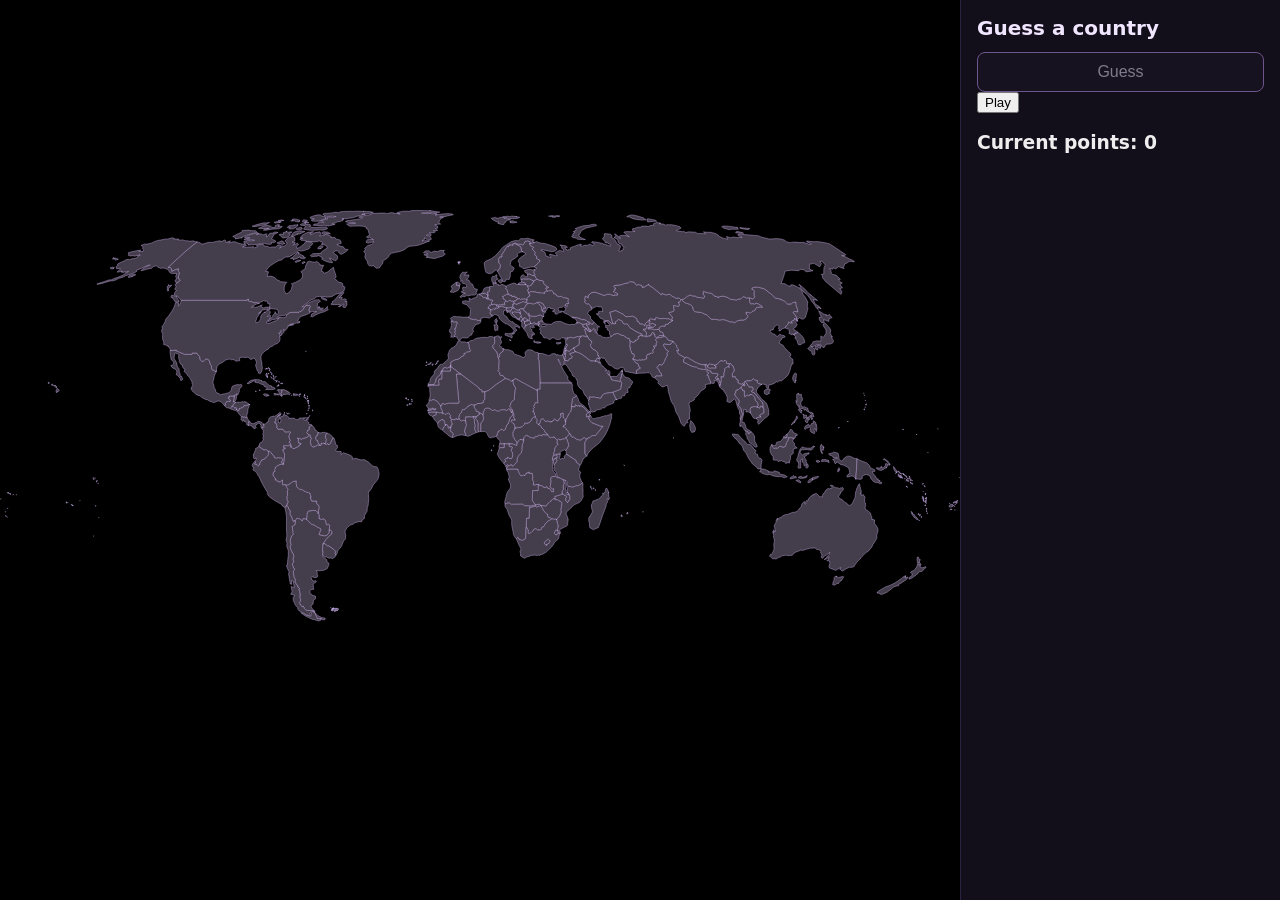
==== index.html @ 7cf4d7a7 "added points system" ====
<!DOCTYPE html>
<html lang="en">
<head>
  <meta charset="UTF-8" />
  <meta name="viewport" content="width=device-width,initial-scale=1.0" />
  <title>Anthem Guesser</title>
  <link rel="stylesheet" href="worldmap.css" />

  <meta name="viewport" content="width=device-width, initial-scale=1.0" />
  <title>anthemguesser</title>

  <!-- Favicon -->
  <link rel="icon" type="image/png" href="https://lmucil.github.io/anthemguesser/icon.png" />
  <link rel="apple-touch-icon" href="https://lmucil.github.io/anthemguesser/icon.png" />

  <!-- OGP -->
  <meta property="og:title" content="anthemguesser" />
  <meta property="og:description" content="This is a web-game to guess national anthems. Enhance your geography and musical knowledge by guessing many national anthems from the world. By memorizing and enjoying national anthems, you can know the country's history and tradition or music type." />
  <meta property="og:image" content="https://lmucil.github.io/anthemguesser/thumbnail.png" />
  <meta property="og:url" content="https://lmucil.github.io/anthemguesser/thumbnail.png" />
  <meta property="og:type" content="website" />

  <!-- Twitter Card -->
  <meta name="twitter:card" content="summary_large_image" />
  <meta name="twitter:title" content="anthemguesser" />
  <meta name="twitter:description" content="This is a web-game to guess national anthems. Enhance your geography and musical knowledge by guessing many national anthems from the world. By memorizing and enjoying national anthems, you can know the country's history and tradition or music type." />
  <meta name="twitter:image" content="https://lmucil.github.io/anthemguesser/thumbnail.png" />
</head>
<body>
  <div class="app">
    <div class="world-map">
      <!-- Your SVG goes here. Make sure it has a viewBox. -->
        
            
            <!--
            *************Map created by Simplemaps.com********************		
            *************Attribution is highly appreciated!***************
            *************http://simplemaps.com****************************

            The MIT License (MIT)

            Copyright (c) 2020 Pareto Softare, LLC DBA Simplemaps.com

            Permission is hereby granted, free of charge, to any person obtaining a copy
            of this software and associated documentation files (the "Software"), to deal
            in the Software without restriction, including without limitation the rights
            to use, copy, modify, merge, publish, distribute, sublicense, and/or sell
            copies of the Software, and to permit persons to whom the Software is
            furnished to do so, subject to the following conditions:

            The above copyright notice and this permission notice shall be included in
            all copies or substantial portions of the Software.

            THE SOFTWARE IS PROVIDED "AS IS", WITHOUT WARRANTY OF ANY KIND, EXPRESS OR
            IMPLIED, INCLUDING BUT NOT LIMITED TO THE WARRANTIES OF MERCHANTABILITY,
            FITNESS FOR A PARTICULAR PURPOSE AND NONINFRINGEMENT. IN NO EVENT SHALL THE
            AUTHORS OR COPYRIGHT HOLDERS BE LIABLE FOR ANY CLAIM, DAMAGES OR OTHER
            LIABILITY, WHETHER IN AN ACTION OF CONTRACT, TORT OR OTHERWISE, ARISING FROM,
            OUT OF OR IN CONNECTION WITH THE SOFTWARE OR THE USE OR OTHER DEALINGS IN
            THE SOFTWARE.

            -->


            <svg id = "world" viewBox = "0 0 2000 1000" baseprofile="tiny" fill="#ececec" height="857" stroke="black" stroke-linecap="round" stroke-linejoin="round" stroke-width=".2" version="1.2" viewbox="0 0 2000 857" width="2000" xmlns="http://www.w3.org/2000/svg">
                <path d="M1383 261.6l1.5 1.8-2.9 0.8-2.4 1.1-5.9 0.8-5.3 1.3-2.4 2.8 1.9 2.7 1.4 3.2-2 2.7 0.8 2.5-0.9 2.3-5.2-0.2 3.1 4.2-3.1 1.7-1.4 3.8 1.1 3.9-1.8 1.8-2.1-0.6-4 0.9-0.2 1.7-4.1 0-2.3 3.7 0.8 5.4-6.6 2.7-3.9-0.6-0.9 1.4-3.4-0.8-5.3 1-9.6-3.3 3.9-5.8-1.1-4.1-4.3-1.1-1.2-4.1-2.7-5.1 1.6-3.5-2.5-1 0.5-4.7 0.6-8 5.9 2.5 3.9-0.9 0.4-2.9 4-0.9 2.6-2-0.2-5.1 4.2-1.3 0.3-2.2 2.9 1.7 1.6 0.2 3 0 4.3 1.4 1.8 0.7 3.4-2 2.1 1.2 0.9-2.9 3.2 0.1 0.6-0.9-0.2-2.6 1.7-2.2 3.3 1.4-0.1 2 1.7 0.3 0.9 5.4 2.7 2.1 1.5-1.4 2.2-0.6 2.5-2.9 3.8 0.5 5.4 0z" id="AF" name="Afghanistan">
                </path>
                <path class="Angola" d="M 1121.2 572 1121.8 574 1121.1 577.1 1122 580.1 1121.1 582.5 1121.5 584.7 1109.8 584.6 1109 605.1 1112.6 610.3 1116.2 614.3 1105.8 616.9 1092.3 616 1088.5 613 1065.8 613.2 1065 613.7 1061.7 610.8 1058.1 610.6 1054.7 611.7 1052 612.9 1051.5 608.9 1052.4 603.2 1054.4 597.3 1054.7 594.6 1056.6 588.8 1058 586.2 1061.3 582 1063.2 579.1 1063.8 574.4 1063.5 570.7 1061.9 568.4 1060.4 564.5 1059.1 560.7 1059.4 559.3 1061.1 556.8 1059.5 550.6 1058.3 546.3 1055.5 542.2 1056.1 541 1058.4 540.1 1060.1 540.2 1062.1 539.5 1078.8 539.6 1080.1 544.3 1081.7 548.2 1083 550.3 1085.1 553.6 1088.9 553.1 1090.7 552.2 1093.8 553.1 1094.7 551.5 1096.2 547.8 1099.7 547.5 1100 546.4 1102.9 546.4 1102.4 548.7 1109.2 548.6 1109.3 552.7 1110.4 555.1 1109.5 559 1109.9 563 1111.7 565.4 1111.3 573 1112.7 572.4 1115.1 572.6 1118.6 571.6 1121.2 572 Z">
                </path>
                <path class="Angola" d="M 1055.3 539 1053.8 534.2 1056.1 531.4 1057.8 530.3 1059.9 532.5 1057.9 533.9 1056.9 535.5 1056.7 538.3 1055.3 539 Z">
                </path>
                <path d="M1088 228l0.4 1.2 1.4-0.6 1.2 1.7 1.3 0.7 0.6 2.3-0.5 2.2 1 2.7 2.3 1.5 0.1 1.7-1.7 0.9-0.1 2.1-2.2 3.1-0.9-0.4-0.2-1.4-3.1-2.2-0.7-3 0.1-4.4 0.5-1.9-0.9-1-0.5-2.1 1.9-3.1z" id="AL" name="Albania">
                </path>
                <path d="M1296.2 336.7l1.3 5.1-2.8 0 0 4.2 1.1 0.9-2.4 1.3 0.2 2.6-1.3 2.6 0 2.6-1 1.4-16.9-3.2-2.7-6.6-0.3-1.4 0.9-0.4 0.4 1.8 4.2-1 4.6 0.2 3.4 0.2 3.3-4.4 3.7-4.1 3-4 1.3 2.2z" id="AE" name="United Arab Emirates">
                </path>
                <path class="Argentina" d="M 669.1 851.7 666.1 851.5 661.1 851.5 655.1 837.9 658.2 840.7 662.5 845.3 670.3 849 677.6 850.5 676.8 853.5 672.4 853.8 669.1 851.7 Z">
                </path>
                <path class="Argentina" d="M 638.6 644.7 649.9 655.1 654.5 656.1 661.8 660.9 667.7 663.4 668.8 666.2 664.6 676 670.4 677.7 676.7 678.7 680.9 677.7 685.2 672.7 685.5 667.1 688.1 665.8 691.3 669.6 691.7 674.7 687.5 678.2 684.2 680.8 678.9 687.1 672.9 695.8 672.4 701 672 707.6 673.2 714 672.3 715.4 672.7 719.5 673 722.9 680.8 728.4 681 732.8 684.9 735.6 685.2 738.7 681.9 746.9 674.9 750.4 664.7 751.7 658.7 751 660.8 754.9 660.9 759.6 662.7 762.8 660.2 765.1 655.1 766 649.5 763.6 648 765.3 650.5 771.6 654.5 773.5 656.8 771.5 659.3 774.8 655.1 776.8 652.2 780.8 653.4 787.1 653.3 790.5 648.5 790.5 645.5 793.7 645.6 798.5 652.1 803.1 657.3 804.3 657.5 810 652.9 813.5 652.3 820.8 648.8 823.2 647.9 826.1 652.1 832.6 656.7 836.1 654.6 835.8 649.7 834.8 637.6 834 634.1 830.4 632.2 825.8 629.1 826.2 626.5 823.9 623.4 817.4 626.1 814.6 626.2 810.7 624.4 807.5 625.1 802.1 624 793.8 622.2 790.1 624 788.9 622.6 786.5 619.8 785.3 620.6 782.6 617.5 780.2 613.8 772.9 615.5 771.6 612.2 763.8 611.4 757.3 611.2 751.6 613.7 749.3 610.4 743 608.8 737.2 611.8 733 610.4 727.6 612 721.4 610.6 715.5 609 714.3 604.1 703.2 606.2 696.6 604.5 690.4 605.4 684.5 608 678.5 611.3 674.5 609.3 672 610.1 669.9 608.5 659.2 614.1 656.1 615.3 649.4 614.4 647.8 618.4 642 625.9 643.6 629.6 648.2 631.2 643 637.6 643.3 638.6 644.7 Z">
                </path>
                <path d="M1230.8 253l-1.8 0.2-2.8-3.7-0.2-1-2.3 0-1.9-1.7-1 0.1-2.4-1.8-4.2-1.6-0.1-3.1-1.3-2.2 7-1 1.4 1.6 2.2 1.1-0.7 1.6 3.2 2.2-1.1 2.1 2.6 1.7 2.5 1 0.9 4.5z" id="AM" name="Armenia">
                </path>
                <path class="Australia" d="M 1743 763.6 1746.7 765.8 1750 764.9 1754.9 763.7 1757.7 764.1 1753.2 771.7 1749.9 773.8 1745.9 779 1745.3 777.2 1738.7 781.6 1737.9 781.3 1734.9 781.1 1735.4 775.7 1737.4 771.5 1738 765.9 1740 763 1743 763.6 Z">
                </path>
                <path class="Australia" d="M 1793.5 590.2 1794.7 595.2 1798.7 592.8 1800.1 595.5 1802.4 598 1801.3 600.9 1801.5 606.4 1801.7 609.6 1803 610.4 1803.4 615.9 1802.2 619.2 1803 623.5 1808.4 626.9 1811.6 629.9 1814.8 632.7 1813.7 634.3 1816 638.3 1816.5 645.3 1819.1 643.9 1820.6 646.6 1822.2 645.7 1821.5 652.5 1824.4 656.4 1826.3 658.8 1829.1 664 1829.1 669.2 1828.1 672.9 1826.3 676.8 1827 682.3 1824.5 688 1822.4 691 1818.6 696.7 1817.1 700.4 1814 705 1809 710.8 1803.5 714 1799.1 718.9 1795.8 722.1 1791.4 727.6 1787.7 730.8 1783.8 735.6 1780.7 740 1779.9 742.1 1775.6 744.3 1769.5 744.5 1763.2 747.2 1759.4 749.6 1754.6 752.4 1751.9 749.5 1749.3 748.4 1751.9 745.1 1748.4 746.3 1741.2 750.9 1737.6 749.2 1735.2 748.2 1732.4 747.7 1728.3 745.9 1727 741.9 1728.5 737.1 1728.9 733.8 1727.5 731.2 1722.8 730.5 1726 727.3 1726.9 722.6 1722.2 727 1716.9 728.2 1721.4 724.7 1723.9 721 1727.4 717.8 1729 713.1 1722.2 718.5 1717.9 720.7 1713.6 725.8 1710.6 723.2 1712.3 719.8 1710.9 715.1 1709.1 712.7 1710.7 711.2 1705.4 707.3 1701.6 707.2 1697.6 704 1687.7 704.6 1679.8 706.9 1672.9 709.1 1667.9 708.7 1660.9 712 1655.6 713.4 1653.3 716.8 1650.3 719.4 1645.6 719.6 1642 720.1 1637.8 719 1633.6 719.7 1629.8 720 1625.3 723.4 1623.8 723.1 1620.4 724.9 1617 726.9 1613.2 726.7 1609.7 726.7 1605.6 722.6 1603.2 721.4 1604.7 717.7 1607.6 716.8 1609.1 715.4 1609.7 713.1 1612 708.6 1612.7 704.8 1612 698.3 1612.2 694.6 1613.6 691 1612.7 686.8 1613 684.9 1611.3 682.3 1612 677.3 1610.1 672.2 1610 669.5 1611.8 672.3 1611.3 666.3 1613.6 668.2 1614.7 670.7 1615.3 667.4 1613.7 662.3 1613.6 660.3 1612.8 658.4 1614.1 654.7 1615.6 653.1 1616.9 649.9 1617 646.1 1620.1 641.5 1619.7 646.4 1622.8 642 1627.7 639.8 1630.9 637.1 1635.6 634.7 1638.2 634.2 1639.6 635 1644.4 632.6 1647.9 631.9 1649 630.5 1650.5 629.9 1653.6 630.1 1659.8 628.2 1663.3 625.3 1665.3 621.9 1669.2 618.7 1669.9 616.1 1670.6 612.6 1675.5 607.1 1676.9 612.7 1679.5 611.4 1678 608.4 1680.3 605.3 1682.5 606.7 1684 601.8 1687.5 598.6 1689.3 596.1 1692.2 595 1692.6 593.2 1694.9 593.9 1695.3 592.3 1697.9 591.4 1700.7 590.5 1704.4 593.5 1707 597.3 1710.5 597.3 1714 597.9 1713.3 594.4 1716.8 589.3 1719.5 587.6 1718.9 586 1721.8 582.3 1725.5 580 1728.2 580.8 1733.1 579.6 1733.4 576.3 1729.5 574.2 1732.6 573.3 1736.2 574.9 1738.9 577.5 1743.4 579.1 1745.1 578.5 1748.4 580.5 1751.9 578.6 1753.9 579.2 1755.4 577.9 1757.6 581.1 1755.6 584.6 1753.1 587.2 1751.2 587.4 1751.5 589.9 1749.3 593.1 1746.8 596.3 1747 598.1 1750.8 601.7 1754.8 603.7 1757.3 605.9 1760.6 609.7 1762.2 609.7 1764.8 611.4 1765.3 613.4 1770.2 615.5 1774.3 613.3 1776.1 609.9 1777.8 607 1779.1 603.5 1781.7 598.4 1781.5 595.3 1782.2 593.4 1782.1 589.8 1783.5 584.9 1784.8 583.6 1784.2 581.5 1786 578.1 1787.5 574.6 1787.9 572.7 1790.2 570.3 1791.5 573.5 1791.4 577.5 1792.7 578.3 1792.6 581 1794.2 584.2 1794.1 587.9 1793.5 590.2 Z">
                </path>
                <path d="M1070.6 190.8l-0.3 0.8 0.7 2.1-0.2 2.6-2.8 0 1.1 1.4-1.3 4-0.9 1.1-4.4 0.1-2.4 1.5-4.2-0.5-7.3-1.7-1.3-2.1-4.9 1.1-0.5 1.2-3.1-0.9-2.6-0.2-2.3-1.2 0.7-1.5-0.2-1.1 1.4-0.3 2.7 1.7 0.6-1.7 4.4 0.3 3.5-1.1 2.4 0.2 1.7 1.3 0.4-1.1-1-4.1 1.7-0.8 1.6-2.9 3.8 2.1 2.6-2.6 1.7-0.5 4 1.9 2.3-0.3 2.4 1.2z" id="AT" name="Austria">
                </path>
                <path class="Azerbaijan" d="M 1229 253.2 1225.2 252.3 1222 249.4 1220.8 246.9 1221.8 246.8 1223.7 248.5 1226 248.5 1226.2 249.5 1229 253.2 Z">
                </path>
                <path class="Azerbaijan" d="M 1235.3 236.2 1237.8 233.6 1241.3 236.9 1244.9 241.5 1247.4 241.8 1249.3 243.5 1245.1 244 1245.2 249 1244.8 251.2 1243.1 252.7 1243.9 255.8 1242.6 256.2 1238.7 252.8 1239.9 249.7 1238 247.8 1236.1 248.3 1230.8 253 1229.9 248.5 1227.4 247.5 1224.8 245.8 1225.9 243.7 1222.7 241.5 1223.4 239.9 1221.2 238.8 1219.8 237.2 1220.9 236.1 1225.1 238 1228 238.3 1228.6 237.6 1225.3 234.1 1226.5 233.3 1228 233.5 1232.3 237.3 1234.7 237.8 1235.3 236.2 Z">
                </path>
                <path d="M1154.9 530.4l-0.6 0.1 0-0.3-2-6.1-0.01-0.06-0.09-1.04-1.4-2.9 3.5 0.5 1.7-3.7 3.1 0.4 0.3 2.5 1.2 1.5 0 2.1-1.4 1.3-2.3 3.4-2 2.3z" id="BI" name="Burundi">
                </path>
                <path d="M1016.5 177.1l-0.4 4.2-1.3 0.2-0.4 3.5-4.4-2.9-2.5 0.5-3.5-2.9-2.4-2.5-2.2-0.1-0.8-2.2 3.9-1.2 3.6 0.5 4.5-1.3 3.1 2.7 2.8 1.5z" id="BE" name="Belgium">
                </path>
                <path d="M1006.7 427l-0.2 2.1 1.3 3.8-1.1 2.6 0.6 1.7-2.8 4-1.7 2-1.1 4 0.2 4.1-0.3 10.3-4.7 0.8-1.4-4.4 0.3-14.8-1.2-1.3-0.2-3.2-2-2.2-1.7-1.9 0.7-3.4 2-0.7 1.1-2.8 2.8-0.6 1.2-1.9 1.9-1.9 2 0 4.3 3.7z" id="BJ" name="Benin">
                </path>
                <path d="M988.5 406l-0.5 3.1 0.8 2.9 3.1 4.2 0.2 3.1 6.5 1.5-0.1 4.4-1.2 1.9-2.8 0.6-1.1 2.8-2 0.7-4.9-0.1-2.6-0.5-1.8 1-2.5-0.5-9.8 0.3-0.2 3.7 0.8 4.8-3.9-1.6-2.6 0.2-2 1.6-2.5-1.3-1-2.2-2.5-1.4-0.4-3.7 1.6-2.7-0.2-2.2 4.5-5.3 0.9-4.4 1.5-1.6 2.7 0.9 2.4-1.3 0.8-1.7 4.3-2.8 1.1-2 5.3-2.7 3.1-0.9 1.4 1.2 3.6 0z" id="BF" name="Burkina Faso">
                </path>
                <path d="M1500.6 360.3l0.6 4.6-2.1-1 1.1 5.2-2.1-3.3-0.8-3.3-1.5-3.1-2.8-3.7-5.2-0.3 0.9 2.7-1.2 3.5-2.6-1.3-0.6 1.2-1.7-0.7-2.2-0.6-1.6-5.3-2.6-4.8 0.3-3.9-3.7-1.7 0.9-2.3 3-2.4-4.6-3.4 1.2-4.4 4.9 2.8 2.7 0.3 1.2 4.5 5.4 0.9 5.1-0.1 3.4 1.1-1.6 5.4-2.4 0.4-1.2 3.6 3.6 3.4 0.3-4.2 1.5 0 4.4 10.2z" id="BD" name="Bangladesh">
                </path>
                <path d="M1132.6 221.6l-2.3 2.6-1.3 4.5 2.1 3.6-4.6-0.8-5 2 0.3 3.2-4.6 0.6-3.9-2.3-4 1.8-3.8-0.2-0.8-4.2-2.8-2.1 0.7-0.8-0.6-0.8 0.6-2 1.8-2-2.8-2.7-0.7-2.4 1.1-1.4 1.8 2.6 1.9-0.4 4 0.9 7.6 0.4 2.3-1.6 5.9-1.5 4 2.3 3.1 0.7z" id="BG" name="Bulgaria">
                </path>
                <path d="M1083 214.3l1.9-0.1-1.1 2.8 2.7 2.5-0.5 2.9-1.1 0.3-0.9 0.6-1.6 1.5-0.4 3.5-4.8-2.4-2.1-2.7-2.1-1.4-2.5-2.4-1.3-1.9-2.7-3 0.8-2.6 2 1.5 1-1.4 2.3-0.1 4.5 1.1 3.5-0.1 2.4 1.4z" id="BA" name="Bosnia and Herzegovina">
                </path>
                <path d="M1141.6 162.7l-3.9-0.2-0.8 0.6 1.5 2 2 4-4.1 0.3-1.3 1.4 0.3 3.1-2.1-0.6-4.3 0.3-1.5-1.5-1.7 1.1-1.9-0.9-3.9-0.1-5.7-1.5-4.9-0.5-3.8 0.2-2.4 1.6-2.3 0.3-0.5-2.8-1.9-2.8 2.8-1.3-0.4-2.4-1.7-2.3-0.6-2.7 4.7 0 4.8-2.3 0.5-3.4 3.6-2-1-2.7 2.7-1 4.6-2.3 5.3 1.5 0.9 1.5 2.4-0.7 4.8 1.4 1.1 2.9-0.7 1.6 3.8 4 2.1 1.1 0 1.1 3.4 1.1 1.7 1.6-1.6 1.3z" id="BY" name="Belarus">
                </path>
                <path d="M487.8 399.8l-1.7 0 1.3-7.2 0.7-5.1 0.1-1 0.7-0.3 0.9 0.8 2.5-3.9 1.1-0.1-0.1 1 1 0-0.3 1.8-1.3 2.7 0.4 1-0.9 2.3 0.3 0.6-1 3.3-1.3 1.7-1.1 0.2-1.3 2.2z" id="BZ" name="Belize">
                </path>
                <path d="M662.5 631.4l-0.3-2-5.4-3.3-5.2-0.1-9.6 1.9-2.1 5.6 0.2 3.5-1.5 7.7-1-1.4-6.4-0.3-1.6 5.2-3.7-4.6-7.5-1.6-4 5.8-3.9 0.9-3.1-8.9-3.7-7.2 1.1-6.2-3.2-2.7-1.2-4.6-3.2-4.4 2.9-6.9-2.9-5.4 1.1-2.2-1.2-2.4 1.9-3.2-0.3-5.4 0-4.6 1.1-2.1-5.5-10.4 4.2 0.6 2.9-0.2 1.1-1.9 4.8-2.6 2.9-2.4 7.3-1.1-0.4 4.8 0.9 2.5-0.3 4.3 6.5 5.7 6.4 1.1 2.3 2.4 3.9 1.3 2.5 1.8 3.5 0 3.4 1.9 0.5 3.7 1.2 1.9 0.3 2.7-1.7 0.1 2.8 7.5 10.7 0.3-0.5 3.7 0.8 2.5 3.2 1.8 1.7 4-0.6 5.1-1.3 2.8 0.8 3.6-1.6 1.4z" id="BO" name="Bolivia">
                </path>
                <path d="M665.8 489.6l3.1 0.6 0.6-1.4-1-1.2 0.6-1.9 2.3 0.6 2.7-0.7 3.2 1.4 2.5 1.3 1.7-1.7 1.3 0.2 0.8 1.8 2.7-0.4 2.2-2.5 1.8-4.7 3.4-5.9 2-0.3 1.3 3.6 3 11.2 3.1 1.1 0.1 4.4-4.3 5.3 1.7 1.9 10.1 1 0.2 6.5 4.3-4.2 7.1 2.3 9.5 3.9 2.8 3.7-0.9 3.6 6.6-2 11 3.4 8.5-0.2 8.4 5.3 7.4 7.2 4.4 1.8 4.8 0.3 2.1 2 2 8.2 1.1 3.9-2.1 10.6-2.7 4.2-7.7 8.9-3.4 7.3-4 5.5-1.4 0.2-1.3 4.7 0.9 12-1.1 9.9-0.3 4.2-1.6 2.6-0.5 8.6-5.2 8.3-0.5 6.7-4.3 2.7-1.1 3.9-6 0-8.5 2.4-3.7 2.9-6 1.9-6.1 5.1-4.1 6.4-0.3 4.8 1.3 3.5-0.3 6.5-0.8 3.1-3.4 3.6-4.5 11.3-4 5-3.2 3.1-1.5 6.1-2.9 3.6-2.1-3.6 1.8-3.1-3.8-4.3-4.8-3.6-6.3-4.1-1.9 0.2-6.3-5-3.4 0.7 6-8.7 5.3-6.3 3.3-2.6 4.2-3.5-0.4-5.1-3.2-3.8-2.6 1.3 0.7-3.7 0.3-3.8-0.3-3.6-2.1-1.1-2 1-2.1-0.3-0.8-2.4-1.1-5.9-1.2-1.9-3.9-1.8-2.2 1.3-5.9-1.3-0.4-8.7-2-3.5 1.6-1.4-0.8-3.6 1.3-2.8 0.6-5.1-1.7-4-3.2-1.8-0.8-2.5 0.5-3.7-10.7-0.3-2.8-7.5 1.7-0.1-0.3-2.7-1.2-1.9-0.5-3.7-3.4-1.9-3.5 0-2.5-1.8-3.9-1.3-2.3-2.4-6.4-1.1-6.5-5.7 0.3-4.3-0.9-2.5 0.4-4.8-7.3 1.1-2.9 2.4-4.8 2.6-1.1 1.9-2.9 0.2-4.2-0.6-3.2 1.1-2.6-0.7-0.1-9.7-4.4 3.7-5-0.1-2.3-3.5-3.8-0.3 1-2.8-3.3-3.9-2.6-5.8 1.5-1.1-0.2-2.8 3.4-1.8-0.7-3.5 1.4-2.2 0.3-3 6.3-4.4 4.6-1.2 0.8-1 5.1 0.3 2.2-17.6 0.1-2.8-0.9-3.6-2.6-2.4 0.1-4.7 3.2-1 1.1 0.7 0.2-2.5-3.3-0.7 0-4 11 0.2 1.9-2.3 1.6 2.1 1 3.8 1.1-0.8 3.1 3.4 4.4-0.4 1.1-2 4.2-1.5 2.4-1.1 0.7-2.7 4.1-1.8-0.3-1.4-4.8-0.5-0.7-4.1 0.3-4.3-2.5-1.6 1.1-0.6 4.1 0.8 4.5 1.6 1.7-1.5 4.1-1 6.4-2.4 2.1-2.5-0.7-1.8 3-0.2 1.2 1.4-0.8 2.9 2 0.9 1.2 3-1.6 2.3-1 5.4 1.4 3.3 0.3 3 3.5 3 2.8 0.3 0.6-1.3 1.8-0.3 2.6-1.1 1.8-1.7 3.2 0.6 1.3-0.3z" id="BR" name="Brazil">
                </path>
                <path d="M1633.1 472.8l2.2-2.4 4.6-3.6-0.1 3.2-0.1 4.1-2.7-0.2-1.1 2.2-2.8-3.3z" id="BN" name="Brunei Darussalam">
                </path>
                <path d="M1488.8 323.5l2.6 2.1 0.5 3.9-4.5 0.2-4.7-0.4-3.2 1-5.5-2.5-0.4-1.2 2.6-4.8 2.6-1.6 4.3 1.4 2.9 0.2 2.8 1.7z" id="BT" name="Bhutan">
                </path>
                <path d="M1127.6 615.7l1.9 5.1 1.1 1.2 1.6 3.7 6.1 7 2.3 0.7-0.1 2.3 1.5 4.1 4.3 1 3.4 2.9-8.1 4.7-5.2 4.8-2 4.3-1.8 2.4-3 0.5-1.2 3.1-0.6 2-3.6 1.4-4.5-0.3-2.5-1.8-2.3-0.7-2.8 1.4-1.5 3.1-2.7 1.9-2.8 2.9-4 0.7-1.1-2.3 0.6-3.9-3-6.1-1.4-1 0.6-18.7 5.5-0.2 0.8-22.9 4.2-0.2 8.7-2.3 2 2.7 3.7-2.5 1.7 0 3.2-1.5 1 0.5z" id="BW" name="Botswana">
                </path>
                <path d="M1121.3 446.5l3.9 2.5 3.1 2.6 0.1 2.1 3.9 3.3 2.4 2.8 1.4 3.8 4.3 2.6 0.9 2-1.8 0.7-3.7-0.1-4.2-0.7-2.1 0.5-0.9 1.6-1.8 0.2-2.2-1.4-6.3 3.2-2.6-0.6-0.8 0.5-1.6 3.9-4.3-1.3-4.1-0.6-3.6-2.4-4.7-2.2-3 2.1-2.2 3.2-0.5 4.5-3.6-0.3-3.9-1.1-3.3 3.4-3 6-0.6-1.9-0.3-2.9-2.6-2.1-2.1-3.3-0.5-2.3-2.7-3.4 0.5-1.9-0.6-2.7 0.4-5 1.4-1.1 2.8-6.5 4.6-0.5 1-1.7 1 0.2 1.4 1.4 7.1-2.4 2.4-2.5 2.9-2.3-0.6-2.2 1.6-0.6 5.5 0.4 5.2-3 4-7 2.8-2.6 3.6-1.1 0.7 2.7 3.3 4 0 2.7-0.8 2.6 0.4 2 1.9 1.9 0.5 0.3z" id="CF" name="Central African Republic">
                </path>
                <path class="Canada" d="M 665.9 203.6 669.3 204.5 674 204.3 670.7 206.9 668.7 207.3 663.2 204.6 662.6 202.5 665.1 200.6 665.9 203.6 Z">
                </path>
                <path class="Canada" d="M 680.3 187.6 677.9 187.7 672.1 185.8 668.6 182.8 670.5 182.3 676.4 183.9 680.6 186.5 680.3 187.6 Z">
                </path>
                <path class="Canada" d="M 372.4 191.3 369.3 192.2 363 189.4 363 187.2 360.1 185 360.4 183.2 356.1 182.1 356.7 178.7 358.2 177.3 362.3 178.6 364.7 179.6 368.8 180.2 369 182.4 369.4 185.3 372.6 187.9 372.4 191.3 Z">
                </path>
                <path class="Canada" d="M 711.5 177.8 706.5 183.2 710.4 181.1 713.3 182.5 710.9 184.6 714.7 186.3 717.5 184.8 721.8 186.7 719 191.3 722.8 190.2 722.5 193.5 723 197.4 719.4 203 717 203.2 714.1 202 716.6 196.9 715.4 196.1 708.1 201.5 705.1 201.3 709.5 198.3 705.1 196.8 699.6 197.2 690 197 689.8 195.2 693.6 192.9 691.9 191.3 697.3 187.5 705.5 177.6 709.7 174.1 714.7 172 716.8 172.2 715.3 173.9 711.5 177.8 Z">
                </path>
                <path class="Canada" d="M 351.5 156.4 353 157.2 358 156.7 350.8 163.6 351.1 168.6 349.2 168.6 348.5 165.8 349 162.9 348.2 161 349.5 158.3 351.5 156.4 Z">
                </path>
                <path class="Canada" d="M 634.9 108.9 631.3 111.9 629.6 111.4 629.5 109.7 629.9 109.3 632.7 107.6 634.4 107.7 634.9 108.9 Z">
                </path>
                <path class="Canada" d="M 625.2 105.7 618 108.9 615 108.7 615 107.2 620 104.5 626 104.6 625.2 105.7 Z">
                </path>
                <path class="Canada" d="M 622.1 88.9 621.2 91.4 623.9 90.5 625.4 92 628.9 94 632.7 95.7 631.3 98.4 634.8 98 636.7 99.9 631.7 101.7 625.8 100.3 625 97.7 618.7 100.8 610.5 103.7 611.2 100.4 604.9 100.9 610.6 98.1 614.2 93.6 619.3 88.5 622.1 88.9 Z">
                </path>
                <path class="Canada" d="M 667 80.6 662.1 80.9 662.8 78.2 666.6 75.1 670.9 74.4 673.2 75.9 671.7 78.2 670.8 79 667 80.6 Z">
                </path>
                <path class="Canada" d="M 592.5 69.9 588.4 71.8 584.2 70.2 580.3 70.7 576.9 68.3 581.9 66.6 586.8 64.3 589.8 65.8 591.4 66.8 591.8 67.8 592.5 69.9 Z">
                </path>
                <path class="Canada" d="M 645.5 212.5 643.3 208.9 646.2 200.4 644.6 198.6 640.9 199.6 639.8 198 634.3 202.7 631.1 207.6 628.3 210.5 625.8 211.5 624.1 211.8 623 213.3 613.7 213.3 605.9 213.4 603.2 214.5 596.4 218.9 596.4 218.8 595.5 218.4 593.5 219.3 591.6 220.6 589.8 219.5 585.1 220.3 581.2 221.2 579.3 222 577 224.1 578.8 224.8 580.5 224.4 580.8 224.4 580.5 226.3 575.7 227 572.9 227.8 571.2 228.8 568.6 228.2 567 228.5 564.1 230.3 559.5 232.3 556.8 231.9 558.8 229.7 562.5 226.2 566.6 224.1 567.7 222.3 568.6 219.3 572.4 215.8 573.3 211.8 574.4 215.7 578.2 216.6 580.6 214.5 579.2 209.7 578.3 207.7 574.3 206.5 570.5 205.8 566.6 205.8 563.2 205 562.8 203.6 561.4 204.5 560.2 204.3 562.1 202.2 560.3 201.4 562.2 199 561 197.2 562.7 195.4 557.5 194.5 557.4 190.9 556.6 190.1 553.3 189.9 549.2 188.7 547.7 189.5 545.9 191 542.6 192 539.5 194.5 534.1 192.8 529.7 193.6 525.8 191.7 521.2 190.7 517.9 190.3 516.9 189.3 517.8 185.9 516.1 185.9 514.8 188.3 504.6 188.3 487.6 188.3 470.8 188.3 455.9 188.3 441.1 188.3 426.4 188.3 411.3 188.3 406.5 188.3 391.8 188.3 377.7 188.3 377 188.3 371.6 182.2 370 179.5 363 176.9 364.3 171.4 367.9 167.7 363.8 165 366.9 160.1 364.8 155.7 367.3 152.5 372.4 149.6 375.6 145.8 371 142 372.4 135.1 373.5 130.9 371.9 128.2 371.1 125.8 371.7 122.7 365.2 124.6 357.6 127.9 357.3 124.1 356.8 121.5 354 119.9 349.8 119.7 385.4 87 410 66.6 416 67.9 419.3 70.5 423 71 429.3 68.8 436.3 67.1 441.6 67.7 450.5 65.4 458.7 64.1 458.9 66.3 463.4 65 467.3 62.5 469.4 63.1 470.8 67.9 480.3 64.2 476.4 68.3 482.4 67.4 485.6 65.9 490.2 66.2 494.1 68.4 501.6 70.4 506.3 71.3 510.7 71 513.6 73.8 505.1 76.5 511.5 77.6 523.4 77 527.8 76 529.2 79.3 536.3 76.6 534.2 74.2 538.7 72.4 543.9 72.1 547.8 71.6 549.9 72.9 551.4 75.8 556.4 75.4 561.7 77.9 568.9 77 574.9 77.1 577.3 73.7 581.8 72.8 586.7 74.6 582.4 79.8 588.6 75.4 591.8 75.6 598.2 70.1 596.6 66.8 593.7 64.6 599.2 58.7 607.4 54.9 611.9 55.8 613.9 58.1 614.3 64.1 608.5 66.7 615.2 67.8 610.8 73.3 619.7 69.1 621.9 72.6 617.6 76.6 618.9 80.3 626.2 76.4 632.7 71.6 637.4 65.7 642.9 66.1 648.3 66.9 651.9 69.6 650.2 72.3 645.1 75.2 646 78.1 643.6 80.8 632.7 84.7 626.2 85.6 623 83.9 619.7 86.7 612.3 91.4 609.3 93.9 601.6 97.7 595.1 98.1 590 100.5 587.1 104.3 581.4 105 572.7 109.7 563.3 116.2 558.3 120.8 553.4 127.7 559.4 128.7 557.9 134.2 557.1 138.8 564.4 137.6 571.4 140.2 574.7 142.5 576.4 145.3 581.3 147 584.9 149.5 592.5 149.9 597.3 150.5 593.7 155.7 592 161.8 592.1 168.7 596.5 174.6 601.2 172.6 606.8 166.2 609.1 156.6 607.4 153.4 616.4 150.5 623.9 146.3 628.7 142.1 630.4 138.1 630 133 626.8 128.5 635.7 122.3 636.7 117 640.6 108 644.4 106.6 651.1 108.2 655.3 108.8 659.8 107.2 662.9 109.2 666.5 112.6 666.7 114.8 674.4 115.3 671.8 120.2 669.5 127.6 673.3 128.6 674.9 132.1 683.1 128.8 690.6 122.2 694.8 119.5 695.9 124.8 698.5 132.3 700.5 139.5 697.1 143.3 701.9 146.7 704.8 150.1 711.7 151.7 714.1 153.6 714.1 158.8 717.5 159.6 718.6 161.9 716.6 168.8 712.3 171.1 708.1 173.3 699.3 175.5 691.4 180.5 682.8 181.6 672.7 180.2 665.4 180.2 660.1 180.6 654.4 185.1 647 187.9 636.9 196.1 629 201.9 633.7 200.9 644.6 192.6 656.9 187.4 664.5 186.8 667.8 189.9 661.7 194.1 661.1 200.8 661.2 205.6 666.8 208.7 675.4 207.8 682.6 200.7 681.6 205.3 684.1 207.6 676.7 211.7 664.3 215.5 658.5 218 651.3 222.6 647.6 222.1 649.1 216.8 659.5 211.5 651.4 211.7 645.5 212.5 Z">
                </path>
                <path class="Canada" d="M 539 48.7 534.3 51.1 544.8 49.6 547.4 52.2 554.7 49.5 556.5 51.2 554.3 56.3 558.6 54.2 561.4 48.9 565.7 48.1 568.7 48.9 570.9 51 568.2 56.1 565.8 59.8 570 62.4 575 65 572.4 67.3 565.3 67.8 566.1 69.8 562.9 71.8 556.2 71 550.5 69.5 545.4 69.8 535.9 71.7 524.6 72.5 516.7 73 517 70.4 512.9 69 508.6 69.6 508 65.3 511.3 64.7 518.6 63.8 524.1 64.1 530.3 63.1 523.8 61.9 514.7 62.3 509 62.2 509 60.3 520.7 58.1 514.4 58.2 509 56.8 516.8 52.9 522 50.8 536.2 47.7 539 48.7 Z">
                </path>
                <path class="Canada" d="M 578.5 47.2 571.5 50.6 569.2 47 571.3 46.2 576.8 46 578.5 47.2 Z">
                </path>
                <path class="Canada" d="M 687.1 48.8 686.4 50.2 682.3 50.1 678.2 50 673.3 50.7 672.4 50.3 670.3 47.6 672 45.8 674.2 45.4 682.6 46 687.1 48.8 Z">
                </path>
                <path class="Canada" d="M 647.3 48.5 647.6 51.7 654.8 47.6 666.5 45.5 668.8 50.8 665.6 54.2 674.6 52.7 679.9 50.6 686.7 53.2 690.4 55.7 689.3 58 697.5 56.8 699.4 60.2 707.8 62.3 710 64.4 710.9 69.5 701.8 72 709.5 75.6 715.4 76.8 718.7 81.8 725.2 82.2 721.9 86.1 711 92.6 707 90.2 703.2 84.8 697.3 85.5 695 88.8 697.7 92 702.2 94.6 703.2 96.1 703.1 101.8 699.5 105.9 694.8 104.3 686.2 99.8 689.8 104.7 692.6 108.2 692.3 110.2 681.4 107.9 673.8 104.5 670 101.8 672.4 100.1 667.6 97.2 662.9 94.5 662 96.1 648.9 97 646.5 95.1 651.9 90.9 660 90.8 669.3 90.1 669.1 88.1 672.2 85.3 681 79.9 681.4 77.4 680.9 75.6 676.2 72.9 669.1 71.1 672.6 69.7 670.6 66.3 667.2 66 665.3 64.2 662 65.8 654.1 66.5 640.1 65.3 632.7 63.7 626.8 62.9 624.9 61 631.2 58.6 625.5 58.6 628.8 53.3 635.9 48.7 641.9 46.6 653.1 45.2 647.3 48.5 Z">
                </path>
                <path class="Canada" d="M 596.9 45 600.5 46.1 608.1 45.4 607.6 46.9 601.5 49.4 605.3 51.6 600.1 56.3 591.7 58.3 588.3 57.9 587.4 55.9 581.5 51.9 583.2 50.2 590.6 50.8 589.7 47.5 596.9 45 Z">
                </path>
                <path class="Canada" d="M 619.5 50.5 611.7 54.4 607.3 54.2 609.1 49.6 611.7 47.1 615.9 44.9 621.1 43.5 629 43.7 635.2 44.9 625.1 49.5 619.5 50.5 Z">
                </path>
                <path class="Canada" d="M 503.7 57.7 490.2 60.3 490.8 58 484.8 55.2 489.2 53 496.7 49.2 504.3 45.8 504.7 42.7 518.7 41.9 522.9 43 532.4 43.3 534.3 44.7 535.9 46.9 529.4 48.2 515.5 51.8 506.3 55.5 503.7 57.7 Z">
                </path>
                <path class="Canada" d="M 628.9 39.3 624.8 41.2 619.6 40.8 616.4 39.5 620.9 37.3 627.8 35.9 629.2 37.7 628.9 39.3 Z">
                </path>
                <path class="Canada" d="M 620.1 30.6 620.3 32.9 617.5 35.4 611.7 39.2 604.8 39.7 601.6 38.9 605 36 598.4 36.3 602.7 32.5 606.5 32.7 614.2 31 619.1 31.3 620.1 30.6 Z">
                </path>
                <path class="Canada" d="M 580.7 33.2 580 34.9 584.4 34.1 588 34.3 585.7 36.8 580.6 39.1 566.7 39.9 554.4 42.1 548.4 42.2 549.9 40.6 560.6 38.3 542.7 38.9 538.5 38 550.2 33.2 555.6 31.8 563.9 33.5 566.8 36.4 572.9 36.8 573.6 32.1 579.4 30.3 582.5 30.8 580.7 33.2 Z">
                </path>
                <path class="Canada" d="M 636.4 28.8 638.7 30.4 646.1 30.4 647.5 32 644.7 33.8 647.8 34.9 649 36.1 653.9 36.3 659 36.7 666.1 35.7 674.2 35.2 680 35.6 682.3 37.5 681.3 39.5 677.7 40.9 671 42 666.7 41.3 654.9 42.1 646.9 42.2 641.3 41.6 632.7 40 634.3 37.2 636.4 34.8 635 32.6 628 32 625.4 30.5 629.2 28.5 636.4 28.8 Z">
                </path>
                <path class="Canada" d="M 560.7 26.2 554.9 29.9 549.6 31.6 545.8 31.8 535.9 33.9 528.8 34.7 525.2 33.6 536.9 29.9 549.1 26.8 554.6 26.9 560.7 26.2 Z">
                </path>
                <path class="Canada" d="M 641.9 26.8 640.1 26.9 633.5 26.6 634.2 25.3 641.4 25.4 643 26.2 641.9 26.8 Z">
                </path>
                <path class="Canada" d="M 583.1 25.9 574.3 27.3 571 25.8 576.1 24.3 582.1 23.8 586.2 24.5 583.1 25.9 Z">
                </path>
                <path class="Canada" d="M 590.9 21.7 585.2 22.6 579.2 22.6 580.2 21.9 585.9 20.6 587.6 20.8 590.9 21.7 Z">
                </path>
                <path class="Canada" d="M 637.7 24.2 631.1 25.2 629.5 24.1 630.1 22.4 632.3 20.5 636.7 20.7 638.4 21 640.7 22.6 637.7 24.2 Z">
                </path>
                <path class="Canada" d="M 623.9 23 622.8 24.9 617.5 24.4 613.5 22.9 605.7 22.7 611 21.4 608.2 20.3 610.4 18.5 616.5 19.1 624 20.8 623.9 23 Z">
                </path>
                <path class="Canada" d="M 678 16.9 680.7 18.4 674.2 19.7 663.6 23.2 656.8 23.5 650 22.9 648.4 21 650.5 19.4 654.8 18.2 648.2 18.2 646.2 16.7 646.6 14.8 651.5 12.9 655.6 11.6 659.6 11.3 659.3 10.3 667.6 10.1 669.2 12.3 673.9 13.2 678.7 14.1 678 16.9 Z">
                </path>
                <path class="Canada" d="M 757.2 2.9 765.9 3.2 772.6 3.7 777.8 4.7 776.7 5.7 766.9 7.4 757.9 8.2 753.9 9.1 761.4 9.1 750.9 11.6 744.1 12.8 734.8 16.3 726.7 17 723.6 18 712.3 18.4 716.7 19 713.4 19.8 714.1 22.1 709.1 23.7 702.2 25 698.7 26.8 692.1 28.3 691.6 29.4 698.1 29.2 697 30.4 684.3 33.3 675.8 31.9 664.1 32.7 659.1 32.1 652.3 31.8 654.4 29.5 662.4 28.4 664.4 25 667 24.7 674.5 26.7 672.8 23.7 667.9 22.8 672.9 21 680.5 19.9 683.3 18.3 680.3 16.6 681.4 14.4 690.8 14.5 693 15 700.3 13.4 693 12.9 680.4 13.2 676 11.8 675.2 10.1 672.7 8.9 673.8 7.6 679.8 6.8 684 6.7 691.4 6.1 698.2 4.6 702.1 4.8 704.5 5.9 709.5 3.9 714.7 3.3 721.2 2.9 731.6 2.7 732.9 3.1 743.2 2.5 750.2 2.7 757.2 2.9 Z">
                </path>
                <path d="M1034.4 197.5l0.2 1.1-0.7 1.5 2.3 1.2 2.6 0.2-0.3 2.5-2.1 1.1-3.8-0.8-1 2.5-2.4 0.2-0.9-1-2.7 2.2-2.5 0.3-2.2-1.4-1.8-2.7-2.4 1 0-2.9 3.6-3.5-0.2-1.6 2.3 0.6 1.3-1.1 4.2 0 1-1.3 5.5 1.9z" id="CH" name="Switzerland">
                </path>
                <path class="China" d="M 1602.2 381.9 1597.9 385 1593 383 1592 377.5 1594.2 374.6 1600 372.8 1603.3 372.9 1604.9 375.4 1602.9 378.2 1602.2 381.9 Z">
                </path>
                <path class="China" d="M 1625.6 185.5 1634.6 190 1640.6 195.8 1648.2 195.8 1650.8 193.4 1657.7 191.5 1659 197.2 1658.7 199.5 1661.5 206.3 1662.1 212.5 1655.2 211.4 1652.3 213.6 1657 219 1660.9 226.5 1658.4 226.6 1660.3 229.9 1654.8 226.1 1654.8 229.7 1648.4 232.4 1651.2 235.8 1646.6 235.5 1643 233.5 1641.9 238.1 1638 241.5 1635.9 245.6 1629.6 247.4 1627.2 250.4 1622.4 252.2 1623.7 249.2 1621.4 246.7 1623.4 242.4 1618.9 239.1 1615.5 241.3 1611.9 245.8 1610.6 249.9 1605.6 250.2 1604.3 253.2 1609.1 257.5 1613.9 258.6 1615.3 261.4 1620.4 263.3 1624.2 258.7 1630.1 261.2 1633.6 261.4 1635.9 264.7 1629.2 266.5 1628.2 270 1624.4 273.2 1623.5 277.7 1630.6 281.2 1635.2 287.5 1640.7 293.4 1646.2 298.3 1647.8 303.1 1645 304.9 1647.4 308.3 1651.3 310.3 1652.1 315.5 1652.2 320.6 1649.4 321.2 1647.3 328.1 1645 336.6 1641.6 344.2 1635.2 350.1 1628.6 355.6 1622.5 356.3 1619.6 359.1 1617.3 357.1 1614.8 360.2 1607.6 363.5 1601.8 364.4 1601.1 371.2 1598 371.6 1595.8 366.9 1596.7 364.5 1588.9 362.4 1586.5 363.5 1580.6 361.8 1577.5 359.2 1577.8 355.5 1572.5 354.3 1569.4 351.9 1565.3 355.3 1560 356.1 1555.6 356 1552.9 357.6 1550.2 358.5 1552.2 365.9 1549.2 365.7 1548.4 364.2 1547.9 361.5 1544.1 363.4 1541.5 362.2 1537 359.8 1537.8 354.5 1534.1 353.2 1531.7 347.3 1526.1 348.4 1525.4 340.8 1529.6 335.4 1528.7 330.1 1527.4 325.2 1524.7 323.7 1522 319.9 1518.9 320.4 1512.8 319.4 1514 316.7 1510.4 312.7 1507.2 315.4 1502.3 313.9 1496.9 317.9 1493 322.7 1488.8 323.5 1486 321.8 1483.1 321.6 1478.8 320.2 1476.2 321.8 1473.6 326.6 1472.1 321.5 1469 322.9 1462.5 322.2 1456 320.8 1451 317.9 1446.5 316.7 1444 313.6 1440.7 312.7 1434.3 308.5 1429.5 306.5 1427.6 308 1419 303.5 1412.8 299.5 1409.6 292.4 1413.7 293.3 1413.1 290 1410.1 286.7 1409.3 281.5 1401.6 273.9 1392.1 271.4 1389.2 266.4 1384.5 263.4 1383 261.6 1381.2 258 1380.7 255.5 1377 254 1375.5 254.7 1372.4 248.7 1373.5 247.3 1372.3 245.8 1376.4 242.8 1379.6 241.5 1385.4 242.4 1386 238.3 1392.4 237.6 1393.4 235 1400.3 231.6 1400.5 230.2 1398.8 226.5 1401.7 224.9 1392.9 213.9 1402 211.4 1404 210 1403 198.7 1413.8 200.8 1415.4 197.9 1412.9 191.7 1416.7 191.1 1418.6 186.9 1420.3 186.4 1423.6 190.8 1429.3 194.1 1437.5 196.4 1443.3 201.5 1444.7 208.8 1447.7 211.6 1454.2 212.7 1461.4 213.5 1469.4 217.5 1472.8 218.2 1477.8 224 1482.5 227.8 1488.1 227.6 1499.4 229.1 1505.8 228.2 1511.4 229.1 1520.8 233 1527 233 1530.3 234.9 1534.7 231.5 1541.9 229.3 1549.5 229.1 1554.4 226.9 1556.4 223.5 1558.8 221.3 1556.9 219.2 1554 216.8 1554.5 212.7 1557.7 213.3 1563.6 214.6 1566.8 211.2 1573.2 208.8 1574.5 204.6 1577 202.8 1583.8 202 1588.2 202.7 1587.4 200.5 1580.2 196.1 1575 194.1 1572.5 196.4 1567 195.4 1564.7 196.2 1561.9 193.7 1561.6 187.4 1561 182.7 1568.4 185.1 1572.8 181.2 1570.9 178.4 1570.7 171.9 1572 169.9 1569.5 166.5 1565.8 165.1 1567.5 162 1572.6 160.9 1578.8 160.7 1587.4 162.6 1593.4 164.8 1601.1 171 1604.9 173.7 1609.4 177.5 1615.6 183.5 1625.6 185.5 Z">
                </path>
                <path d="M955.9 435.2l2.5 1.4 1 2.2 2.5 1.3 2-1.6 2.6-0.2 3.9 1.6 1.5 9.2-2.4 5.3-1.5 7.3 2.4 5.5-0.2 2.6-2.6 0-3.9-1.2-3.7 0-6.7 1.2-3.9 1.8-5.6 2.4-1.1-0.2 0.4-5.3 0.6-0.8-0.2-2.5-2.4-2.7-1.8-0.4-1.6-1.8 1.2-2.9-0.5-3.1 0.2-1.8 0.9 0 0.4-2.8-0.4-1.3 0.5-0.9 2.1-0.7-1.4-5.2-1.3-2.6 0.5-2.2 1.1-0.5 0.8-0.6 1.5 1 4.4 0 1-1.8 1 0.1 1.6-0.7 0.9 2.7 1.3-0.8 2.4-1z" id="CI" name="Côte d'Ivoire">
                </path>
                <path d="M1072.8 454.2l-2.8 6.5-1.4 1.1-0.4 5 0.6 2.7-0.5 1.9 2.7 3.4 0.5 2.3 2.1 3.3 2.6 2.1 0.3 2.9 0.6 1.9-0.4 3.4-4.5-1.5-4.6-1.7-7.1-0.2-0.7-0.4-3.4 0.8-3.4-0.8-2.7 0.4-9.3-0.1 0.9-5.1-2.3-4.3-2.6-1-1.1-2.9-1.5-0.9 0.1-1.8 1.4-4.6 2.7-6.2 1.6 0 3.4-3.8 2.1-0.1 3.2 2.7 3.9-2.2 0.5-2.7 1.3-2.6 0.8-3.2 3-2.6 1.1-4.5 1.2-1.5 0.8-3.3 1.4-4.1 4.7-5 0.3-2.1 0.6-1.2-2.3-2.5 0.2-2.1 1.5-0.3 2.3 4.1 0.5 4.2-0.2 4.3 3.2 5.8-3.2 0-1.6 0.4-2.6-0.6-1.2 3 3.4 3.8 2.5 1.1 0.8 2.6 1.8 4.4-0.8 1.8z" id="CM" name="Cameroon">
                </path>
                <path d="M1141.3 468.2l3.5 5.3 2.6 0.8 1.5-1.1 2.6 0.4 3.1-1.3 1.4 2.7 5.1 4.3-0.3 7.5 2.3 0.9-1.9 2.2-2.1 1.8-2.2 3.3-1.2 3-0.3 5.1-1.3 2.5-0.1 4.8-1.6 1.8-0.2 3.8-0.8 0.5-0.6 3.6 1.4 2.9 0.1 1-1.2 10.3 1.5 3.6-1 2.7 1.8 4.6 3.4 3.5 0.7 3.5 1.6 1.7-0.3 1.1-0.9-0.3-7.7 1.1-1.5 0.8-1.7 4.1 1.2 2.8-1.1 7.6-0.9 6.4 1.5 1.2 3.9 2.5 1.6-1.2 0.2 6.9-4.3 0-2.2-3.5-2-2.8-4.3-0.9-1.2-3.3-3.5 2-4.4-0.9-1.9-2.9-3.5-0.6-2.7 0.1-0.3-2-1.9-0.1-2.6-0.4-3.5 1-2.4-0.2-1.4 0.6 0.4-7.6-1.8-2.4-0.4-4 0.9-3.9-1.1-2.4-0.1-4.1-6.8 0.1 0.5-2.3-2.9 0-0.3 1.1-3.5 0.3-1.5 3.7-0.9 1.6-3.1-0.9-1.8 0.9-3.8 0.5-2.1-3.3-1.3-2.1-1.6-3.9-1.3-4.7-16.7-0.1-2 0.7-1.7-0.1-2.3 0.9-0.8-2 1.4-0.7 0.2-2.8 1-1.6 2-1.4 1.5 0.7 2-2.5 3.1 0.1 0.3 1.8 2.1 1.1 3.4-4 3.3-3.1 1.4-2.1-0.1-5.3 2.5-6.2 2.6-3.3 3.7-3.1 0.7-2 0.1-2.4 0.9-2.2-0.3-3.7 0.7-5.7 1.1-4 1.7-3.4 0.3-3.9 0.5-4.5 2.2-3.2 3-2.1 4.7 2.2 3.6 2.4 4.1 0.6 4.3 1.3 1.6-3.9 0.8-0.5 2.6 0.6 6.3-3.2 2.2 1.4 1.8-0.2 0.9-1.6 2.1-0.5 4.2 0.7 3.7 0.1 1.8-0.7z" id="CD" name="Democratic Republic of the Congo">
                </path>
                <path d="M1090.9 479.3l-0.3 3.9-1.7 3.4-1.1 4-0.7 5.7 0.3 3.7-0.9 2.2-0.1 2.4-0.7 2-3.7 3.1-2.6 3.3-2.5 6.2 0.1 5.3-1.4 2.1-3.3 3.1-3.4 4-2.1-1.1-0.3-1.8-3.1-0.1-2 2.5-1.5-0.7-2.1-2.2-1.7 1.1-2.3 2.8-4.6-6.8 4.3-3.6-2.1-4.2 2-1.6 3.8-0.8 0.4-2.9 3.1 3.1 5 0.3 1.7-3 0.7-4.3-0.6-5-2.7-3.8 2.5-7.5-1.4-1.2-4.2 0.5-1.6-3.3 0.4-2.8 7.1 0.2 4.6 1.7 4.5 1.5 0.4-3.4 3-6 3.3-3.4 3.9 1.1 3.6 0.3z" id="CG" name="Republic of Congo">
                </path>
                <path d="M584.4 426.2l-3.7 1.1-1.6 3.2-2.3 1.8-1.8 2.4-0.9 4.6-1.8 3.8 2.9 0.4 0.6 2.9 1.2 1.5 0.3 2.5-0.7 2.4 0.1 1.4 1.4 0.5 1.2 2.2 7.3-0.6 3.3 0.8 3.8 5.6 2.3-0.7 4.1 0.3 3.2-0.7 2 1.1-1.2 3.4-1.3 2.2-0.6 4.6 1.1 4.3 1.5 1.9 0.2 1.4-2.9 3.2 2 1.4 1.5 2.3 1.6 6.4-1.1 0.8-1-3.8-1.6-2.1-1.9 2.3-11-0.2 0 4 3.3 0.7-0.2 2.5-1.1-0.7-3.2 1-0.1 4.7 2.6 2.4 0.9 3.6-0.1 2.8-2.2 17.6-2.9-3.4-1.7-0.1 3.5-6.6-4.4-3-3.4 0.6-2.1-1.1-3.1 1.7-4.2-0.9-3.5-6.7-2.6-1.6-1.8-3.1-3.8-3-1.5 0.6-2.4-1.5-2.8-2.1-1.6 1-4.8-0.9-1.4-2.8-1.1 0.1-5.6-3.6-0.7-2 2.1-0.5-0.2-3.2 1.4-2.4 2.8-0.4 2.5-4 2.2-3.4-2-1.5 1.2-3.7-1.1-5.9 1.3-1.7-0.7-5.4-2.2-3.5 0.9-3.1 1.8 0.5 1.1-1.9-1.1-3.8 0.7-0.9 2.9 0.2 4.5-4.5 2.4-0.7 0.1-2.1 1.4-5.5 3.4-2.9 3.5-0.2 0.6-1.3 4.4 0.5 4.6-3.2 2.3-1.4 2.9-3.1 2 0.4 1.3 1.7-1.2 2.1z" id="CO" name="Colombia">
                </path>
                <path d="M514.6 431.6l1.2 3.5 2 2.6 2.5 2.7-2.2 0.6-0.1 2.6 1.1 0.9-0.9 0.8 0.2 1.1-0.6 1.3-0.3 1.3-3-1.4-1.1-1.4 0.7-1.1-0.1-1.4-1.5-1.5-2.2-1.3-1.8-0.8-0.3-1.9-1.4-1.1 0.2 1.8-1.2 1.6-1.2-1.8-1.7-0.7-0.7-1.2 0.1-2 0.9-2-1.5-0.9 1.4-1.3 0.9-0.8 3.6 1.7 1.3-0.8 1.8 0.5 0.8 1.3 1.7 0.5 1.4-1.4z" id="CR" name="Costa Rica">
                </path>
                <path d="M544.8 355.7l1.9 2.3 5.2-0.7 1.8 1.5 4.2 4 3.2 2.9 1.8-0.1 3.2 1.3-0.6 1.8 4 0.3 3.9 2.6-0.8 1.5-3.8 0.8-3.8 0.3-3.7-0.5-8.1 0.6 4.2-3.5-2.1-1.7-3.6-0.4-1.7-1.9-0.8-3.6-3.2 0.2-5-1.7-1.5-1.4-7.1-1-1.8-1.2 2.3-1.6-5.4-0.3-4.4 3.3-2.3 0.1-1 1.6-2.8 0.7-2.3-0.7 3.2-1.9 1.5-2.4 2.7-1.4 3-1.2 4.3-0.6 1.4-0.8 4.7 0.5 4.4 0.1 4.9 2.2z" id="CU" name="Cuba">
                </path>
                <path d="M1059.7 175.2l2.5 2 3.7 0.5-0.2 1.7 2.8 1.3 0.6-1.6 3.4 0.7 0.7 2 3.7 0.3 2.6 3.1-1.5 0-0.7 1.1-1.1 0.3-0.2 1.4-0.9 0.3-0.1 0.6-1.6 0.6-2.2-0.1-0.6 1.4-2.4-1.2-2.3 0.3-4-1.9-1.7 0.5-2.6 2.6-3.8-2.1-3-2.6-2.6-1.5-0.7-2.7-1-1.8 3.4-1.3 1.7-1.6 3.5-1.2 1.1-1.2 1.3 0.7 2.2-0.6z" id="CZ" name="Czech Republic">
                </path>
                <path d="M1053.9 158.9l1.4 3.1-1.2 1.7 1.9 2.1 1.5 3.3-0.2 2.2 2.4 3.9-2.2 0.6-1.3-0.7-1.1 1.2-3.5 1.2-1.7 1.6-3.4 1.3 1 1.8 0.7 2.7 2.6 1.5 3 2.6-1.6 2.9-1.7 0.8 1 4.1-0.4 1.1-1.7-1.3-2.4-0.2-3.5 1.1-4.4-0.3-0.6 1.7-2.7-1.7-1.4 0.3-5.5-1.9-1 1.3-4.2 0 0.4-4.5 2.4-4.2-7.2-1.2-2.4-1.6 0.2-2.7-1-1.4 0.4-4.2-1.1-6.5 2.9 0 1.2-2.3 0.9-5.6-0.9-2.1 0.8-1.3 4-0.3 1 1.3 3.1-3-1.3-2.3-0.4-3.4 3.7 0.8 2.9-0.9 0.3 2.3 4.9 1.4 0.1 2.2 4.7-1.2 2.6-1.6 5.6 2.4 2.4 1.9z" id="DE" name="Germany">
                </path>
                <path d="M1229.5 428.2l-1.9 3.5-1.3-1.2-1.3 0.5-3.2-0.1-0.2-2-0.5-1.8 1.8-3 1.9-2.8 2.4 0.6 1.7-1.6 1.4 2-0.1 2.6-3.1 1.6 2.4 1.7z" id="DJ" name="Djibouti">
                </path>
                <path class="Denmark" d="M 1046.1 147.7 1043.7 152.6 1038.5 149.1 1037.6 146.6 1044.4 144.6 1046.1 147.7 Z">
                </path>
                <path class="Denmark" d="M 1033.3 151.5 1030.4 152.4 1026.7 151.6 1024.6 148.2 1024.2 142.1 1024.8 140.4 1026.1 138.6 1030.1 138.3 1031.7 136.6 1035.3 134.9 1035.3 138 1034.1 140 1034.8 141.6 1037.4 142.5 1036.4 144.8 1035 144.2 1031.9 148.5 1033.3 151.5 Z">
                </path>
                <path d="M585.7 386l0.3-1.8-1.3-1.9 1.5-1.1 0.7-2.5-0.1-3.4 0.8-1.1 4.3 0 3.2 1.6 1.5-0.1 0.7 2.3 3.1-0.2-0.4 1.9 2.5 0.3 2.5 2.3-2.3 2.6-2.6-1.4-2.6 0.3-1.8-0.3-1.1 1.2-2.2 0.4-0.7-1.6-1.9 0.9-2.7 4.4-1.3-1-0.1-1.8z" id="DO" name="Dominican Republic">
                </path>
                <path d="M1031 264.6l-1 3.3 1 6.1-1.1 5.3-3.2 3.6 0.6 4.8 4.5 3.9 0.1 1.5 3.4 2.6 2.6 11.5 1.9 5.7 0.4 3-0.8 5.2 0.4 3-0.6 3.5 0.6 4-2.2 2.7 3.4 4.7 0.2 2.7 2.1 3.6 2.5-1.2 4.5 3 2.5 4-18.8 12.3-16 12.6-7.8 2.8-6.2 0.7-0.1-4.1-2.6-1.1-3.5-1.8-1.3-3-18.7-14-18.6-14-20.5-15.6 0.1-1.2 0.1-0.4 0.1-7.6 8.9-4.8 5.4-1 4.5-1.7 2.1-3.2 6.4-2.5 0.3-4.8 3.1-0.6 2.5-2.3 7.1-1.1 1-2.5-1.4-1.4-1.9-6.8-0.3-3.9-1.9-4.1 5.1-3.5 5.8-1.1 3.3-2.6 5.1-2 9-1.1 8.8-0.5 2.7 0.9 4.9-2.5 5.7-0.1 2.2 1.5 3.6-0.4z" id="DZ" name="Algeria">
                </path>
                <path d="M559 502.8l0.8 4.9-1.7 4.1-6.1 6.8-6.7 2.5-3.4 5.6-0.9 4.3-3.1 2.7-2.5-3.3-2.3-0.7-2.3 0.5-0.3-2.3 1.6-1.5-0.7-2.7 2.9-4.8-1.3-2.8-2.1 3-3.5-2.9 1.1-1.8-1-5.8 2-1 1-4 2.1-4.1-0.3-2.6 3.1-1.4 3.9-2.5 5.6 3.6 1.1-0.1 1.4 2.8 4.8 0.9 1.6-1 2.8 2.1 2.4 1.5z" id="EC" name="Ecuador">
                </path>
                <path d="M1172.1 301.4l3.9 9.4 0.7 1.6-1.3 2.6-0.7 4.8-1.2 3.4-1.2 1.1-2-2.1-2.7-2.8-4.7-9.2-0.5 0.6 2.8 6.7 3.9 6.5 4.9 10 2.3 3.5 2 3.6 5.4 7.1-1 1.1 0.4 4.2 6.8 5.8 1.1 1.3-22.1 0-21.5 0-22.3 0-1-23.7-1.3-22.8-2-5.2 1.1-3.9-1-2.8 1.7-3.1 7.2-0.1 5.4 1.7 5.5 1.9 2.6 1 4-2 2.1-1.8 4.7-0.6 3.9 0.8 1.8 3.2 1.1-2.1 4.4 1.5 4.3 0.4 2.5-1.6z" id="EG" name="Egypt">
                </path>
                <path d="M1228.9 420.3l-1.7 1.6-2.4-0.6-2-2.1-2.5-3.7-2.6-2.1-1.5-2.2-5-2.6-3.9-0.1-1.4-1.3-3.2 1.5-3.6-2.9-1.5 4.8-6.6-1.4-0.7-2.5 2-9.5 0.3-4.2 1.7-2 4-1.1 2.7-3.6 3.6 7.4 1.9 5.9 3.2 3.1 8 6.1 3.3 3.6 3.2 3.8 1.8 2.2 2.9 1.9z" id="ER" name="Eritrea">
                </path>
                <path d="M1113.7 124.6l0.9 1-2.6 3.4 2.4 5.6-1.6 1.9-3.8-0.1-4.4-2.2-2.1-0.7-3.8 1-0.1-3.5-1.5 0.8-3.3-2.1-1-3.4 5.5-1.7 5.6-0.8 5.1 0.9 4.7-0.1z" id="EE" name="Estonia">
                </path>
                <path d="M1207.3 408.5l3.9 0.1 5 2.6 1.5 2.2 2.6 2.1 2.5 3.7 2 2.1-1.9 2.8-1.8 3 0.5 1.8 0.2 2 3.2 0.1 1.3-0.5 1.3 1.2-1.2 2.2 2.2 3.6 2.2 3.1 2.2 2.3 18.7 7.6 4.8-0.1-15.6 19.3-7.3 0.3-5 4.5-3.6 0.1-1.5 2.1-3.9 0-2.3-2.2-5.2 2.7-1.6 2.7-3.8-0.6-1.3-0.7-1.3 0.2-1.8-0.1-7.2-5.4-4 0-1.9-2.1-0.1-3.6-2.9-1.1-3.5-7-2.6-1.5-1-2.6-3-3.1-3.5-0.5 1.9-3.6 3-0.2 0.8-1.9-0.2-5 0-0.8 1.5-6.7 2.6-1.8 0.5-2.6 2.3-5 3.3-3.1 2-6.4 0.7-5.5 6.6 1.4 1.5-4.8 3.6 2.9 3.2-1.5 1.4 1.3z" id="ET" name="Ethiopia">
                </path>
                <path d="M1104.1 70.1l0.4 3.8 7.3 3.7-2.9 4.2 6.5 6.3-1.7 4.8 4.9 4.2-0.9 3.8 7.4 3.9-0.9 2.9-3.4 3.4-8 7.4-8 0.5-7.6 2.1-7.1 1.3-3.2-3.2-4.7-1.9 0.1-5.8-3-5.2 1.6-3.4 3.3-3.5 8.8-6.2 2.6-1.2-0.9-2.4-6.5-2.6-1.8-2.2-1.8-8.5-7.2-3.7-6-2.7 2.2-1.4 5.1 2.8 5.3-0.2 4.7 1.3 3.4-2.4 1.1-4 5.9-1.8 5.8 2.1-0.8 3.8z" id="FI" name="Finland">
                </path>
                <path d="M1060.5 487.3l-0.4 2.8 1.6 3.3 4.2-0.5 1.4 1.2-2.5 7.5 2.7 3.8 0.6 5-0.7 4.3-1.7 3-5-0.3-3.1-3.1-0.4 2.9-3.8 0.8-2 1.6 2.1 4.2-4.3 3.6-5.8-6.5-3.7-5.3-3.5-6.6 0.2-2.2 1.3-2 1.3-4.7 1.2-4.8 1.9-0.3 8.2 0 0-7.7 2.7-0.4 3.4 0.8 3.4-0.8 0.7 0.4z" id="GA" name="Gabon">
                </path>
                <path class="United Kingdom" d="M 956.7 158.2 953.2 157 950.2 157.1 951.4 153.8 950.5 150.6 954.5 150.3 959.4 154.1 956.7 158.2 Z">
                </path>
                <path class="United Kingdom" d="M 972.6 129.5 967.5 136 972.2 135.2 977.3 135.2 976 140.1 971.7 145.5 976.6 145.8 976.9 146.5 981.1 153.6 984.3 154.6 987.2 161.6 988.6 164 994.5 165.1 993.9 169.1 991.5 170.9 993.4 174.1 989 177.3 982.5 177.2 974.1 179 971.9 177.7 968.6 180.6 964.1 179.9 960.5 182.3 958 181.1 965.3 174.6 969.7 173.2 962.1 172.2 960.8 169.7 965.9 167.8 963.4 164.5 964.4 160.5 971.5 161.1 972.3 157.5 969.2 153.8 969.1 153.7 963.4 152.6 962.3 151 964.1 148.3 962.6 146.6 960 149.5 959.9 143.6 957.7 140.6 959.6 134.4 963.4 129.6 967 130 972.6 129.5 Z">
                </path>
                <path d="M1215.7 227.9l5.1 1.3 2.1 2.6 3.6 1.5-1.2 0.8 3.3 3.5-0.6 0.7-2.9-0.3-4.2-1.9-1.1 1.1-7 1-5.6-3.2-5.5 0.3 0.3-2.7-2.1-4.3-3.4-2.4-3-0.7-2.2-1.9 0.4-0.8 4.6 1.1 7.7 1 7.6 3.1 1.2 1.2 2.9-1z" id="GE" name="Georgia">
                </path>
                <path d="M986.5 431.1l-0.4 2 2.3 3.3 0 4.7 0.6 5 1.4 2.4-1.3 5.7 0.5 3.2 1.5 4.1 1.3 2.3-8.9 3.7-3.2 2.2-5.1 1.9-5-1.8 0.2-2.6-2.4-5.5 1.5-7.3 2.4-5.3-1.5-9.2-0.8-4.8 0.2-3.7 9.8-0.3 2.5 0.5 1.8-1 2.6 0.5z" id="GH" name="Ghana">
                </path>
                <path d="M921.5 421.9l0.3 2.4 0.9 0 1.5-0.9 0.9 0.2 1.6 1.7 2.4 0.5 1.5-1.4 1.9-0.9 1.3-0.9 1.1 0.2 1.3 1.4 0.6 1.8 2.3 2.7-1.1 1.6-0.3 2.1 1.2-0.6 0.7 0.7-0.3 1.9 1.7 1.9-1.1 0.5-0.5 2.2 1.3 2.6 1.4 5.2-2.1 0.7-0.5 0.9 0.4 1.3-0.4 2.8-0.9 0-1.6-0.2-1.1 2.6-1.6 0-1.1-1.4 0.4-2.6-2.4-3.9-1.4 0.7-1.3 0.2-1.5 0.3 0.1-2.3-0.9-1.7 0.2-1.9-1.2-2.7-1.6-2.3-4.5 0-1.3 1.2-1.6 0.2-1 1.4-0.6 1.7-3.1 2.9-2.4-3.8-2.2-2.5-1.4-0.9-1.4-1.3-0.6-2.8-0.8-1.4-1.7-1.1 2.6-3.1 1.7 0.1 1.5-1 1.2-0.1 0.9-0.8-0.4-2.1 0.6-0.7 0.1-2.2 2.7 0.1 4.1 1.5 1.2-0.1 0.4-0.7 3.1 0.5 0.8-0.4z" id="GN" name="Guinea">
                </path>
                <path d="M891.6 417.4l0.8-2.9 6.1-0.1 1.3-1.6 1.8-0.1 2.2 1.6 1.7 0 1.9-1 1.1 1.8-2.5 1.5-2.4-0.2-2.4-1.3-2.1 1.5-1 0-1.4 0.9-5.1-0.1z" id="GM" name="The Gambia">
                </path>
                <path d="M909.2 421l-0.1 2.2-0.6 0.7 0.4 2.1-0.9 0.8-1.2 0.1-1.5 1-1.7-0.1-2.6 3.1-2.9-2.6-2.4-0.5-1.3-1.8 0.1-1-1.7-1.3-0.4-1.4 3-1 1.9 0.2 1.5-0.8 10.4 0.3z" id="GW" name="Guinea-Bissau">
                </path>
                <path d="M1050.3 487.3l0 7.7-8.2 0-1.9 0.3-1.1-0.9 1.9-7.2 9.3 0.1z" id="GQ" name="Equatorial Guinea">
                </path>
                <path class="Greece" d="M 1112.7 272.6 1115.8 274.8 1119.9 274.4 1123.9 274.8 1123.9 276 1126.7 275.2 1126.2 277.1 1118.6 277.6 1118.5 276.6 1111.9 275.3 1112.7 272.6 Z">
                </path>
                <path class="Greece" d="M 1121.9 239.9 1118.7 239.7 1116 239.1 1109.8 240.7 1113.8 244.3 1111.3 245.4 1108.4 245.4 1105.3 242.1 1104.4 243.5 1106 247.3 1108.9 250.3 1107 251.7 1110.2 254.6 1113 256.5 1113.4 260.1 1108.4 258.4 1110.2 261.7 1106.9 262.3 1109.4 268 1105.9 268.1 1101.3 265.3 1098.9 260.2 1097.6 255.9 1095.3 253 1092.3 249.3 1091.8 247.5 1094 244.4 1094.1 242.3 1095.8 241.4 1095.7 239.7 1099.1 239.2 1100.9 237.8 1103.7 237.9 1104.5 236.8 1105.5 236.6 1109.3 236.8 1113.3 235 1117.2 237.3 1121.8 236.7 1121.5 233.5 1124.2 235.2 1123.1 239.2 1121.9 239.9 Z">
                </path>
                <path d="M896.3 1.4l19.9 3-6.7 1.4-13 0.2-18.5 0.4 1.4 0.7 12.3-0.5 9.7 1.4 7-1.2 2.4 1.4-4.5 2.4 9.2-1.6 17.1-1.5 10 0.8 1.7 1.7-14.8 2.9-2.2 1-11.4 0.8 8.1 0.2-4.9 3.2-3.6 2.9-1.2 5.2 3.7 3.2-5.9 0.1-6.5 1.6 6.3 2.6-0.1 4.2-4.2 0.5 4.1 4.3-8.7 0.4 4 2-1.6 1.8-5.7 0.8-5.5 0.1 4.2 3.4-0.5 2.4-7.3-2.2-2.4 1.4 5 1.3 4.6 3.2 0.6 4.3-7.4 1-2.7-2.1-4.2-3 0.5 3.6-5.4 2.8 10.7 0.2 5.5 0.3-11.9 4.7-12.2 4.3-12.7 1.8-4.6 0.1-4.9 2.1-7.5 5.8-10.2 3.9-3 0.3-6.1 1.3-6.6 1.4-4.8 3.4-1.4 4-3.4 3.8-8.6 4.6 0.3 4.5-3.6 4.8-4.1 5.7-6.5 0.4-5-4.8-9-0.1-3.2-3.2-0.8-5.6-4.8-7.2-0.7-3.7 1.5-5.1-3.7-5.1 3.3-4.1-1.9-2 7-6.4 7.2-2.1 2.6-2.2 2.8-4.2-5.5 1.9-2.6 0.8-4.1 0.7-4.2-1.7 1.5-3.7 3-2.8 3.8-0.1 7.6 1.5-5.3-3.4-2.7-1.8-4.4 0.7-2.6-1.3 7-4.8-1.3-2-1.1-3.5-1.4-5.4-3.6-1.9 1.4-2.1-8.1-2.9-7.7-0.4-10.1 0.2-9.5 0.4-3.1-1.6-3.8-3.1 11-1.5 7.6-0.2-14.6-1.3-6.5-1.9 2.2-1.8 15.7-2.2 15-2.2 2.8-1.6-8.1-1.6 4.6-1.7 14.7-2.9 5.4-0.4 0.2-1.8 9-1.1 11-0.6 10.4 0 2.8 1.2 10.6-2.2 7.1 1.5 4.6 0.3 6.2 1.3-6.7-2.1 1.6-1.7 12.7-2.2 11.6 0.2 5.1-1.4 11.9-0.3 26.3 0.4z" id="GL" name="Greenland">
                </path>
                <path d="M488.1 387.5l-0.7 5.1-1.3 7.2 1.7 0 1.7 1.2 0.6-1 1.5 0.8-2.8 2.5-2.9 1.8-0.5 1.2 0.3 1.3-1.3 1.6-1.4 0.4 0.3 0.8-1.2 0.7-2 1.6-0.3 0.9-2.8-1.1-3.5-0.1-2.4-1.3-2.8-2.6 0.4-1.9 0.8-1.5-0.7-1.2 3.3-5.2 7.2 0 0.4-2.2-0.8-0.4-0.5-1.4-1.9-1.5-1.8-2.1 2.5-0.1 0.5-3.6 5.2 0 5.2 0.1z" id="GT" name="Guatemala">
                </path>
                <path d="M662.9 463.5l-1 5.8-3.5 1.6 0.3 1.5-1.1 3.4 2.4 4.6 1.8 0 0.7 3.6 3.3 5.6-1.3 0.3-3.2-0.6-1.8 1.7-2.6 1.1-1.8 0.3-0.6 1.3-2.8-0.3-3.5-3-0.3-3-1.4-3.3 1-5.4 1.6-2.3-1.2-3-2-0.9 0.8-2.9-1.2-1.4-3 0.2-3.7-4.8 1.6-1.8 0-3 3.5-1 1.4-1.2-1.8-2.4 0.5-2.3 4.7-3.8 3.6 2.4 3.3 4.1 0.1 3.4 2.1 0.1 3 3.1 2.1 2.3z" id="GY" name="Guyana">
                </path>
                <path d="M519.6 405.5l-1.9-0.1-0.9 0.9-2 0.8-1.4 0-1.3 0.8-1.1-0.2-0.9-1-0.6 0.2-0.9 1.5-0.5-0.1-0.2 1.4-2.1 1.7-1.2 0.8-0.6 0.8-1.5-1.3-1.4 1.7-1.2 0-1.3 0.1-0.2 3.2-0.8 0-0.8 1.5-1.8 0.3-0.8-2-1.7-0.6 0.7-2.6-0.7-0.7-1.2-0.4-2.5 0.7-0.1-0.8-1.6-1.1-1.1-1.2-1.6-0.6 1.3-1.6-0.3-1.3 0.5-1.2 2.9-1.8 2.8-2.5 0.6 0.3 1.3-1.1 1.6-0.1 0.5 0.5 0.9-0.3 2.6 0.6 2.6-0.2 1.8-0.7 0.8-0.7 1.7 0.3 1.3 0.4 1.5-0.1 1.2-0.6 2.5 0.9 0.8 0.2 1.6 1.2 1.5 1.4 1.9 1 1.3 1.7z" id="HN" name="Honduras">
                </path>
                <path d="M1081.5 207.6l1.5 2.5 1.7 1.8-1.7 2.4-2.4-1.4-3.5 0.1-4.5-1.1-2.3 0.1-1 1.4-2-1.5-0.8 2.6 2.7 3 1.3 1.9 2.5 2.4 2.1 1.4 2.1 2.7 4.8 2.4-0.5 1-5-2.3-3.2-2.3-4.8-1.9-4.7-4.6 1-0.5-2.5-2.7-0.3-2.1-3.3-1-1.4 2.7-1.6-2.1 0-2.2 0.1-0.1 3.6 0.2 0.8-1 1.8 1 2 0.1-0.1-1.7 1.7-0.7 0.3-2.5 3.9-1.7 1.6 0.8 4 2.7 4.3 1.2 1.8-1z" id="HR" name="Croatia">
                </path>
                <path d="M586.8 375.3l0.1 3.4-0.7 2.5-1.5 1.1 1.3 1.9-0.3 1.8-3.6-1.1-2.7 0.4-3.4-0.4-2.7 1.2-2.8-2 0.7-2.1 5.1 0.9 4.1 0.5 2.2-1.4-2.3-2.8 0.4-2.5-3.5-1 1.5-1.7 3.4 0.2 4.7 1.1z" id="HT" name="Haiti">
                </path>
                <path d="M1096.2 191.9l3 1.7 0.5 1.7-2.9 1.3-1.9 4.2-2.6 4.3-3.9 1.2-3.2-0.3-3.7 1.6-1.8 1-4.3-1.2-4-2.7-1.6-0.8-1.2-2.1-0.8-0.1 1.3-4-1.1-1.4 2.8 0 0.2-2.6 2.7 1.7 1.9 0.6 4.1-0.7 0.3-1.3 1.9-0.2 2.3-0.9 0.6 0.4 2.3-0.8 1-1.5 1.6-0.4 5.5 1.9 1-0.6z" id="HU" name="Hungary">
                </path>
                <path class="Indonesia" d="M 1667.5 567.6 1665.1 567.7 1658 563.2 1663.4 561.9 1666.2 563.9 1668 565.8 1667.5 567.6 Z">
                </path>
                <path class="Indonesia" d="M 1692.3 558.9 1692.8 560.2 1692.7 562.1 1688.6 566.9 1683.6 568.3 1683 567.6 1683.7 565.4 1686.5 561.5 1692.3 558.9 Z">
                </path>
                <path class="Indonesia" d="M 1652.7 553.8 1654.6 555.5 1658.2 555 1659.4 557.7 1652.7 559 1648.8 559.9 1645.7 559.8 1647.9 556.1 1651.1 556.1 1652.7 553.8 Z">
                </path>
                <path class="Indonesia" d="M 1681 553.8 1679.9 557.4 1671.3 559.2 1663.8 558.4 1664 556 1668.6 554.7 1672 556.6 1675.8 556.1 1681 553.8 Z">
                </path>
                <path class="Indonesia" d="M 1600.8 545.3 1611.6 546 1613 543.3 1623.3 546.4 1625.1 550.6 1633.5 551.8 1640.2 555.6 1633.6 558 1627.5 555.4 1622.4 555.6 1616.6 555.1 1611.4 554 1605 551.5 1600.9 550.9 1598.5 551.7 1588.3 549 1587.5 546.3 1582.4 545.8 1586.6 539.7 1593.4 540.1 1597.8 542.6 1600.2 543.1 1600.8 545.3 Z">
                </path>
                <path class="Indonesia" d="M 1748.7 541.7 1745.5 546.1 1745.3 541.3 1746.4 539 1747.7 536.8 1748.9 538.7 1748.7 541.7 Z">
                </path>
                <path class="Indonesia" d="M 1707.3 524 1705.1 526.2 1701.3 525 1700.3 522.2 1706 521.9 1707.3 524 Z">
                </path>
                <path class="Indonesia" d="M 1725.7 521.7 1727.5 526.6 1722.9 523.9 1718.2 523.4 1714.9 523.8 1711 523.6 1712.5 520.1 1719.5 519.8 1725.7 521.7 Z">
                </path>
                <path class="Indonesia" d="M 1785.5 518.5 1784.5 539.4 1782.9 560.4 1778.3 555.1 1772.7 553.8 1771.2 555.6 1764 555.8 1766.8 550.6 1770.5 548.8 1769.5 541.8 1767.2 536.5 1756.5 531 1751.9 530.5 1743.6 524.5 1741.8 527.7 1739.6 528.2 1738.5 525.9 1738.6 523.1 1734.4 519.9 1740.6 517.6 1744.6 517.7 1744.2 516 1735.9 516 1733.7 512.2 1728.7 511 1726.4 507.8 1734 506.3 1736.9 504.2 1746 506.8 1746.9 509.2 1748.2 519.6 1753.9 523.4 1758.9 516.6 1765.5 512.8 1770.5 512.8 1775.3 515 1779.4 517.3 1785.5 518.5 Z">
                </path>
                <path class="Indonesia" d="M 1696.4 492.7 1691.9 499.1 1687.6 500.3 1682.2 499.1 1672.7 499.4 1667.8 500.3 1667 505.2 1672 510.9 1675.1 508 1685.7 505.8 1685.2 508.7 1682.7 507.8 1680.2 511.6 1675.1 514.1 1680.2 522.3 1679.1 524.5 1683.9 531.9 1683.6 536.1 1680.5 538 1678.4 535.7 1681.4 530.5 1675.7 533 1674.4 531.2 1675.2 528.7 1671.3 524.9 1672 518.7 1668.1 520.6 1668.3 528.1 1668.1 537.3 1664.4 538.2 1662.1 536.4 1664 530.5 1663.4 524.3 1661 524.2 1659.4 519.8 1661.9 515.6 1662.8 510.5 1665.8 500.8 1666.9 498.2 1671.7 493.4 1676.2 495.3 1683.3 496.2 1689.8 495.9 1695.4 491.3 1696.4 492.7 Z">
                </path>
                <path class="Indonesia" d="M 1716 494.6 1715.7 500.2 1712.8 499.5 1711.9 503.4 1714.2 506.8 1712.6 507.6 1710.4 503.5 1708.7 495.3 1709.7 490.2 1711.5 487.9 1712 491.4 1715.4 491.9 1716 494.6 Z">
                </path>
                <path class="Indonesia" d="M 1608 488.9 1609 493.2 1612.9 496.9 1616.6 495.6 1620.2 496 1623.5 492.8 1626.2 492.2 1631.6 494 1636.2 492.6 1638.8 483.7 1640.9 481.5 1642.6 474.2 1649.1 474.2 1654.1 475.3 1651.1 481.1 1655.5 487.1 1654.6 490.1 1661 496 1654.3 496.8 1652.5 501.2 1652.7 507 1647.2 511.4 1646.8 517.8 1644.3 527.6 1643.6 525.3 1637 528.2 1634.9 524.3 1630.9 523.9 1628.1 521.8 1621.3 524.2 1619.4 521 1615.6 521.4 1611 520.7 1610.4 512.1 1607.6 510.3 1604.9 504.8 1604.1 499.2 1604.7 493.2 1608 488.9 Z">
                </path>
                <path class="Indonesia" d="M 1585.2 539.4 1579 539.5 1574.5 534.2 1567.4 528.9 1565.1 525 1561 519.8 1558.3 515 1554.1 506 1549.2 500.6 1547.5 495.1 1545.3 490.1 1540.1 486.1 1537 480.6 1532.6 477 1526.4 469.9 1525.8 466.6 1529.4 466.9 1538.3 468.1 1543.5 474.4 1548.1 478.8 1551.3 481.4 1556.8 488.3 1562.6 488.4 1567.4 492.8 1570.8 498.2 1575.1 501.2 1572.8 506.4 1576.1 508.6 1578.1 508.8 1579 513.3 1580.9 516.8 1585 517.4 1587.6 521.5 1585.9 529.5 1585.2 539.4 Z">
                </path>
                <path d="M1427.6 308l-2.8 3-0.9 6 5.8 2.4 5.8 3.1 7.8 3.6 7.7 0.9 3.8 3.2 4.3 0.6 6.9 1.5 4.6-0.1 0.1-2.5-1.5-4.1-0.2-2.7 3.1-1.4 1.5 5.1 0.4 1.2 5.5 2.5 3.2-1 4.7 0.4 4.5-0.2-0.5-3.9-2.6-2.1 4.2-0.8 3.9-4.8 5.4-4 4.9 1.5 3.2-2.7 3.6 4-1.2 2.7 6.1 1 1 2.4-1.7 1.2 1.4 3.9-4.2-1.1-6.2 4.4 0.9 3.7-2 5.4 0.3 3.1-1.6 5.3-4.6-1.5 0.9 6.7-1 2.2 1 2.7-2.5 1.5-4.4-10.2-1.5 0-0.3 4.2-3.6-3.4 1.2-3.6 2.4-0.4 1.6-5.4-3.4-1.1-5.1 0.1-5.4-0.9-1.2-4.5-2.7-0.3-4.9-2.8-1.2 4.4 4.6 3.4-3 2.4-0.9 2.3 3.7 1.7-0.3 3.9 2.6 4.8 1.6 5.3-0.5 2.4-3.8-0.1-6.6 1.3 0.9 4.8-2.4 3.8-7.5 4.4-5.3 7.5-3.8 4.1-5 4.2 0.3 2.9-2.6 1.6-4.8 2.3-2.6 0.3-1.2 4.9 1.9 8.4 0.7 5.3-1.9 6.1 0.7 10.9-2.9 0.3-2.3 4.9 1.9 2.2-5.1 1.8-1.7 4.3-2.2 1.9-5.6-6-3.1-9-2.5-6.5-2.2-3-3.4-6.2-2-8-1.4-4-5.9-8.8-3.5-12.5-2.6-8.2-0.8-7.8-1.7-6-7.7 3.9-4-0.8-8.1-7.8 2.4-2.3-1.9-2.5-7.1-5.5 3.2-4.3 12.1 0-1.8-5.5-3.5-3.2-1.4-5-4-2.8 4.9-6.8 6.5 0.5 4.5-6.7 2.2-6.5 3.9-6.5-1-4.6 3.8-3.7-5.1-3.1-2.9-4.4-3.3-5.6 2-2.8 8.5 1.6 5.7-1 3.8-5.4 7.7 7.6 0.8 5.2 3 3.3 0.6 3.3-4.1-0.9 3.2 7.1 6.2 4 8.6 4.5z" id="IN" name="India">
                </path>
                <path d="M956.7 158.2l0.7 4.4-3.9 5.5-8.8 3.6-6.8-0.9 4.3-6.4-2.1-6.2 6.7-4.8 3.7-2.8 0.9 3.2-1.2 3.3 3-0.1 3.5 1.2z" id="IE" name="Ireland">
                </path>
                <path d="M1229 253.2l1.8-0.2 5.3-4.7 1.9-0.5 1.9 1.9-1.2 3.1 3.9 3.4 1.3-0.4 2.5 4.8 5.3 1.3 4.3 3.2 7.7 1.1 8-1.7 0.2-1.5 4.4-1.2 3-3.7 3.6 0.2 2-1.2 3.9 0.6 6.6 3.3 4.3 0.7 7.3 5.6 4 0.3 1.7 5.3-0.6 8-0.5 4.7 2.5 1-1.6 3.5 2.7 5.1 1.2 4.1 4.3 1.1 1.1 4.1-3.9 5.8 3.2 3.4 2.8 3.9 5.7 2.8 1 5.6 2.7 1.1 0.9 2.9-7.5 3.4-1.1 7.4-10.6-1.9-6.2-1.5-6.3-0.8-3.3-7.9-2.8-1.1-4.1 1.1-5.1 3.1-7-2.1-6.1-5-5.5-1.8-4.4-6.1-5.2-8.5-2.8 1-3.7-2.1-1.7 2.5-3.5-3.4-0.5-3.4-1.7 0 0.2-4.7-3.5-4.8-7.1-3.6-4.6-6.1 0.5-5 2.3-2.2-0.9-3.7-3.8-2-4.7-7.6-3.8-5.1 0.7-2-2.9-7.3 3.3-1.9 1.2 2.5 3.2 2.9 3.8 0.9z" id="IR" name="Iran">
                </path>
                <path d="M1223.5 263.2l4.7 7.6 3.8 2 0.9 3.7-2.3 2.2-0.5 5 4.6 6.1 7.1 3.6 3.5 4.8-0.2 4.7 1.7 0 0.5 3.4 3.5 3.4-3.3-0.3-3.7-0.6-3.3 6.2-10.2-0.5-16.8-12.9-8.6-4.5-6.8-1.8-3.1-7.8 11-6.7 1-7.7-1.2-4.7 2.7-1.6 2.1-4 2.1-1 6.3 0.9 2.1 1.6 2.4-1.1z" id="IQ" name="Iraq">
                </path>
                <path d="M924.8 84.5l-1.4 3.6 4.4 3.8-6.1 4.3-13.1 3.9-3.9 1.1-5.6-0.9-11.9-1.8 4.8-2.5-9-2.7 7.9-1.1 0.1-1.7-8.8-1.3 3.6-3.7 6.6-0.8 6 3.8 7-3 5.1 1.5 7.3-2.9 7 0.4z" id="IS" name="Iceland">
                </path>
                <path d="M1179.1 288.2l0.4 2.6-0.6 1 0.1 0-0.7 2-2.1-0.8-0.7 4.2 1.5 0.7-1.3 0.9-0.1 1.7 2.5-0.8 0.4 2.5-1.8 10.2-0.7-1.6-3.9-9.4 1.4-2.1-0.4-0.4 1.1-3 0.6-4.8 0.6-1.7 0.1 0 1.8 0 0.4-1.1 1.4-0.1z" id="IL" name="Israel">
                </path>
                <path class="Italy" d="M 1068.2 256.4 1066.5 261.5 1067.4 263.4 1066.5 266.7 1062.3 264.3 1059.6 263.6 1052.1 260.4 1052.6 257.1 1058.8 257.7 1064.2 257 1068.2 256.4 Z">
                </path>
                <path class="Italy" d="M 1034.2 237.4 1037.5 241.9 1037.1 250.4 1034.7 250 1032.6 252.1 1030.6 250.4 1030.1 242.7 1028.8 239.1 1031.7 239.4 1034.2 237.4 Z">
                </path>
                <path class="Italy" d="M 1055.9 203.9 1055.5 207 1056.9 209.7 1052.8 208.7 1048.9 211 1049.3 214.1 1048.8 215.9 1050.7 219.1 1055.7 222.3 1058.6 227.6 1064.7 232.7 1068.7 232.6 1070.1 234 1068.7 235.3 1073.5 237.6 1077.5 239.5 1082.2 242.9 1082.8 244 1082 246.3 1078.9 243.3 1074.3 242.3 1072.4 246.4 1076.3 248.8 1075.9 252.1 1073.8 252.5 1071.3 258 1069.1 258.5 1069 256.5 1069.9 253.1 1071 251.7 1068.7 248 1066.9 244.8 1064.7 244 1062.9 241.3 1059.5 240.1 1057.1 237.5 1053.3 237.1 1049 234.3 1044.1 230.1 1040.4 226.5 1038.5 220.2 1035.9 219.5 1031.7 217.4 1029.4 218.2 1026.5 221.2 1024.4 221.6 1024.9 218.9 1022.1 218.1 1020.6 213.2 1022.3 211.3 1020.8 208.9 1020.9 207.1 1023.1 208.5 1025.6 208.2 1028.3 206 1029.2 207 1031.6 206.8 1032.6 204.3 1036.4 205.1 1038.5 204 1038.8 201.5 1041.9 202.4 1042.4 201.2 1047.3 200.1 1048.6 202.2 1055.9 203.9 Z">
                </path>
                <path d="M556.5 387.1l-1.8 1.1-3-1.1-2.9-2.3 0.8-1.5 2.4-0.4 1.3 0.2 3.7 0.6 2.7 1.5 0.8 1.8-4 0.1z" id="JM" name="Jamaica">
                </path>
                <path d="M1198.1 295.3l-0.9 1-10.4 3.2 6 6.5-1.6 1-0.7 2.2-4.1 0.9-1.1 2.3-2.1 2-6.2-1.1-0.3-0.9 1.8-10.2-0.4-2.5 0.6-1.9-0.4-4 0.7-2 6.3 2.6 9.7-6.9 3.1 7.8z" id="JO" name="Jordan">
                </path>
                <path class="Japan" d="M 1708.5 282.6 1710.1 284.8 1708.8 288.7 1705.7 286.6 1703.6 288.1 1703.7 291.8 1699.4 290 1698.2 287 1699.5 283.1 1702.9 283.9 1703.9 281.2 1708.5 282.6 Z">
                </path>
                <path class="Japan" d="M 1733.1 263.4 1733.7 268.5 1736.2 271.7 1735.6 276.2 1730.2 279.2 1721 279.6 1716.6 287 1711.9 284.5 1709.5 279.7 1700.9 281.1 1695.8 284.1 1689.6 284.3 1697 289 1697.8 299.9 1695.3 302.6 1691.7 300.1 1690.8 294.3 1686.7 292.5 1682.7 288.1 1687 286.1 1688.1 282 1692 278.7 1694 274.3 1703.7 272.4 1710 273.7 1710 262.3 1715.1 265.4 1719.6 259 1721.3 256.5 1720.3 248.7 1715.2 241.5 1715 237.5 1719.8 236.3 1728 245.2 1730.8 250.3 1729.5 256.8 1733.1 263.4 Z">
                </path>
                <path class="Japan" d="M 1721.2 218.6 1725.7 219.9 1727.5 217.3 1733.5 224.4 1727.1 226.1 1726.7 232.4 1715.8 228.1 1717.4 235 1711.7 235.1 1707 228.8 1706.4 223.9 1711.6 223.6 1707.2 214.8 1705.4 209.9 1715.9 216.5 1721.2 218.6 Z">
                </path>
                <path d="M1338.3 160.5l4.4-0.3 9.2-5.8-0.8 2 8.4 4.7 18.3 15.6 1.1-3.2 8.4 3.5 6.2-1.6 3.3 1.1 4.1 3.6 4 1.2 3.3 2.7 6-0.9 4.4 3.8-1.9 4.2-3.8 0.6 2.5 6.2-1.6 2.9-10.8-2.1 1 11.3-2 1.4-9.1 2.5 8.8 11-2.9 1.6 1.7 3.7-3.5-1-3.4-2.3-7.9-0.6-8.6-0.2-1.6 0.7-8.2-2.7-2.5 1.4 0.5 3.7-9.2-2.2-3.1 0.9-0.3 2.8-2.6 1.2-5.4 4.4-0.9 4.6-2 0-2.3-3-6.7-0.2-2.5-5.2-2.6-0.1-1.5-6.4-7.6-4.6-8.6 0.5-5.7 0.9-6.6-5.7-4.8-2.4-9.2-4.5-1.1-0.5-12 3.7 6.2 23.4-2.6 0.3-4.8-5-3.9-1.8-5.6 1.3-1.8 2.2-0.6-1.6 0.6-2.6-1.5-2.2-6.5-2.2-3.7-5.7-3.2-1.6-0.6-2.1 5.1 0.6-1-4.6 4.1-1 4.7 0.9-0.7-6.1-1.9-3.9-5 0.3-4.7-1.5-5.1 2.7-4.4 1.4-2.8-1.1-0.2-3.2-4.3-4.2-3.6 0.2-5.3-4.2 1.7-4.8-1.8-1.2 2.2-6.9 6 3.6-0.6-4.5 8.1-6.7 7.6-0.2 12 4.3 6.6 2.5 4.4-2.6 7.7-0.1 7.3 3.2 0.8-1.9 7 0.3 0.2-2.9-9.4-4.3 3.5-3-1.5-1.6 4-1.6-5.1-4.2 1.4-2.1 17-2.1 1.7-1.5 10.9-2.3 3.1-2.5 9.1 1.3 4.4 6.3 4.3-1.5 7.1 2.1 1.1 3.3z" id="KZ" name="Kazakhstan">
                </path>
                <path d="M1223.5 476.7l-4.9 7.2 0.2 23.4 3.3 5.3-4 2.6-1.4 2.7-2.2 0.4-0.8 4.6-1.9 2.6-1.1 4.2-2.3 2.1-8.1-6.4-0.3-3.7-20.5-13.1 0.4-4.7-1.4-2.5 0-0.3 1.6-2.6 2.8-4.2 2.1-4.7-2.6-7.4-0.7-3.2-2.7-4.5 3.4-3.8 3.8-4.2 2.9 1.1 0.1 3.6 1.9 2.1 4 0 7.2 5.4 1.8 0.1 1.3-0.2 1.3 0.7 3.8 0.6 1.6-2.7 5.2-2.7 2.3 2.2 3.9 0z" id="KE" name="Kenya">
                </path>
                <path d="M1400.5 230.2l-0.2 1.4-6.9 3.4-1 2.6-6.4 0.7-0.6 4.1-5.8-0.9-3.2 1.3-4.1 3 1.2 1.5-1.1 1.4-9.6 1-7.1-2.1-5.5 0.5-0.6-3.6 6 1 1.4-1.9 4.1 0.6 5.3-4.6-7.2-3.4-3.2 1.6-4.6-2.4 3-4.1-1.7-0.6 0.3-2.8 3.1-0.9 9.2 2.2-0.5-3.7 2.5-1.4 8.2 2.7 1.6-0.7 8.6 0.2 7.9 0.6 3.4 2.3 3.5 1z" id="KG" name="Kyrgyzstan">
                </path>
                <path d="M1589.8 410.6l1.8 4.3 0.1 7.7-9 5 2.8 3.8-5.9 0.5-4.6 2.6-4.8-0.9-2.6-3.4-3.5-6.6-2.1-7.8 3.1-5.3 7.1-1.2 5.3 0.9 5 2.5 2-4.4 5.3 2.3z" id="KH" name="Cambodia">
                </path>
                <path d="M1652.9 259.5l0-0.6 2.5 0.2 0.6-2.8 3.6-0.4 2-0.4 0-1.5 8.3 7.5 3.3 4.2 3.4 7.4-0.5 3.5-4.3 1.2-3.1 2.7-4.6 0.5-2.1-3.5-1.1-4.8-5.3-6.6 3.4-1.1-6.1-5.5z" id="KR" name="South Korea">
                </path>
                <path d="M1247.5 309.4l1.5 2.8-0.3 1.5 2.4 4.8-3.9 0.2-1.7-3.1-5-0.6 3.3-6.2 3.7 0.6z" id="KW" name="Kuwait">
                </path>
                <path d="M1589.8 410.6l-5.3-2.3-2 4.4-5-2.5 1.5-2.9-0.4-5.4-5.3-5.6-1.3-6.4-5-5.2-4.3-0.4-0.8 2.2-3.2 0.2-1.9-1.1-5.3 3.8-1-5.8 0.4-6.7-3.8-0.3-0.9-3.9-2.7-2 0.8-2.3 4.1-4.2 0.8 1.5 3 0.2-2-7.4 2.7-0.9 4 5.1 3.5 5.8 6.8 0 3 5.6-3.3 1.7-1.2 2.3 7.3 3.9 5.7 7.6 4.4 5.6 4.9 4.5 2 4.5-0.2 6.4z" id="LA" name="Lao PDR">
                </path>
                <path d="M1179.1 288.2l-1.4 0.1-0.4 1.1-1.8 0 1.3-5.3 2.2-4.5 0-0.2 2.5 0.3 1.2 2.5-2.7 2.5-0.9 3.5z" id="LB" name="Lebanon">
                </path>
                <path d="M938.6 452.5l-0.2 1.8 0.5 3.1-1.2 2.9 1.6 1.8 1.8 0.4 2.4 2.7 0.2 2.5-0.6 0.8-0.4 5.3-1.5 0.1-5.8-3.1-5.2-4.9-4.8-3.5-3.8-4.1 1.4-2.1 0.3-1.9 2.6-3.4 2.6-3 1.3-0.2 1.4-0.7 2.4 3.9-0.4 2.6 1.1 1.4 1.6 0 1.1-2.6 1.6 0.2z" id="LR" name="Liberia">
                </path>
                <path d="M1122.6 299.1l-1.7 3.1 1 2.8-1.1 3.9 2 5.2 1.3 22.8 1 23.7 0.5 12.8-6.4 0 0 2.7-22.6-12.3-22.5-12.3-5.5 3.5-3.8 2.4-3.2-3.5-8.8-2.8-2.5-4-4.5-3-2.5 1.2-2.1-3.6-0.2-2.7-3.4-4.7 2.2-2.7-0.6-4 0.6-3.5-0.4-3 0.8-5.2-0.4-3-1.9-5.7 2.6-1.4 0.4-2.8-0.6-2.6 3.6-2.5 1.6-2.1 2.6-1.8 0.1-4.9 6.4 2.2 2.3-0.6 4.5 1.1 7.3 2.9 2.8 5.7 4.9 1.2 7.8 2.7 6 3.2 2.5-1.7 2.5-2.9-1.6-4.9 1.5-3.2 3.7-3 3.7-0.8 7.4 1.3 2 2.8 2 0.1 1.8 1.1 5.4 0.7 1.5 2.1z" id="LY" name="Libya">
                </path>
                <path d="M1445.9 462l-4.8 1.5-2.9-5.1-1.4-9.2 2-10.4 4.1 3.5 2.8 4.5 3.1 6.7-0.6 6.7-2.3 1.8z" id="LK" name="Sri Lanka">
                </path>
                <path d="M1139.1 697.9l-2 0.7-3.7-5 3.2-4 3.1-2.5 2.7-1.4 2.2 2 1.7 2-1.9 3.1-1.1 2.1-3.1 1-1.1 2z" id="LS" name="Lesotho">
                </path>
                <path d="M1111.1 147.6l1 2.7-3.6 2-0.5 3.4-4.8 2.3-4.7 0-1.4-1.9-2.5-0.7-0.6-1.5 0.2-1.7-2.2-0.9-5.1-1.1-1.7-5.1 5.1-1.8 7.9 0.4 4.5-0.6 0.9 1.2 2.5 0.4 5 2.9z" id="LT" name="Lithuania">
                </path>
                <path d="M1016.9 185.4l-1.4 0.1-1.1-0.5 0.4-3.5 1.3-0.2 1 1.4-0.2 2.7z" id="LU" name="Luxembourg">
                </path>
                <path d="M1112.8 136.5l2.5 1.3 1 2.9 2.1 3.6-4.6 2.3-2.7 1-5-2.9-2.5-0.4-0.9-1.2-4.5 0.6-7.9-0.4-5.1 1.8-0.5-4.5 1.7-3.8 4.1-2 4.4 4.5 3.7-0.2 0.1-4.6 3.8-1 2.1 0.7 4.4 2.2 3.8 0.1z" id="LV" name="Latvia">
                </path>
                <path d="M974.8 276l1.9 4.1 0.3 3.9 1.9 6.8 1.4 1.4-1 2.5-7.1 1.1-2.5 2.3-3.1 0.6-0.3 4.8-6.4 2.5-2.1 3.2-4.5 1.7-5.4 1-8.9 4.8-0.1 7.6-0.9 0 0.1 3.4-3.4 0.2-1.8 1.5-2.5 0-2-0.9-4.6 0.7-1.9 5-1.8 0.5-2.7 8.1-7.9 6.9-2 8.9-2.4 2.9-0.7 2.3-12.5 0.5-0.1 0 0.3-3 2.2-1.7 1.9-3.4-0.3-2.2 2-4.5 3.2-4.1 1.9-1 1.6-3.7 0.2-3.5 2.1-3.9 3.8-2.4 3.6-6.5 0.1-0.1 2.9-2.5 5.1-0.7 4.4-4.4 2.8-1.7 4.7-5.4-1.2-7.9 2.2-5.6 0.9-3.4 3.6-4.3 5.4-2.9 4.1-2.7 3.7-6.6 1.8-4 3.9 0.1 3.1 2.7 5.1-0.4 5.5 1.4 2.4 0z" id="MA" name="Morocco">
                </path>
                <path d="M1129.4 210.3l-1.3-2.9 0.2-2.7-0.6-2.7-3.4-3.8-2-2.6-1.8-1.8-1.6-0.7 1.1-0.9 3.2-0.6 4 1.9 2 0.3 2.6 1.7-0.1 2.1 2 1 1.1 2.6 2 1.6-0.2 1 1 0.6-1.3 0.5-3-0.2-0.6-0.9-1 0.5 0.6 1.1-1.1 2.1-0.6 2.1-1.2 0.7z" id="MD" name="Moldova">
                </path>
                <path d="M1267.9 588.9l0.4 7.7 1.3 3-0.7 3.1-1.2 1.8-1.6-3.7-1.2 1.9 0.8 4.7-0.7 2.8-1.7 1.4-0.7 5.5-2.7 7.5-3.4 8.8-4.3 12.2-2.9 8.9-3.1 7.5-4.6 1.5-5.1 2.7-3-1.6-4.2-2.3-1.2-3.4 0-5.7-1.5-5.1-0.2-4.7 1.3-4.6 2.6-1.1 0.2-2.1 2.9-4.9 0.8-4.1-1.1-3-0.8-4.1-0.1-5.9 2.2-3.6 1-4.1 2.8-0.2 3.2-1.3 2.2-1.2 2.4-0.1 3.4-3.6 4.9-4 1.8-3.2-0.6-2.8 2.4 0.8 3.3-4.4 0.3-3.9 2-2.9 1.8 2.8 1.4 2.7 1.2 4.3z" id="MG" name="Madagascar">
                </path>
                <path d="M449.3 335.9l2.2-0.2-3.2 5.7-1.8 4.6-1.8 8.6-1.1 3.1 0.4 3.5 1.3 3.2 0.4 4.9 3 4.8 0.8 3.7 1.7 3.1 5.7 1.7 1.9 2.7 5.2-1.8 4.3-0.6 4.4-1.2 3.6-1.1 3.9-2.6 1.8-3.7 1.2-5.4 1.2-1.9 4-1.7 6.1-1.5 4.9 0.3 3.4-0.6 1.2 1.4-0.6 3.1-3.5 3.8-1.8 3.9 0.9 1.1-1.2 2.8-2.1 5-1.2-1.7-1.1 0.1-1.1 0.1-2.5 3.9-0.9-0.8-0.7 0.3-0.1 1-5.2-0.1-5.2 0-0.5 3.6-2.5 0.1 1.8 2.1 1.9 1.5 0.5 1.4 0.8 0.4-0.4 2.2-7.2 0-3.3 5.2 0.7 1.2-0.8 1.5-0.4 1.9-5.6-6.9-2.6-2.1-4.4-1.7-3.2 0.5-4.8 2.4-2.9 0.6-3.7-1.7-4.1-1.2-4.8-2.9-4.1-0.9-5.9-3-4.3-3.1-1.1-1.7-3.1-0.4-5.4-2-1.9-2.9-5.4-3.7-2.2-4-0.8-3.2 1.9-0.6-0.3-1.8 1.6-1.7 0.4-2.2-1.5-2.9 0-2.5-1.3-3.3-3.8-6.4-4.6-5-1.9-4-4.1-2.6-0.7-1.6 1.7-3.9-2.4-1.5-2.5-3.2-0.2-4.4-2.8-0.6-2.3-3.3-1.7-3.2 0.3-2-1.5-4.8-0.3-4.9 0.8-2.5-3.1-2.6-1.9 0.3-2.4-1.7-1.8 2.6-0.1 3-1 4.9 1 2.6 2.8 4.4 0.4 1.6 0.7 0.4 0.1 2.2 1-0.1 0 4.2 1.3 1.6 0.5 2.3 2.7 3.2 0.4 6 1 2.8 0.9 3-0.3 3.4 2.6 0.2 1.6 2.9 1.5 2.9-0.3 1.2-2.8 2.3-1 0-0.7-3.9-2.9-3.7-3.4-3.1-2.5-1.6 1.2-4.7-0.1-3.5-2.1-2-3.1-2.8-0.9 0.8-1-1.7-3-1.5-2.2-3.8 0.5-0.4 2.1 0.3 2.7-2.4 1-2.9-2.9-4.6-2.6-1.7-0.8-4-0.6-4.3-0.8-5.1-0.2-5.8 6.3-0.5 7.1-0.7-0.9 1.3 7 3.1 10.9 4.5 10.8 0 4.3 0 0.8-2.7 9.4 0 1.3 2.3 2.1 2.1 2.4 2.8 0.8 3.3 0.4 3.6 2.3 1.9 4 1.9 4.8-5 4.5-0.2 3.2 2.6 1.6 4.4 0.9 3.8 2.4 3.6 0.2 4.5 0.9 3 3.9 2 3.6 1.4z" id="MX" name="Mexico">
                </path>
                <path d="M1105.5 236.6l-1 0.2-0.8 1.1-2.8-0.1-1.8 1.4-3.4 0.5-2.3-1.5-1-2.7 0.5-2.2 0.7 0.1 0.1-1.3 2.9-1 1.2-0.3 1.7-0.3 2.4-0.2 2.8 2.1 0.8 4.2z" id="MK" name="Macedonia">
                </path>
                <path d="M1010.2 378.8l0.1 14.8-3.1 4.3-0.4 4-5 1-7.7 0.5-2 2.3-3.6 0.3-3.6 0-1.4-1.2-3.1 0.9-5.3 2.7-1.1 2-4.3 2.8-0.8 1.7-2.4 1.3-2.7-0.9-1.5 1.6-0.9 4.4-4.5 5.3 0.2 2.2-1.6 2.7 0.4 3.7-2.4 1-1.3 0.8-0.9-2.7-1.6 0.7-1-0.1-1 1.8-4.4 0-1.5-1-0.8 0.6-1.7-1.9 0.3-1.9-0.7-0.7-1.2 0.6 0.3-2.1 1.1-1.6-2.3-2.7-0.6-1.8-1.3-1.4-1.1-0.2-1.3 0.9-1.9 0.9-1.5 1.4-2.4-0.5-1.6-1.7-0.9-0.2-1.5 0.9-0.9 0-0.3-2.4 0.3-2-0.5-2.4-2-1.8-1.1-3.7-0.2-4 1.9-1.2 1-3.8 1.8-0.1 3.9 1.8 3.2-1.3 2.1 0.4 0.9-1.4 22.5-0.1 1.3-4.5-1-0.8-2.5-27.7-2.4-27.7 8.5-0.1 18.6 14 18.7 14 1.3 3 3.5 1.8 2.6 1.1 0.1 4.1 6.2-0.7z" id="ML" name="Mali">
                </path>
                <path d="M1548.4 364.2l-4.1 4.2-0.8 2.3-3 1.5-2.8 2.8-3.9 0.3-1.5 6.9-2.2 1.2 3.5 5.6 4.1 4.7 2.9 4.3-1.4 5.5-1.8 1.2 1.8 3.2 4.3 5.1 1 3.6 0.2 3 2.7 5.9-2.6 6-2.2 6.6-0.9-4.8 1.3-4.9-2.2-3.8-0.2-7-2.6-3.4-2.7-7.6-2-8.1-3.1-5.4-3.2 3.3-5.8 4.5-3.3-0.5-3.6-1.5 0.9-8-2-6-5.3-7.4 0.3-2.3-3.4-0.9-4.6-5.2-1.1-5.2 2.1 1-0.6-4.6 2.5-1.5-1-2.7 1-2.2-0.9-6.7 4.6 1.5 1.6-5.3-0.3-3.1 2-5.4-0.9-3.7 6.2-4.4 4.2 1.1-1.4-3.9 1.7-1.2-1-2.4 3.1-0.5 2.7 3.8 2.7 1.5 1.3 4.9 0.9 5.3-4.2 5.4 0.7 7.6 5.6-1.1 2.4 5.9 3.7 1.3-0.8 5.3 4.5 2.4 2.6 1.2 3.8-1.9 0.5 2.7z" id="MM" name="Myanmar">
                </path>
                <path d="M1090.6 227.2l-0.8 1.4-1.4 0.6-0.4-1.2-1.9 3.1 0.5 2.1-1.1-0.5-1.7-2.1-2.3-1.3 0.5-1 0.4-3.5 1.6-1.5 0.9-0.6 1.4 1.1 0.9 0.9 1.7 0.7 2.1 1.3-0.4 0.5z" id="ME" name="Montenegro">
                </path>
                <path d="M1496.2 181.5l4-1.2 5.7-0.8 5.4 0.9 6.6 2.9 4.9 3.2 4.6 0 6.8 1 3.6-1.6 5.9-1 4.4-4.4 3.4 0.7 3.9 2.1 5.6-0.6 0.6 4.7 0.3 6.3 2.8 2.5 2.3-0.8 5.5 1 2.5-2.3 5.2 2 7.2 4.4 0.8 2.2-4.4-0.7-6.8 0.8-2.5 1.8-1.3 4.2-6.4 2.4-3.2 3.4-5.9-1.3-3.2-0.6-0.5 4.1 2.9 2.4 1.9 2.1-2.4 2.2-2 3.4-4.9 2.2-7.6 0.2-7.2 2.2-4.4 3.4-3.3-1.9-6.2 0-9.4-3.9-5.6-0.9-6.4 0.9-11.3-1.5-5.6 0.2-4.7-3.8-5-5.8-3.4-0.7-8-4-7.2-0.8-6.5-1.1-3-2.8-1.4-7.3-5.8-5.1-8.2-2.3-5.7-3.3-3.3-4.4 4.7-1.1 6.7-5.3 5.9-2.9 5.3 1.9 5.2 0.1 4.8 2.9 5 0.2 8 1.6 2.4-4.4-4-3.6 1.3-6.4 7 2.5 4.8 0.8 6.7 1.6 3.6 4.6 8.5 2.6z" id="MN" name="Mongolia">
                </path>
                <path d="M1166.7 673.5l-4.1 0-0.3-2.9-0.6-2.9-0.4-2.3 1.4-7.1-1.1-4.6-2.2-9 6.2-7.3 1.7-4.6 0.8-0.6 0.9-3.8-0.8-1.9 0.4-4.8 1.3-4.4 0.4-8.2-2.8-2-2.7-0.5-1.1-1.6-2.6-1.3-4.7 0.1-0.2-2.4-0.4-4.6 17.2-5.3 3.2 3.1 1.5-0.6 2.2 1.6 0.2 2.6-1.3 3 0.2 4.5 3.5 4 1.9-4.5 2.5-1.3-0.1-8.3-2.2-4.6-1.9-2.1-0.4 0-0.6-7.3 1.5-6.1 2.2-0.2 6.7 1.8 1.5-0.8 3.9-0.2 2.1-1.9 3.4 0.1 6.2-2.5 4.6-3.7 0.9 2.8-0.5 6.4 0.5 5.7-0.2 10 0.8 3.1-1.9 4.6-2.4 4.5-3.7 4-5.3 2.4-6.5 3.1-6.6 6.9-2.2 1.2-4.2 4.6-2.3 1.4-0.8 4.6 2.4 4.9 0.9 3.7 0 2 1-0.4-0.5 6.3-1.1 3 1.2 1.1-1 2.7-2.4 2.3-4.7 2.1-6.9 3.5-2.5 2.4 0.3 2.7 1.3 0.4-0.7 3.4z" id="MZ" name="Mozambique">
                </path>
                <path d="M959.2 341.5l-8.5 0.1 2.4 27.7 2.5 27.7 1 0.8-1.3 4.5-22.5 0.1-0.9 1.4-2.1-0.4-3.2 1.3-3.9-1.8-1.8 0.1-1 3.8-1.9 1.2-3.6-4.4-3.4-4.8-3.6-1.7-2.7-1.8-3.1 0-2.8 1.4-2.7-0.5-2 2-0.4-3.4 1.6-3.2 0.8-6-0.4-6.4-0.6-3.2 0.6-3.2-1.4-3-2.8-2.8 1.3-2.1 21.7 0-0.9-9.3 1.5-3.3 5.2-0.5 0.2-16.5 18 0.4 0.2-9.8 20.5 15.6z" id="MR" name="Mauritania">
                </path>
                <path d="M1182.3 588.9l0.4 0 1.9 2.1 2.2 4.6 0.1 8.3-2.5 1.3-1.9 4.5-3.5-4-0.2-4.5 1.3-3-0.2-2.6-2.2-1.6-1.5 0.6-3.2-3.1-2.9-1.6 2-6 1.8-2.2-0.9-5.4 1.3-5.2 1-1.7-1.3-5.4-2.6-2.9 5.5 1.2 1 1.7-0.1 0.8 1.8 4.1 0.2 7.7-1.8 3.6 1.6 4.7-0.2 2.8 1.2 1.9-0.1 2.4 0.9 1.4 1-1.6 1.9 2.5 0.2-0.8-1-3.4-1.1-0.3-0.1-0.9z" id="MW" name="Malawi">
                </path>
                <path class="Malaysia" d="M 1564.3 461.9 1565.7 462.5 1569.2 466.4 1571.7 470.7 1572.3 475 1571.8 477.9 1572.4 480.1 1572.9 483.9 1575 485.7 1577.3 491.4 1577.3 493.5 1573.3 494 1567.8 489.2 1561 484.1 1560.2 480.8 1556.8 476.5 1555.8 471.2 1553.6 467.7 1554 463 1552.6 460.3 1553.5 459.2 1558.3 462 1558.9 465.3 1562.6 464.5 1564.3 461.9 Z">
                </path>
                <path class="Malaysia" d="M 1654.1 475.3 1649.1 474.2 1642.6 474.2 1640.9 481.5 1638.8 483.7 1636.2 492.6 1631.6 494 1626.2 492.2 1623.5 492.8 1620.2 496 1616.6 495.6 1612.9 496.9 1609 493.2 1608 488.9 1612.2 491.1 1616.5 489.9 1617.5 484.5 1619.9 483.3 1626.7 481.9 1630.5 476.8 1633.1 472.8 1635.9 476.1 1637 473.9 1639.7 474.1 1639.8 470 1639.9 466.8 1644 462.4 1646.6 457.4 1648.9 457.3 1652 460.6 1652.4 463.4 1656.2 465.2 1661 467.1 1660.8 469.6 1657 469.9 1658.1 473.1 1654.1 475.3 Z">
                </path>
                <path d="M1116.2 614.3l4.6-1.4 3.6 0.3 2.2 1.5 0 0.5-3.2 1.5-1.7 0-3.7 2.5-2-2.7-8.7 2.3-4.2 0.2-0.8 22.9-5.5 0.2-0.6 18.7-1.1 23.7-5 3.3-2.9 0.5-3.4-1.2-2.5-0.5-0.8-2.7-2-1.8-2.8 3.2-3.9-4.9-2-4.6-1-6.3-1.2-4.6-1.6-9.9 0.1-7.7-0.6-3.5-2.1-2.7-2.8-5.3-2.8-7.7-1.1-4-4.4-6.3-0.3-4.9 2.7-1.2 3.4-1.1 3.6 0.2 3.3 2.9 0.8-0.5 22.7-0.2 3.8 3 13.5 0.9 10.4-2.6z" id="NA" name="Namibia">
                </path>
                <path d="M1068.6 355l1.6 10 2.2 1.7 0.1 2 2.4 2.2-1.2 2.8-1.8 13-0.2 8.4-7 6-2.3 8.5 2.4 2.4 0 4.1 3.7 0.1-0.6 3.1-1.5 0.3-0.2 2.1-1 0.1-3.9-7-1.4-0.3-4.3 3.6-4.4-1.9-3-0.3-1.6 0.9-3.3-0.2-3.3 2.7-2.9 0.2-6.8-3.3-2.7 1.5-2.9-0.1-2.1-2.4-5.6-2.4-6.1 0.8-1.4 1.3-0.8 3.7-1.6 2.6-0.4 5.8-4.3-3.7-2 0-1.9 1.9 0.1-4.4-6.5-1.5-0.2-3.1-3.1-4.2-0.8-2.9 0.5-3.1 3.6-0.3 2-2.3 7.7-0.5 5-1 0.4-4 3.1-4.3-0.1-14.8 7.8-2.8 16-12.6 18.8-12.3 8.8 2.8 3.2 3.5 3.8-2.4z" id="NE" name="Niger">
                </path>
                <path d="M1066.2 421.7l2.3 2.5-0.6 1.2-0.3 2.1-4.7 5-1.4 4.1-0.8 3.3-1.2 1.5-1.1 4.5-3 2.6-0.8 3.2-1.3 2.6-0.5 2.7-3.9 2.2-3.2-2.7-2.1 0.1-3.4 3.8-1.6 0-2.7 6.2-1.4 4.6-5.9 2.3-2.1-0.3-2.2 1.4-4.5-0.1-3.1-4.1-1.9-4.6-4-4.2-4.2 0-5 0 0.3-10.3-0.2-4.1 1.1-4 1.7-2 2.8-4-0.6-1.7 1.1-2.6-1.3-3.8 0.2-2.1 0.4-5.8 1.6-2.6 0.8-3.7 1.4-1.3 6.1-0.8 5.6 2.4 2.1 2.4 2.9 0.1 2.7-1.5 6.8 3.3 2.9-0.2 3.3-2.7 3.3 0.2 1.6-0.9 3 0.3 4.4 1.9 4.3-3.6 1.4 0.3 3.9 7 1-0.1z" id="NG" name="Nigeria">
                </path>
                <path d="M519.6 405.5l-0.5 0.7-0.5 1.4 0.4 2.3-1.5 2.2-0.8 2.6-0.5 2.8 0.2 1.7-0.1 2.9-0.9 0.6-0.7 2.8 0.2 1.7-1.2 1.6 0.1 1.7 0.8 1.1-1.4 1.4-1.7-0.5-0.8-1.3-1.8-0.5-1.3 0.8-3.6-1.7-0.9 0.8-1.8-2-2.5-2.6-1.1-2.1-2.2-2.1-2.5-2.9 0.7-1 0.8 1 0.5-0.4 1.8-0.3 0.8-1.5 0.8 0 0.2-3.2 1.3-0.1 1.2 0 1.4-1.7 1.5 1.3 0.6-0.8 1.2-0.8 2.1-1.7 0.2-1.4 0.5 0.1 0.9-1.5 0.6-0.2 0.9 1 1.1 0.2 1.3-0.8 1.4 0 2-0.8 0.9-0.9 1.9 0.1z" id="NI" name="Nicaragua">
                </path>
                <path class="Norway" d="M 1113.7 67.5 1107.3 69.6 1104.1 70.1 1104.9 66.3 1099.1 64.2 1093.2 66 1092.1 70 1088.7 72.4 1084 71.1 1078.7 71.3 1073.6 68.5 1071.4 69.9 1068.8 70.1 1068.9 73.7 1060.9 72.8 1060.3 75.9 1056.3 75.9 1054 79.8 1050.6 85.9 1044.9 93.8 1046.7 95.8 1045.4 98 1041.1 97.9 1038.7 103.3 1039.7 111 1042.8 113.9 1042 120.8 1038.6 124.8 1036.8 128.2 1033.5 124.6 1024.9 131.4 1018.8 132.8 1012.3 129.8 1010.5 123.5 1008.5 110 1012.5 106.3 1023.8 101.4 1031.9 95.5 1039.1 87.7 1048 77 1054.4 72.9 1064.7 66.1 1073.2 63.7 1079.9 64 1085.1 59.6 1092.5 59.8 1099.5 58.8 1113.2 62.7 1108.3 64.1 1113.7 67.5 Z">
                </path>
                <path class="Norway" d="M 1076.6 25.2 1069 27.1 1062.2 26 1064.4 24.8 1061.8 23.3 1069.1 22.4 1071 24.1 1076.6 25.2 Z">
                </path>
                <path class="Norway" d="M 1051 16.7 1063.6 20.1 1055 21.9 1053.8 25.3 1050.8 26.2 1049.9 30.2 1045.5 30.4 1037 27.5 1040 25.8 1034.3 24.4 1026.6 20.5 1023.4 17 1032.7 15.4 1035 16.9 1040 16.9 1041 15.4 1046.2 15.2 1051 16.7 Z">
                </path>
                <path class="Norway" d="M 1075.4 13.7 1082.8 15.2 1078.4 17.6 1068.3 18.1 1057.6 17.3 1056.6 16.1 1051.5 16.1 1047.2 14.1 1057.7 12.9 1063.1 13.9 1066.2 12.6 1075.4 13.7 Z">
                </path>
                <path d="M1469 322.9l0.2 2.7 1.5 4.1-0.1 2.5-4.6 0.1-6.9-1.5-4.3-0.6-3.8-3.2-7.7-0.9-7.8-3.6-5.8-3.1-5.8-2.4 0.9-6 2.8-3 1.9-1.5 4.8 2 6.4 4.2 3.3 0.9 2.5 3.1 4.5 1.2 5 2.9 6.5 1.4 6.5 0.7z" id="NP" name="Nepal">
                </path>
                <path class="Oman" d="M 1283.8 394.9 1281.6 390.4 1276.4 379.8 1292.7 373.4 1295.3 360.6 1292.3 356 1292.3 353.4 1293.6 350.8 1293.4 348.2 1295.8 346.9 1294.7 346 1294.7 341.8 1297.5 341.8 1300.5 346.2 1303.8 348.5 1307.9 349.4 1311.3 350.5 1314.2 354.2 1315.9 356.3 1317.9 357.2 1318.1 358.6 1316.4 362.4 1315.7 364.2 1313.5 366.3 1311.8 370.7 1309.3 370.3 1308.3 371.9 1307.6 375.1 1308.7 379.4 1308.2 380.2 1305.7 380.2 1302.4 382.6 1302.1 385.7 1300.9 387.1 1297.4 387 1295.4 388.6 1295.6 391.2 1293 393 1289.9 392.4 1286.3 394.6 1283.8 394.9 Z">
                </path>
                <path class="Oman" d="M 1296.2 336.7 1294.9 334.5 1296.3 332.4 1297 332.9 1296.8 335.6 1296.2 336.7 Z">
                </path>
                <path d="M1401.6 273.9l-3.8 5.4-5.7 1-8.5-1.6-2 2.8 3.3 5.6 2.9 4.4 5.1 3.1-3.8 3.7 1 4.6-3.9 6.5-2.2 6.5-4.5 6.7-6.5-0.5-4.9 6.8 4 2.8 1.4 5 3.5 3.2 1.8 5.5-12.1 0-3.2 4.3-4.2-1.6-2.2-4.6-4.9-4.9-10 1.2-9 0.1-7.6 0.9 1.1-7.4 7.5-3.4-0.9-2.9-2.7-1.1-1-5.6-5.7-2.8-2.8-3.9-3.2-3.4 9.6 3.3 5.3-1 3.4 0.8 0.9-1.4 3.9 0.6 6.6-2.7-0.8-5.4 2.3-3.7 4.1 0 0.2-1.7 4-0.9 2.1 0.6 1.8-1.8-1.1-3.9 1.4-3.8 3.1-1.7-3.1-4.2 5.2 0.2 0.9-2.3-0.8-2.5 2-2.7-1.4-3.2-1.9-2.7 2.4-2.8 5.3-1.3 5.9-0.8 2.4-1.1 2.9-0.8 4.7 3 2.9 5 9.5 2.5z" id="PK" name="Pakistan">
                </path>
                <path d="M549.3 446.2l-0.7 0.9 1.1 3.8-1.1 1.9-1.8-0.5-0.9 3.1-1.8-1.8-1-3.5 1.4-1.7-1.4-0.4-0.9-2.1-2.8-1.8-2.4 0.4-1.3 2.2-2.4 1.6-1.2 0.2-0.6 1.4 2.5 3.5-1.6 0.8-0.8 0.9-2.7 0.4-0.8-3.9-0.8 1.1-1.8-0.4-1-2.5-2.3-0.5-1.5-0.7-2.4 0-0.2 1.4-0.6-1 0.3-1.3 0.6-1.3-0.2-1.1 0.9-0.8-1.1-0.9 0.1-2.6 2.2-0.6 1.9 2.3-0.2 1.4 2.2 0.3 0.6-0.6 1.5 1.6 2.8-0.5 2.5-1.6 3.5-1.3 2-1.9 3.1 0.4-0.2 0.6 3.1 0.2 2.4 1.2 1.8 1.9 2 1.8z" id="PA" name="Panama">
                </path>
                <path d="M590.5 529.4l-5.1-0.3-0.8 1-4.6 1.2-6.3 4.4-0.3 3-1.4 2.2 0.7 3.5-3.4 1.8 0.2 2.8-1.5 1.1 2.6 5.8 3.3 3.9-1 2.8 3.8 0.3 2.3 3.5 5 0.1 4.4-3.7 0.1 9.7 2.6 0.7 3.2-1.1 5.5 10.4-1.1 2.1 0 4.6 0.3 5.4-1.9 3.2 1.2 2.4-1.1 2.2 2.9 5.4-2.9 6.9-1.1 3.3-2.8 1.6-5.9-3.7-0.8-2.6-11.7-6.4-10.7-7.1-4.7-3.9-2.8-5.3 0.8-1.9-5.4-8.4-6.4-11.8-6-12.8-2.4-3-2-4.7-4.6-4.2-4.1-2.6 1.7-2.8-3-6.2 1.7-4.5 4.4-4 0.7 2.7-1.6 1.5 0.3 2.3 2.3-0.5 2.3 0.7 2.5 3.3 3.1-2.7 0.9-4.3 3.4-5.6 6.7-2.5 6.1-6.8 1.7-4.1-0.8-4.9 1.5-0.6 3.8 3 1.8 3.1 2.6 1.6 3.5 6.7 4.2 0.9 3.1-1.7 2.1 1.1 3.4-0.6 4.4 3-3.5 6.6 1.7 0.1 2.9 3.4z" id="PE" name="Peru">
                </path>
                <path class="Philippines" d="M 1700.5 447.8 1701.4 452.1 1702 455.7 1700.4 461.5 1697.9 455 1695.5 458.3 1697.6 463 1696.2 466 1689.3 462.3 1687.4 457.6 1688.9 454.6 1685.1 451.5 1683.5 454.2 1680.9 453.9 1676.9 457.5 1675.9 455.6 1677.7 450.2 1681.1 448.4 1684 446 1686.2 448.9 1690.4 447.2 1691.1 444.3 1695.1 444.1 1694.3 439.2 1699.2 442.2 1699.9 445.4 1700.5 447.8 Z">
                </path>
                <path class="Philippines" d="M 1685.9 435.8 1684.1 437.9 1682.7 442 1681.1 443.9 1677.2 439.5 1678.2 437.7 1679.5 435.9 1679.7 432 1682.8 431.6 1682.3 435.9 1685.9 429.7 1685.9 435.8 Z">
                </path>
                <path class="Philippines" d="M 1655.6 442 1648.5 448.1 1650.9 443.6 1654.7 439.6 1657.7 435.2 1660 428.8 1661.6 434.1 1658.1 437.6 1655.6 442 Z">
                </path>
                <path class="Philippines" d="M 1673.1 425.5 1676.7 427.5 1680.2 427.5 1680.4 430.1 1678.1 432.9 1674.7 434.8 1674.2 431.8 1674.3 428.5 1673.1 425.5 Z">
                </path>
                <path class="Philippines" d="M 1693.2 423.7 1695.6 430.9 1691.1 429.2 1691.4 431.4 1693.2 435.3 1690.6 436.8 1690 432.2 1688.2 431.9 1687 428 1690.3 428.5 1690 426.1 1686 421.2 1691.4 421.3 1693.2 423.7 Z">
                </path>
                <path class="Philippines" d="M 1670.2 417.9 1669.3 423.5 1666.6 420.3 1663.1 415.4 1667.9 415.6 1670.2 417.9 Z">
                </path>
                <path class="Philippines" d="M 1663.7 383 1667.5 384.9 1668.9 383.2 1669.7 384.8 1669.3 387.5 1671.9 392.1 1671.3 397.4 1668.4 399.5 1668.3 404.7 1670.3 409.8 1673.3 410.5 1675.7 409.8 1683.2 413.3 1683.1 416.8 1685.2 418.4 1684.9 421.3 1680.2 418.2 1677.7 414.8 1676.5 417.2 1672.5 413.3 1667.5 414.3 1664.5 412.9 1664.4 410.2 1666 408.6 1664.1 407.1 1663.7 409.4 1660.4 405.7 1659.1 402.9 1658 396.8 1660.6 398.9 1659.5 388.8 1660.3 383 1663.7 383 Z">
                </path>
                <path class="Papua New Guinea" d="M 1868.1 545.6 1866.5 546.3 1864.2 543.8 1862 539.7 1861.2 534.8 1862 534.2 1862.5 536.1 1864.1 537.6 1866.5 541.6 1869 543.8 1868.1 545.6 Z">
                </path>
                <path class="Papua New Guinea" d="M 1846.7 537 1843.7 537.5 1842.7 539.3 1839.5 540.9 1836.5 542.4 1833.4 542.4 1828.9 540.5 1825.8 538.7 1826.4 536.7 1831.4 537.7 1834.6 537.2 1835.6 534.1 1836.5 533.9 1836.8 537.3 1840 536.9 1841.8 534.7 1845.1 532.4 1844.7 528.6 1848.1 528.5 1849.2 529.5 1848.8 533.1 1846.7 537 Z">
                </path>
                <path class="Papua New Guinea" d="M 1782.9 560.4 1784.5 539.4 1785.5 518.5 1795.1 522.9 1805.4 526.6 1809.1 529.9 1812.1 533.1 1812.7 536.9 1821.9 540.9 1823 544.3 1817.8 545 1818.7 549.3 1823.4 553.5 1826.4 560.3 1829.7 560.1 1829.1 562.9 1833.4 564 1831.6 565.2 1837.3 567.9 1836.4 569.8 1832.6 570.2 1831.4 568.6 1826.7 567.8 1821.1 566.9 1817.1 562.8 1814.3 559.2 1811.8 553.6 1804.7 550.8 1799.8 552.6 1796.1 554.8 1796.4 559.5 1791.8 561.7 1788.7 560.6 1782.9 560.4 Z">
                </path>
                <path class="Papua New Guinea" d="M 1853.6 530.7 1851.8 532.4 1850.9 528.6 1849.8 526.2 1847.3 524.1 1844.2 521.3 1840.2 519.4 1841.8 517.9 1844.8 519.7 1846.7 521.1 1849 522.6 1851.1 525.3 1853.2 527.4 1853.6 530.7 Z">
                </path>
                <path d="M1079.9 154.8l5.9 0.7 8.8-0.1 2.5 0.7 1.4 1.9 0.6 2.7 1.7 2.3 0.4 2.4-2.8 1.3 1.9 2.8 0.5 2.8 3.2 5.4-0.3 1.7-2.3 0.7-3.8 5.2 1.6 2.8-1.1-0.4-5-2.4-3.5 0.9-2.4-0.6-2.8 1.3-2.7-2.2-1.9 0.9-0.3-0.4-2.6-3.1-3.7-0.3-0.7-2-3.4-0.7-0.6 1.6-2.8-1.3 0.2-1.7-3.7-0.5-2.5-2-2.4-3.9 0.2-2.2-1.5-3.3-1.9-2.1 1.2-1.7-1.4-3.1 3.1-1.8 7.1-2.8 5.8-2 4.8 1 0.6 1.5 4.6 0z" id="PL" name="Poland">
                </path>
                <path d="M1660.3 229.9l1.4 1.1-2.2-0.4-1 2.2-0.3 2.1 2.8 4.6-1.9 1.4-0.3 1.1-0.9 1.9-2.9 1.1-1.4 1.7 1.3 2.7-0.3 0.7 2.6 1.1 4.4 2.8 0 1.5-2 0.4-3.6 0.4-0.6 2.8-2.5-0.2 0 0.6-3.2-1.2-0.1 1.2-1.3 0.5-0.7-1.2-1.7-0.6-1.9-1 0.1-2.8 0.9-0.8-1-1.1-0.4-3.5-0.9-1-3.4-0.7-3.4-1.7 2.1-4.1 3.9-3.4 1.1-4.6 3.6 2 4.6 0.3-2.8-3.4 6.4-2.7 0-3.6 5.5 3.8z" id="KP" name="North Korea">
                </path>
                <path d="M662.5 631.4l2 3.5 0.4 8.7 5.9 1.3 2.2-1.3 3.9 1.8 1.2 1.9 1.1 5.9 0.8 2.4 2.1 0.3 2-1 2.1 1.1 0.3 3.6-0.3 3.8-0.7 3.7-0.3 5.6-4.3 5-4.2 1-6.3-1-5.8-1.7 4.2-9.8-1.1-2.8-5.9-2.5-7.3-4.8-4.6-1-11.3-10.4 1.5-7.7-0.2-3.5 2.1-5.6 9.6-1.9 5.2 0.1 5.4 3.3 0.3 2z" id="PY" name="Paraguay">
                </path>
                <path d="M1178.3 293.8l0.4 4-0.6 1.9-2.5 0.8 0.1-1.7 1.3-0.9-1.5-0.7 0.7-4.2 2.1 0.8z" id="PS" name="Palestine">
                </path>
                <path d="M1270.1 343.7l-1.5 0.5-1.8-1.3-0.8-4.7 1.1-3.3 1.5-0.7 1.8 2 0.5 3.7-0.8 3.8z" id="QA" name="Qatar">
                </path>
                <path d="M1118.9 193.1l1.6 0.7 1.8 1.8 2 2.6 3.4 3.8 0.6 2.7-0.2 2.7 1.3 2.9 2.4 1.2 2.3-1.1 2.4 1.1 0.4 1.7-2.3 1.3-1.6-0.6-0.4 7.7-3.1-0.7-4-2.3-5.9 1.5-2.3 1.6-7.6-0.4-4-0.9-1.9 0.4-1.8-2.6-1-1.1 1-1.1-1.3-0.7-1.5 1.4-3.1-1.9-0.7-2.6-3.2-1.4-0.8-2.1-3-2.4 3.9-1.2 2.6-4.3 1.9-4.2 2.9-1.3 2-1.4 3.2 0.7 3.2 0 2.5 1.6 1.6-1 3.6-0.6 1-1.5 2.1 0z" id="RO" name="Romania">
                </path>
                <path d="M1158.8 509.1l2.2 3.6-0.3 3.8-1.6 0.8-3.1-0.4-1.7 3.7-3.5-0.5 0.6-3.6 0.8-0.5 0.2-3.8 1.6-1.8 1.4 0.7 3.4-2z" id="RW" name="Rwanda">
                </path>
                <path d="M938.9 324.3l-0.1 0.4-0.1 1.2-0.2 9.8-18-0.4-0.2 16.5-5.2 0.5-1.5 3.3 0.9 9.3-21.7 0-1.3 2.1 0.3-2.7 0.1 0 12.5-0.5 0.7-2.3 2.4-2.9 2-8.9 7.9-6.9 2.7-8.1 1.8-0.5 1.9-5 4.6-0.7 2 0.9 2.5 0 1.8-1.5 3.4-0.2-0.1-3.4 0.9 0z" id="EH" name="Western Sahara">
                </path>
                <path d="M1240.5 315l5 0.6 1.7 3.1 3.9-0.2 2.7 5.6 2.9 1.4 1.2 2.3 4 2.7 0.7 2.6-0.4 2.2 0.9 2.1 1.8 1.8 0.9 2.1 1 1.6 1.8 1.3 1.5-0.5 1.3 2.5 0.3 1.4 2.7 6.6 16.9 3.2 1-1.4 3 4.6-2.6 12.8-16.3 6.4-15.9 2.5-5 2.9-3.5 6.7-2.6 1.1-1.5-2.1-2.1 0.3-5.5-0.7-1.1-0.6-6.4 0.1-1.5 0.6-2.4-1.6-1.3 3.1 0.8 2.7-2.4 2.1-0.9-2.8-1.8-1.9-0.5-2.6-3.1-2.3-3.3-5.4-1.9-5.2-4.1-4.4-2.5-1.1-4.1-6.1-0.9-4.4 0-3.8-3.6-7.2-2.8-2.5-3-1.3-2.1-3.7 0.2-1.4-1.8-3.4-1.7-1.4-2.5-4.8-3.8-5.1-3.1-4.4-2.7 0 0.5-3.5 0.1-2.3 0.4-2.6 6.2 1.1 2.1-2 1.1-2.3 4.1-0.9 0.7-2.2 1.6-1-6-6.5 10.4-3.2 0.9-1 6.8 1.8 8.6 4.5 16.8 12.9 10.2 0.5z" id="SA" name="Saudi Arabia">
                </path>
                <path d="M1191 409.2l-0.7 5.5-2 6.4-3.3 3.1-2.3 5-0.5 2.6-2.6 1.8-1.5 6.7 0 0.8-0.8-0.2 0.1-3.2-0.8-2.2-2.9-2.5-0.9-4.6 0.6-4.8-2.6-0.4-0.4 1.4-3.4 0.4 1.5 1.8 0.5 3.9-3 3.5-2.7 4.6-2.9 0.7-4.8-3.7-2.1 1.3-0.5 1.8-2.9 1.3-0.2 1.3-5.6 0-0.8-1.3-4.1-0.3-2 1.1-1.6-0.5-2.9-3.8-1-1.7-4.1 0.9-1.5 2.9-1.3 5.8-2 1.2-1.7 0.7-0.5-0.3-1.9-1.9-0.4-2 0.8-2.6 0-2.7-3.3-4-0.7-2.7 0-1.6-2.1-1.9-0.1-3.7-1.3-2.5-1.9 0.4 0.5-2.4 1.4-2.6-0.7-2.7 1.8-2-1.2-1.5 1.3-3.9 2.5-4.8 4.8 0.5-1.1-25.5 0-2.7 6.4 0-0.5-12.8 22.3 0 21.5 0 22.1 0 2.1 6.3-1.2 1.1 1.2 6.7 2.5 7.6 2.2 1.6 3.2 2.4-2.7 3.6-4 1.1-1.7 2-0.3 4.2-2 9.5 0.7 2.5z" id="SD" name="Sudan">
                </path>
                <path d="M1178.1 441.1l0.2 5-0.8 1.9-3 0.2-1.9 3.6 3.5 0.5 3 3.1 1 2.6 2.6 1.5 3.5 7-3.8 4.2-3.4 3.8-3.5 3-4 0-4.5 1.5-3.6-1.5-2.3 1.8-5.1-4.3-1.4-2.7-3.1 1.3-2.6-0.4-1.5 1.1-2.6-0.8-3.5-5.3-0.9-2-4.3-2.6-1.4-3.8-2.4-2.8-3.9-3.3-0.1-2.1-3.1-2.6-3.9-2.5 1.7-0.7 2-1.2 1.3-5.8 1.5-2.9 4.1-0.9 1 1.7 2.9 3.8 1.6 0.5 2-1.1 4.1 0.3 0.8 1.3 5.6 0 0.2-1.3 2.9-1.3 0.5-1.8 2.1-1.3 4.8 3.7 2.9-0.7 2.7-4.6 3-3.5-0.5-3.9-1.5-1.8 3.4-0.4 0.4-1.4 2.6 0.4-0.6 4.8 0.9 4.6 2.9 2.5 0.8 2.2-0.1 3.2 0.8 0.2z" id="SS" name="South Sudan">
                </path>
                <path d="M918 408l0.2 4 1.1 3.7 2 1.8 0.5 2.4-0.3 2-0.8 0.4-3.1-0.5-0.4 0.7-1.2 0.1-4.1-1.5-2.7-0.1-10.4-0.3-1.5 0.8-1.9-0.2-3 1-0.8-4.9 5.1 0.1 1.4-0.9 1 0 2.1-1.5 2.4 1.3 2.4 0.2 2.5-1.5-1.1-1.8-1.9 1-1.7 0-2.2-1.6-1.8 0.1-1.3 1.6-6.1 0.1-2.3-5-2.7-2.2 2.5-1.3 2.8-4.5 1.4-3.3 2-2 2.7 0.5 2.8-1.4 3.1 0 2.7 1.8 3.6 1.7 3.4 4.8 3.6 4.4z" id="SN" name="Senegal">
                </path>
                <path d="M928.5 447.9l-2.6 3-2.6 3.4-0.3 1.9-1.4 2.1-1.5-0.5-4-2.6-3-3.4-0.9-2.4-0.7-4.7 3.1-2.9 0.6-1.7 1-1.4 1.6-0.2 1.3-1.2 4.5 0 1.6 2.3 1.2 2.7-0.2 1.9 0.9 1.7-0.1 2.3 1.5-0.3z" id="SL" name="Sierra Leone">
                </path>
                <path d="M492.5 415.9l-0.7 1.5-3.3-0.1-2-0.6-2.2-1.3-3-0.4-1.5-1.4 0.3-0.9 2-1.6 1.2-0.7-0.3-0.8 1.4-0.4 1.6 0.6 1.1 1.2 1.6 1.1 0.1 0.8 2.5-0.7 1.2 0.4 0.7 0.7-0.7 2.6z" id="SV" name="El Salvador">
                </path>
                <path d="M1102 218.2l-1.1 1.4 0.7 2.4 2.8 2.7-1.8 2-0.6 2 0.6 0.8-0.7 0.8-2.4 0.2-1.7 0.3-0.3-0.5 0.6-0.7 0.4-1.6-0.7 0.1-1.1-1.2-0.9-0.3-0.8-1-1-0.4-0.8-0.9-0.9 0.4-0.5 2.1-1.2 0.4 0.4-0.5-2.1-1.3-1.7-0.7-0.9-0.9-1.4-1.1 1.1-0.3 0.5-2.9-2.7-2.5 1.1-2.8-1.9 0.1 1.7-2.4-1.7-1.8-1.5-2.5 3.7-1.6 3.2 0.3 3 2.4 0.8 2.1 3.2 1.4 0.7 2.6 3.1 1.9 1.5-1.4 1.3 0.7-1 1.1 1 1.1z" id="RS" name="Serbia">
                </path>
                <path d="M681 464.9l-3.1 5.5 0.3 4.4 2.2 3.8-1.1 2.7-0.5 3-1.5 2.7-3.2-1.4-2.7 0.7-2.3-0.6-0.6 1.9 1 1.2-0.6 1.4-3.1-0.6-3.3-5.6-0.7-3.6-1.8 0-2.4-4.6 1.1-3.4-0.3-1.5 3.5-1.6 1-5.8 6.8 1.3 0.6-1.2 4.6-0.5 6.1 1.8z" id="SR" name="Suriname">
                </path>
                <path d="M1098.1 187.7l-1.2 1.7-0.7 2.5-1 0.6-5.5-1.9-1.6 0.4-1 1.5-2.3 0.8-0.6-0.4-2.3 0.9-1.9 0.2-0.3 1.3-4.1 0.7-1.9-0.6-2.7-1.7-0.7-2.1 0.3-0.8 0.6-1.4 2.2 0.1 1.6-0.6 0.1-0.6 0.9-0.3 0.2-1.4 1.1-0.3 0.7-1.1 1.5 0 0.3 0.4 1.9-0.9 2.7 2.2 2.8-1.3 2.4 0.6 3.5-0.9 5 2.4z" id="SK" name="Slovakia">
                </path>
                <path d="M1069.8 203.9l-3.9 1.7-0.3 2.5-1.7 0.7 0.1 1.7-2-0.1-1.8-1-0.8 1-3.6-0.2 1.1-0.5-1.4-2.7 0.4-3.1 4.2 0.5 2.4-1.5 4.4-0.1 0.9-1.1 0.8 0.1 1.2 2.1z" id="SI" name="Slovenia">
                </path>
                <path d="M1088.2 87l-7 1.6-3.5 3.9 1.3 3.5-6.2 4.5-7.8 5-2.1 8.1 3.7 4.1 4.8 3.3-3.3 6.6-4.6 1.4-0.6 10-2.1 5.7-5.7-0.6-2.2 4.8-5.5 0.3-1.9-5.7-4.5-6.9-4.2-8.4 1.8-3.4 3.4-4 0.8-6.9-3.1-2.9-1-7.7 2.4-5.4 4.3 0.1 1.3-2.2-1.8-2 5.7-7.9 3.4-6.1 2.3-3.9 4 0 0.6-3.1 8 0.9-0.1-3.6 2.6-0.2 6 2.7 7.2 3.7 1.8 8.5 1.8 2.2z" id="SE" name="Sweden">
                </path>
                <path d="M1161.7 667.7l0.6 2.9 0.3 2.9-1.4 2.8-3.2 0.7-3.1-3.5 0.1-2.2 1.7-2.4 0.6-1.9 1.7-0.4 2.7 1.1z" id="SZ" name="Swaziland">
                </path>
                <path d="M1195 287.5l-9.7 6.9-6.3-2.6-0.1 0 0.6-1-0.4-2.6 0.9-3.5 2.7-2.5-1.2-2.5-2.5-0.3-1.1-4.9 1-2.7 1.3-1.4 1.2-1.4-0.2-3.5 1.9 1.2 5.6-1.8 3 1.2 4.4 0 5.7-2.4 2.9 0.1 5.9-1-2.1 4-2.7 1.6 1.2 4.7-1 7.7-11 6.7z" id="SY" name="Syria">
                </path>
                <path d="M1119.2 376.1l1.1 25.5-4.8-0.5-2.5 4.8-1.3 3.9 1.2 1.5-1.8 2 0.7 2.7-1.4 2.6-0.5 2.4 1.9-0.4 1.3 2.5 0.1 3.7 2.1 1.9 0 1.6-3.6 1.1-2.8 2.6-4 7-5.2 3-5.5-0.4-1.6 0.6 0.6 2.2-2.9 2.3-2.4 2.5-7.1 2.4-1.4-1.4-1-0.2-1 1.7-4.6 0.5 0.8-1.8-1.8-4.4-0.8-2.6-2.5-1.1-3.4-3.8 1.2-3 2.6 0.6 1.6-0.4 3.2 0-3.2-5.8 0.2-4.3-0.5-4.2-2.3-4.1 0.6-3.1-3.7-0.1 0-4.1-2.4-2.4 2.3-8.5 7-6 0.2-8.4 1.8-13 1.2-2.8-2.4-2.2-0.1-2-2.2-1.7-1.6-10 5.5-3.5 22.5 12.3 22.6 12.3z" id="TD" name="Chad">
                </path>
                <path d="M991.4 431.2l-0.7 3.4 1.7 1.9 2 2.2 0.2 3.2 1.2 1.3-0.3 14.8 1.4 4.4-4.5 1.4-1.3-2.3-1.5-4.1-0.5-3.2 1.3-5.7-1.4-2.4-0.6-5 0-4.7-2.3-3.3 0.4-2 4.9 0.1z" id="TG" name="Togo">
                </path>
                <path d="M1577.5 410.2l-5.3-0.9-7.1 1.2-3.1 5.3 2.1 7.8-5.3-3-4.8 0.2 0.3-5.1-4.9 0 0.2 7.1-2.2 9.4-1.4 5.7 0.7 4.6 3.7 0.2 2.7 5.9 1.3 5.5 3.4 3.7 3.4 0.7 3.1 3.4-1.7 2.6-3.7 0.8-0.6-3.3-4.8-2.8-0.9 1.1-2.3-2.4-1.2-3.2-3.2-3.6-2.9-3.1-0.7 3.8-1.3-3.6 0.4-4 1.2-6.1 2.2-6.6 2.6-6-2.7-5.9-0.2-3-1-3.6-4.3-5.1-1.8-3.2 1.8-1.2 1.4-5.5-2.9-4.3-4.1-4.7-3.5-5.6 2.2-1.2 1.5-6.9 3.9-0.3 2.8-2.8 3-1.5 2.7 2 0.9 3.9 3.8 0.3-0.4 6.7 1 5.8 5.3-3.8 1.9 1.1 3.2-0.2 0.8-2.2 4.3 0.4 5 5.2 1.3 6.4 5.3 5.6 0.4 5.4-1.5 2.9z" id="TH" name="Thailand">
                </path>
                <path d="M1357 243.6l-1.4 1.9-6-1 0.6 3.6 5.5-0.5 7.1 2.1 9.6-1 3.1 6 1.5-0.7 3.7 1.5 0.5 2.5 1.8 3.6-5.4 0-3.8-0.5-2.5 2.9-2.2 0.6-1.5 1.4-2.7-2.1-0.9-5.4-1.7-0.3 0.1-2-3.3-1.4-1.7 2.2 0.2 2.6-0.6 0.9-3.2-0.1-0.9 2.9-2.1-1.2-3.4 2-1.8-0.7 1.3-6.5-2.4-4.8-4.2-1.5 0.6-2.8 4.4 0.3 1.5-3.5 0.5-4.1 6.5-1.5-0.2 3 1.3 1.7 2.1-0.1z" id="TJ" name="Tajikistan">
                </path>
                <path d="M1338.3 262l-1.6-0.2-2.9-1.7-0.3 2.2-4.2 1.3 0.2 5.1-2.6 2-4 0.9-0.4 2.9-3.9 0.9-5.9-2.5-1.7-5.3-4-0.3-7.3-5.6-4.3-0.7-6.6-3.3-3.9-0.6-2 1.2-3.6-0.2-3 3.7-4.4 1.2-1.9-4.5-0.6-6.7-4.6-2.2 0.4-4.3-3.5-0.4-0.1-5.4 5.3 1.6 4.1-2-4.7-3.9-2.4-3.6-3.8 1.6 0.6 4.7-2.6-4.1 1.8-2.2 5.6-1.3 3.9 1.8 4.8 5 2.6-0.3 5.9-0.1-1.7-3.2 3.8-2.2 3.4-3.7 7.9 3.4 1.9 5 2.3 1.3 5.5-0.3 2.1 1.2 4.3 6.6 7.1 4.4 4.2 3 6.3 3.1 7.7 2.8 0.8 3.9z" id="TM" name="Turkmenistan">
                </path>
                <path d="M1692.7 562.1l0.1-1.9-0.5-1.3 0.8-1.5 4.9-1.4 4-0.3 1.8-0.8 2.1 0.8-2.2 1.8-6.1 2.8-4.9 1.8z" id="TL" name="Timor-Leste">
                </path>
                <path d="M1048.2 289.1l-0.1 4.9-2.6 1.8-1.6 2.1-3.6 2.5 0.6 2.6-0.4 2.8-2.6 1.4-2.6-11.5-3.4-2.6-0.1-1.5-4.5-3.9-0.6-4.8 3.2-3.6 1.1-5.3-1-6.1 1-3.3 5.7-2.5 3.7 0.7 0 3.3 4.4-2.4 0.4 1.2-2.5 3.2 0.1 2.9 1.9 1.6-0.5 5.6-3.5 3.2 1.2 3.5 2.8 0.1 1.4 3.1 2.1 1z" id="TN" name="Tunisia">
                </path>
                <path class="Turkey" d="M 1201.7 235.3 1207.2 235 1212.8 238.2 1214.1 240.4 1214.2 243.5 1218.4 245.1 1220.8 246.9 1217.5 248.8 1220.4 256.1 1219.7 258.1 1223.5 263.2 1221.1 264.3 1219 262.7 1212.7 261.8 1210.6 262.8 1204.7 263.8 1201.8 263.7 1196.1 266.1 1191.7 266.1 1188.7 264.9 1183.1 266.7 1181.2 265.5 1181.4 269 1180.2 270.4 1178.9 271.8 1176.6 268.9 1178.3 266.5 1175.1 267.1 1170.5 265.6 1167.3 269.3 1159.3 270 1154.6 266.6 1148.9 266.4 1147.9 269 1144.3 269.8 1138.9 266.4 1133.1 266.5 1129.3 260.1 1125.1 256.6 1127.1 251.6 1123.5 248.5 1128.6 242.4 1136.6 242.2 1138.2 237.3 1148.2 238.2 1153.8 234.1 1159.6 232.3 1168.1 232.1 1177.9 236.6 1185.8 239.1 1191.6 238.1 1196.2 238.7 1201.7 235.3 Z">
                </path>
                <path class="Turkey" d="M 1121.9 239.9 1123.1 239.2 1124.2 235.2 1121.5 233.5 1126.5 231.5 1131.1 232.3 1132 234.8 1136.8 236.8 1136.1 238.4 1129.9 238.7 1127.9 240.7 1124 244.1 1122 241.2 1121.9 239.9 Z">
                </path>
                <path d="M1657.9 355.5l-1.4 5.3-4-5.5-1.5-4.7 1.9-6.3 3.3-4.9 3 1.9-0.1 3.9-1.2 10.3z" id="TW" name="Taiwan">
                </path>
                <path d="M1167 508.4l-0.2 3.9-1.1 4.5 1.6 2.5 2.5-1.5 3.3-0.4 0.7 0.8 3.3-1.6-2.3-2.2 1.9-2.9 2.8-2.9 20.5 13.1 0.3 3.7 8.1 6.4-2.8 8 0.3 3.6 3.5 2.3 0.2 1.7-1.7 3.9 0.3 1.9-0.4 3.1 1.8 4 2.2 6.4 2 1.4-4.6 3.7-6.2 2.5-3.4-0.1-2.1 1.9-3.9 0.2-1.5 0.8-6.7-1.8-2.2 0.2 0.1-0.1-1.8-2.4-0.3-6.8-2.9-3.4-0.4 1.2-1-1.7-5.5-1.2-3.2-1.9-3.6-1.1-2.2-1.1-0.3-0.2-2.7-6.6-0.4-3.9-4.5-4.4 1.4-2.4-1.1-2.6 0.2-2.7-1-0.9 0.3-2.8 0.6-0.1 2-2.3 2.3-3.4 1.4-1.3 0-2.1-1.2-1.5-0.3-2.5 1.6-0.8 0.3-3.8-2.2-3.6 2-0.8 6.2 0.1z" id="TZ" name="Tanzania">
                </path>
                <path d="M1179 474.5l2.7 4.5 0.7 3.2 2.6 7.4-2.1 4.7-2.8 4.2-1.6 2.6 0 0.3-0.2-0.4-3-1.3-2.4 1.6-3.6 0.9-2.6 3.7 0.3 2.5-6.2-0.1-2 0.8-3.4 2-1.4-0.7 0.1-4.8 1.3-2.5 0.3-5.1 1.2-3 2.2-3.3 2.1-1.8 1.9-2.2-2.3-0.9 0.3-7.5 2.3-1.8 3.6 1.5 4.5-1.5 4 0 3.5-3z" id="UG" name="Uganda">
                </path>
                <path d="M1157.2 174.6l2.3 2.7 0.1 1.2 6.7 2.2 3.6-1 3.6 2.9 2.9-0.1 7.7 2 0.4 1.9-1.3 3.2 1.8 3.5-0.3 2.1-4.8 0.4-2.2 1.8 0.4 2.7-3.9 0.5-3 2.1-4.6 0.3-4 2.4 1 3.9 2.8 1.5 5.1-0.4-0.6 2.3-5.4 1.1-6.3 3.6-3.1-1.3 0.7-2.9-5.9-1.9 0.7-1.2 4.6-2.1-1.7-1.4-8.1-1.6-0.8-2.4-4.5 0.8-1.3 3.5-3.3 4.6-2.4-1.1-2.3 1.1-2.4-1.2 1.2-0.7 0.6-2.1 1.1-2.1-0.6-1.1 1-0.5 0.6 0.9 3 0.2 1.3-0.5-1-0.6 0.2-1-2-1.6-1.1-2.6-2-1 0.1-2.1-2.6-1.7-2-0.3-4-1.9-3.2 0.6-1.1 0.9-2.1 0-1 1.5-3.6 0.6-1.6 1-2.5-1.6-3.2 0-3.2-0.7-2 1.4-0.5-1.7-3-1.7 0.7-2.5 1.2-1.7 1.1 0.4-1.6-2.8 3.8-5.2 2.3-0.7 0.3-1.7-3.2-5.4 2.3-0.3 2.4-1.6 3.8-0.2 4.9 0.5 5.7 1.5 3.9 0.1 1.9 0.9 1.7-1.1 1.5 1.5 4.3-0.3 2.1 0.6-0.3-3.1 1.3-1.4 4.1-0.3 1.8 0.2 1-1.4 1.5 0.3 4.9-0.6 3.8 3.5-0.9 1.3 0.8 1.9 3.9 0.3z" id="UA" name="Ukraine">
                </path>
                <path d="M699.7 718.6l-1.6 4.1-5.4 3.5-4.2-1.3-2.8 0.7-5.5-2.7-3.6 0.2-3.9-3.6-0.4-4.1 0.9-1.4-1.2-6.4 0.4-6.6 0.5-5.2 3.4-0.7 6.3 5 1.9-0.2 6.3 4.1 4.8 3.6 3.8 4.3-1.8 3.1 2.1 3.6z" id="UY" name="Uruguay">
                </path>
                <path d="M1352.7 230.7l1.7 0.6-3 4.1 4.6 2.4 3.2-1.6 7.2 3.4-5.3 4.6-4.1-0.6-2.1 0.1-1.3-1.7 0.2-3-6.5 1.5-0.5 4.1-1.5 3.5-4.4-0.3-0.6 2.8 4.2 1.5 2.4 4.8-1.3 6.5-4.3-1.4-3 0-0.8-3.9-7.7-2.8-6.3-3.1-4.2-3-7.1-4.4-4.3-6.6-2.1-1.2-5.5 0.3-2.3-1.3-1.9-5-7.9-3.4-3.4 3.7-3.8 2.2 1.7 3.2-5.9 0.1-6.2-23.4 12-3.7 1.1 0.5 9.2 4.5 4.8 2.4 6.6 5.7 5.7-0.9 8.6-0.5 7.6 4.6 1.5 6.4 2.6 0.1 2.5 5.2 6.7 0.2 2.3 3 2 0 0.9-4.6 5.4-4.4 2.6-1.2z" id="UZ" name="Uzbekistan">
                </path>
                <path d="M648.7 448.1l-4.7 3.8-0.5 2.3 1.8 2.4-1.4 1.2-3.5 1 0 3-1.6 1.8 3.7 4.8 0.7 1.8-2.1 2.5-6.4 2.4-4.1 1-1.7 1.5-4.5-1.6-4.1-0.8-1.1 0.6 2.5 1.6-0.3 4.3 0.7 4.1 4.8 0.5 0.3 1.4-4.1 1.8-0.7 2.7-2.4 1.1-4.2 1.5-1.1 2-4.4 0.4-3.1-3.4-1.6-6.4-1.5-2.3-2-1.4 2.9-3.2-0.2-1.4-1.5-1.9-1.1-4.3 0.6-4.6 1.3-2.2 1.2-3.4-2-1.1-3.2 0.7-4.1-0.3-2.3 0.7-3.8-5.6-3.3-0.8-7.3 0.6-1.2-2.2-1.4-0.5-0.1-1.4 0.7-2.4-0.3-2.5-1.2-1.5-0.6-2.9-2.9-0.4 1.8-3.8 0.9-4.6 1.8-2.4 2.3-1.8 1.6-3.2 3.7-1.1-0.2 1.5-3.4 0.8 1.7 2.9-0.3 3.4-2.7 3.7 1.9 5.1 2.5-0.4 1.5-4.7-1.7-2.2 0-4.9 7.2-2.6-0.6-3 2.1-2.1 1.7 4.6 4 0.1 3.4 3.5 0.2 2.2 5 0 6.1-0.6 3.1 2.8 4.2 0.8 3.3-2 0.1-1.6 7.1-0.4 6.7-0.1-4.9 1.9 1.8 3.1 4.5 0.4 4.2 3.2 0.7 5.1 2.9-0.1 2.2 1.5z" id="VE" name="Venezuela">
                </path>
                <path d="M1586.5 363.5l-6.5 5.4-3.7 6.1-0.6 4.5 5.3 6.7 6.5 8.4 5.7 4 4.1 5.1 4 11.9 0.4 11.3-4.3 4.2-6.1 4.2-4.2 5.3-6.6 6-2.3-4.1 1.2-4.4-4.4-3.6 4.6-2.6 5.9-0.5-2.8-3.8 9-5-0.1-7.7-1.8-4.3 0.2-6.4-2-4.5-4.9-4.5-4.4-5.6-5.7-7.6-7.3-3.9 1.2-2.3 3.3-1.7-3-5.6-6.8 0-3.5-5.8-4-5.1 2.7-1.6 4.4 0.1 5.3-0.8 4.1-3.4 3.1 2.4 5.3 1.2-0.3 3.7 3.1 2.6 5.9 1.7z" id="VN" name="Vietnam">
                </path>
                <path d="M1283.8 394.9l-4 1.7-0.9 2.9 0 2.2-5.4 2.7-8.8 3-4.7 4.5-2.5 0.4-1.7-0.4-3.2 2.7-3.5 1.2-4.7 0.3-1.4 0.4-1.1 1.7-1.5 0.5-0.8 1.6-2.8-0.2-1.7 0.9-4-0.3-1.6-3.8 0-3.5-1-1.9-1.3-4.7-1.8-2.6 1.1-0.4-0.7-2.9 0.6-1.2-0.4-2.8 2.4-2.1-0.8-2.7 1.3-3.1 2.4 1.6 1.5-0.6 6.4-0.1 1.1 0.6 5.5 0.7 2.1-0.3 1.5 2.1 2.6-1.1 3.5-6.7 5-2.9 15.9-2.5 5.2 10.6 2.2 4.5z" id="YE" name="Yemen">
                </path>
                <path d="M1162.1 556.8l0.3 0.2 2.2 1.1 3.6 1.1 3.2 1.9 2.6 2.9 1.3 5.4-1 1.7-1.3 5.2 0.9 5.4-1.8 2.2-2 6 2.9 1.6-17.2 5.3 0.4 4.6-4.3 0.9-3.3 2.5-0.8 2.2-2 0.6-5.1 5.2-3.2 4.2-1.9 0.1-1.8-0.7-6.2-0.7-1-0.5 0-0.5-2.2-1.5-3.6-0.3-4.6 1.4-3.6-4-3.6-5.2 0.8-20.5 11.7 0.1-0.4-2.2 0.9-2.4-0.9-3 0.7-3.1-0.6-2 1.9 0.1 0.3 2 2.7-0.1 3.5 0.6 1.9 2.9 4.4 0.9 3.5-2 1.2 3.3 4.3 0.9 2 2.8 2.2 3.5 4.3 0-0.2-6.9-1.6 1.2-3.9-2.5-1.5-1.2 0.9-6.4 1.1-7.6-1.2-2.8 1.7-4.1 1.5-0.8 7.7-1.1 0.9 0.3-0.3 1.4 1.9 0.5 1.2 1.3 1-0.3-0.5-1.1z" id="ZM" name="Zambia">
                </path>
                <path d="M1159.4 644.7l-2.9-0.7-1.9 0.8-2.7-1.1-2.2 0-3.4-2.9-4.3-1-1.5-4.1 0.1-2.3-2.3-0.7-6.1-7-1.6-3.7-1.1-1.2-1.9-5.1 6.2 0.7 1.8 0.7 1.9-0.1 3.2-4.2 5.1-5.2 2-0.6 0.8-2.2 3.3-2.5 4.3-0.9 0.2 2.4 4.7-0.1 2.6 1.3 1.1 1.6 2.7 0.5 2.8 2-0.4 8.2-1.3 4.4-0.4 4.8 0.8 1.9-0.9 3.8-0.8 0.6-1.7 4.6-6.2 7.3z" id="ZW" name="Zimbabwe">
                </path>
                <path d="M1222.1 512.6l-3.3-5.3-0.2-23.4 4.9-7.2 1.5-2.1 3.6-0.1 5-4.5 7.3-0.3 15.6-19.3-4.8 0.1-18.7-7.6-2.2-2.3-2.2-3.1-2.2-3.6 1.2-2.2 1.9-3.5 1.9 1.2 1.2 2.7 2.7 2.7 2.8 0 5.2-1.7 6.1-0.7 4.9-2 2.8-0.4 2-1.2 3.2-0.2 1.8-0.2 2.5-0.9 3-0.7 2.5-2.2 2.2 0 0.2 1.8-0.4 3.7 0.2 3.4-1.1 2.3-1.4 7-2.4 7.1-3.3 8.2-4.6 9.4-4.7 7.2-6.6 8.8-5.6 5.2-8.4 6.4-5.3 4.8-6.2 7.8-1.3 3.4-1.3 1.5z" id="SO" name="Somalia">
                </path>
                <path d="M1097.8 230.8l-1.2 0.3-2.9 1-0.1 1.3-0.7-0.1-0.6-2.3-1.3-0.7-1.2-1.7 0.8-1.4 1.2-0.4 0.5-2.1 0.9-0.4 0.8 0.9 1 0.4 0.8 1 0.9 0.3 1.1 1.2 0.7-0.1-0.4 1.6-0.6 0.7 0.3 0.5z" id="XK" name="Kosovo">
                </path>
                <path d="M1159.4 644.7l2.2 9 1.1 4.6-1.4 7.1 0.4 2.3-2.7-1.1-1.7 0.4-0.6 1.9-1.7 2.4-0.1 2.2 3.1 3.5 3.2-0.7 1.4-2.8 4.1 0-1.7 4.7-1 5.3-1.7 2.9-4 3.3-1.1 0.9-2.6 3.3-1.8 3.3-3.5 4.6-6.7 6.6-4.1 3.8-4.3 3-5.9 2.4-2.7 0.4-0.9 1.8-3.2-1-2.7 1.2-5.7-1.2-3.3 0.8-2.2-0.4-5.8 2.6-4.6 1-3.5 2.4-2.4 0.2-2.1-2.3-1.8-0.1-2.2-2.9-0.3 0.9-0.6-1.7 0.3-3.8-1.5-4.3 1.8-1.2 0.1-4.9-3.3-6-2.4-5.4 0-0.1-3.6-8.3 2.8-3.2 2 1.8 0.8 2.7 2.5 0.5 3.4 1.2 2.9-0.5 5-3.3 1.1-23.7 1.4 1 3 6.1-0.6 3.9 1.1 2.3 4-0.7 2.8-2.9 2.7-1.9 1.5-3.1 2.8-1.4 2.3 0.7 2.5 1.8 4.5 0.3 3.6-1.4 0.6-2 1.2-3.1 3-0.5 1.8-2.4 2-4.3 5.2-4.8 8.1-4.7 2.2 0 2.7 1.1 1.9-0.8 2.9 0.7z m-20.3 53.2l1.1-2 3.1-1 1.1-2.1 1.9-3.1-1.7-2-2.2-2-2.7 1.4-3.1 2.5-3.2 4 3.7 5 2-0.7z" id="ZA" name="South Africa">
                </path>
                <path class="New Zealand" d="M 1886.2 764.4 1885.4 767 1891 764.4 1890.5 767.1 1888.4 769.8 1884.2 772.7 1877.1 777.4 1872.4 780 1871.8 783 1867.8 783.1 1861.5 785.5 1856.8 789.6 1848.6 796 1842.3 798.8 1838.3 800.6 1833.7 800.5 1832.2 798.4 1827.1 798 1828.1 795.6 1834.6 791 1846 784.7 1850.3 783.5 1855.9 781.1 1862.9 777.8 1868.6 774.5 1874.6 769.8 1877.7 768.2 1881.2 764.6 1887 761.7 1886.2 764.4 Z">
                </path>
                <path class="New Zealand" d="M 1915.2 733.9 1914.8 740.7 1917.7 736.3 1919 738.1 1916.6 742.9 1919.5 745 1922.7 745.5 1927.4 743.1 1929.6 743.8 1924.4 749.5 1920.2 753.2 1916.3 753.1 1913.5 755 1912 757.8 1910.4 758.9 1905.8 762.4 1899.9 766.7 1893.9 769.3 1894.4 767.6 1892.9 766.7 1899.8 761.5 1900.7 757.9 1896.9 755.4 1898.7 753.1 1904 750.9 1908.2 745.9 1910.7 741.8 1911.3 737.5 1912.1 736.4 1911.2 733.7 1910.5 728.1 1910.9 723.5 1913.1 723 1914 726.6 1917.2 728.2 1915.2 733.9 Z">
                </path>
                <path class="Chile" d="M 655.1 837.9 661.1 851.5 666.1 851.5 669.1 851.7 668.6 854.1 665.4 856 663 855.8 659.9 855.3 655.7 853.5 650.3 852.6 642.8 849.2 636.4 846 626.6 839.1 631.2 840.4 639.8 844.5 647.1 846.7 648.3 843.9 648 839.7 651.4 837.1 655.1 837.9 Z">
                </path>
                <path class="Chile" d="M 614.4 647.8 615.3 649.4 614.1 656.1 608.5 659.2 610.1 669.9 609.3 672 611.3 674.5 608 678.5 605.4 684.5 604.5 690.4 606.2 696.6 604.1 703.2 609 714.3 610.6 715.5 612 721.4 610.4 727.6 611.8 733 608.8 737.2 610.4 743 613.7 749.3 611.2 751.6 611.4 757.3 612.2 763.8 615.5 771.6 613.8 772.9 617.5 780.2 620.6 782.6 619.8 785.3 622.6 786.5 624 788.9 622.2 790.1 624 793.8 625.1 802.1 624.4 807.5 626.2 810.7 626.1 814.6 623.4 817.4 626.5 823.9 629.1 826.2 632.2 825.8 634.1 830.4 637.6 834 649.7 834.8 654.6 835.8 650.3 835.8 648.6 837.3 645.2 839.5 646.9 845.2 645 845.3 638.7 843.4 631.2 839.1 623.6 835.6 620.4 831.7 620.1 828.1 615.9 823.9 610.9 813.3 610.7 807.3 614.1 802.5 605.8 800.6 608.5 795.1 606.5 784.6 613 786.8 611.2 773.7 607.2 772 608.2 779.9 604.7 779 603.2 770 601.2 758.2 602.3 753.8 599 747.6 596.6 740.4 598.8 740.1 599.4 729.8 600.6 719.5 600.7 710 597.4 700.3 598 695 595.9 687.1 597.7 679.3 596.8 666.9 596.8 653.5 596.9 639.2 595.4 628.7 593.3 619.6 596.1 618 597.2 614.7 600.4 619.1 601.6 623.7 604.8 626.4 603.7 632.6 607.4 639.8 610.5 648.7 614.4 647.8 Z">
                </path>
                <path d="M1016.5 177.1l-2.8-1.5-3.1-2.7-4.5 1.3-3.6-0.5 2.5-1.7 4-9 6.5-2.6 4 0.2 0.9 2.1-0.9 5.6-1.2 2.3-2.9 0 1.1 6.5z" id="NL" name="Netherlands">
                </path>
                <path d="M946.9 263.7l-2.2 1.6-2.8-0.9-2.7 0.7 0.9-5-0.3-3.9-2.4-0.6-1.1-2.4 0.5-4.2 2.2-2.3 0.5-2.6 1.2-3.8 0-2.7-0.9-2.3-0.2-2.2 1.9-1.6 2.2-0.9 1.2 3.1 3 0 0.9-0.8 3.1 0.2 1.3 3.2-2.4 1.7-0.3 5-0.8 0.9-0.3 3.1-2.3 0.5 2 3.8-1.6 4.2 1.8 1.9-0.8 1.7-2 2.4 0.4 2.2z" id="PT" name="Portugal">
                </path>
                <path class="Russian Federation" d="M 1689.5 177.4 1703.2 188.4 1694.3 186.4 1698 195.4 1707.6 201.8 1710.6 206.2 1704.1 202.4 1704.2 207.3 1699.5 202 1695.7 195.9 1690.1 189.2 1687.7 184.4 1681.3 176.2 1673.3 170.1 1666.5 161.7 1668.4 158.9 1664 156.1 1665.3 155.2 1670.2 159.2 1677.1 165.1 1682.3 171.2 1689.5 177.4 Z">
                </path>
                <path class="Russian Federation" d="M 1094.6 155.4 1085.8 155.5 1079.9 154.8 1080.6 152.2 1086.9 150.2 1092 151.3 1094.2 152.2 1094 153.9 1094.6 155.4 Z">
                </path>
                <path class="Russian Federation" d="M 1548.4 48.2 1542.5 48.3 1533.6 47.7 1532.6 47.4 1533.3 45.4 1537.5 44.9 1545.9 46.9 1548.4 48.2 Z">
                </path>
                <path class="Russian Federation" d="M 1561 38.7 1559.9 40.7 1553 40.3 1542.7 38.3 1540.9 36.7 1549.2 37.4 1561 38.7 Z">
                </path>
                <path class="Russian Federation" d="M 1535.5 36.3 1538.6 40.1 1524.3 39.9 1519.7 41.1 1507.2 37.8 1503.8 34.4 1507.3 33.5 1517.5 33.7 1535.5 36.3 Z">
                </path>
                <path class="Russian Federation" d="M 1218.8 61.3 1216.6 61.7 1203.1 61 1200.8 58.7 1192.9 57.3 1190.9 54.4 1194.4 53.3 1192.8 50.5 1198.2 46.1 1194.2 45.5 1200.9 41 1198.4 38.7 1205.2 36.1 1215.5 32.9 1227.2 32 1232.2 30.2 1238.9 29.6 1243.1 31.5 1241.8 33 1230.4 35.5 1220.5 37.8 1211.8 42.6 1209 47.6 1205.7 52.6 1208.8 56.9 1218.8 61.3 Z">
                </path>
                <path class="Russian Federation" d="M 1661.7 231 1660.3 229.9 1658.4 226.6 1660.9 226.5 1657 219 1652.3 213.6 1655.2 211.4 1662.1 212.5 1661.5 206.3 1658.7 199.5 1659 197.2 1657.7 191.5 1650.8 193.4 1648.2 195.8 1640.6 195.8 1634.6 190 1625.6 185.5 1615.6 183.5 1609.4 177.5 1604.9 173.7 1601.1 171 1593.4 164.8 1587.4 162.6 1578.8 160.7 1572.6 160.9 1567.5 162 1565.8 165.1 1569.5 166.5 1572 169.9 1570.7 171.9 1570.9 178.4 1572.8 181.2 1568.4 185.1 1561 182.7 1555.4 183.3 1551.5 181.2 1548.1 180.5 1543.7 184.9 1537.8 185.9 1534.2 187.5 1527.4 186.5 1522.8 186.5 1517.9 183.3 1511.3 180.4 1505.9 179.5 1500.2 180.3 1496.2 181.5 1487.7 178.9 1484.1 174.3 1477.4 172.7 1472.6 171.9 1465.6 169.4 1464.3 175.8 1468.3 179.4 1465.9 183.8 1457.9 182.2 1452.9 182 1448.1 179.1 1442.9 179 1437.6 177.1 1431.7 180 1425 185.3 1420.3 186.4 1418.6 186.9 1414.2 183.1 1408.2 184 1404.9 181.3 1400.9 180.1 1396.8 176.5 1393.5 175.4 1387.3 177 1378.9 173.5 1377.8 176.7 1359.5 161.1 1351.1 156.4 1351.9 154.4 1342.7 160.2 1338.3 160.5 1337.2 157.2 1330.1 155.1 1325.8 156.6 1321.4 150.3 1312.3 149 1309.2 151.5 1298.3 153.8 1296.6 155.3 1279.6 157.4 1278.2 159.5 1283.3 163.7 1279.3 165.3 1280.8 166.9 1277.3 169.9 1286.7 174.2 1286.5 177.1 1279.5 176.8 1278.7 178.7 1271.4 175.5 1263.7 175.6 1259.3 178.2 1252.7 175.7 1240.7 171.4 1233.1 171.6 1225 178.3 1225.6 182.8 1219.6 179.2 1217.4 186.1 1219.2 187.3 1217.5 192.1 1222.8 196.3 1226.4 196.1 1230.7 200.3 1230.9 203.5 1233.7 204.6 1232.3 208.3 1227.7 209.3 1224.1 215.8 1230.1 221.9 1230.5 226.1 1237.8 233.6 1235.3 236.2 1234.7 237.8 1232.3 237.3 1228 233.5 1226.5 233.3 1222.9 231.8 1220.8 229.2 1215.7 227.9 1212.8 228.9 1211.6 227.7 1204 224.6 1196.3 223.6 1191.7 222.5 1191.3 223.3 1183.7 217.9 1177.5 215.5 1172.4 211.8 1176 210.8 1179.2 205.6 1175.9 203.1 1182.8 200.5 1182.4 199.1 1178.1 200.1 1177.7 197.4 1179.9 195.6 1184.7 195.2 1185 193.1 1183.2 189.6 1184.5 186.4 1184.1 184.5 1176.4 182.5 1173.5 182.6 1169.9 179.7 1166.3 180.7 1159.6 178.5 1159.5 177.3 1157.2 174.6 1153.3 174.3 1152.5 172.4 1153.4 171.1 1149.6 167.6 1144.7 168.2 1143.2 167.9 1142.2 169.3 1140.4 169.1 1138.4 165.1 1136.9 163.1 1137.7 162.5 1141.6 162.7 1143.2 161.4 1141.5 159.8 1138.1 158.7 1138.1 157.6 1136 156.5 1132.2 152.5 1132.9 150.9 1131.8 148 1127 146.6 1124.6 147.3 1123.7 145.8 1118.4 144.3 1116.3 140.7 1115.3 137.8 1112.8 136.5 1114.4 134.6 1112 129 1114.6 125.6 1113.7 124.6 1118.2 121.3 1112.8 118.5 1120.8 111.1 1124.2 107.7 1125.1 104.8 1117.7 100.9 1118.6 97.1 1113.7 92.9 1115.4 88.1 1108.9 81.8 1111.8 77.6 1104.5 73.9 1104.1 70.1 1107.3 69.6 1113.7 67.5 1117.4 65.6 1125.1 68.8 1136.8 70.1 1154.5 76.3 1158.6 78.9 1160.1 82.6 1156.4 85.5 1149.9 87 1129.7 82.8 1126.8 83.5 1134.9 87.6 1135.9 90.2 1137.8 96 1143.9 97.7 1147.7 99.2 1147.5 96.4 1144.1 94 1146.2 91.8 1157.8 95.4 1161 94 1156.7 89.8 1164.8 84.4 1168.9 84.7 1173.5 86.6 1174.6 82.8 1169.9 79.5 1170.7 76.2 1166.4 72.8 1178.7 74.6 1182.3 77.6 1177.2 78.3 1178.4 81.4 1182.5 83.3 1188.5 82.1 1188.1 78.6 1195.8 75.9 1208.2 71.3 1211.4 71.5 1208.9 74.8 1214.3 75.4 1216.4 73.5 1224.1 73.4 1229.1 71.1 1235.5 74.4 1238.3 70.8 1232.3 67.7 1233.5 65.9 1246.5 67.5 1253.1 69.2 1271.7 75.4 1272.8 72.6 1266.9 69.7 1266.1 68.6 1260.8 68 1260.6 65.5 1255.9 61.3 1254.8 59.6 1259.1 54.9 1258.5 50.1 1260.7 49.1 1272.1 50.5 1275 53.4 1274.1 57.6 1277.8 59.3 1281.6 63 1285.4 70.4 1292.1 73.7 1292.6 77.4 1289.1 85.2 1294.4 86 1294.9 84 1298.7 82.6 1298.2 79.9 1300.1 77.2 1295.7 74.1 1295.3 70.5 1290.5 70.1 1287.6 67.1 1287.2 61.7 1279 57.4 1283.7 53.9 1280 50.2 1281.9 50.1 1286.1 52.9 1288.2 58 1293.2 59 1288.6 55.2 1293.7 53.1 1301.8 52.8 1311.4 55.8 1304.5 51.5 1299.6 46 1305.5 45 1315 45.2 1322.8 44.5 1317.2 41.9 1318.5 38.6 1322.7 38.4 1327.6 36 1336.9 35.3 1336.7 33.9 1346 33.5 1350.3 34.6 1355.7 32 1362.7 32.1 1361.2 29.9 1362.1 27.9 1368.3 25.9 1376.6 27.5 1373.1 28.7 1382.5 29.4 1386.6 31.8 1388.5 30.6 1399.4 30.7 1411 33.1 1416.5 34.9 1419 37.5 1416.6 39 1410 41.8 1408.9 43.3 1414.5 44 1421.7 45.3 1424.1 44.3 1429.9 47.6 1430.1 46.3 1435.3 45.5 1448.9 46.3 1452.7 48.7 1470.1 49.5 1465.3 45.6 1474.8 46.5 1480.9 46.4 1490.8 49.1 1496.8 52.4 1497.2 54.6 1507.3 58.8 1516.3 60.9 1513.3 55.4 1522.7 57.7 1527.7 56.3 1537.5 57.9 1538.5 56.5 1546.1 57.2 1536.7 52.3 1538.8 50.1 1579.2 53.5 1587.1 56.6 1603.4 60.6 1618.2 59.6 1627.5 60.5 1634.1 62.7 1639.2 66.6 1646.5 68.1 1650.4 67 1657.4 66.9 1666.7 67.9 1673.6 67.3 1687.9 72.1 1690.4 70.4 1681.9 67 1680.1 64.6 1695.4 66.1 1703.4 65.8 1719.2 68.3 1728.7 70.7 1761.9 92.8 1759.9 95.3 1753.7 94.9 1761.9 97.9 1771 102.6 1775.2 104.1 1779 106.5 1780 108 1770 106.8 1763.4 111.1 1760.4 111.8 1758.8 115.9 1756.8 119.5 1758.5 122.2 1747 118.1 1740.9 122.7 1736.2 120.5 1734.8 123.1 1727.8 122.2 1730.9 126.1 1732 131.9 1734.9 134.3 1741.7 135.6 1750.8 144.3 1746.7 144.6 1750.1 149.6 1754.8 152.2 1749.8 155.3 1755.2 162.3 1749.5 163.8 1754 170 1752.3 175.8 1746.6 171.5 1736.1 162.6 1719.9 149 1713.4 140.7 1713.5 137.1 1710.7 134.3 1716.4 133 1716.2 125.5 1716.9 119.5 1719.4 114.8 1712.8 106.6 1708.1 107.1 1711.3 111.9 1707.7 118.3 1695.4 111.1 1686.3 113.1 1686.3 122.9 1694 126.5 1685.5 128.1 1679.1 128.7 1674.8 124.4 1666.8 123.5 1664.3 126.4 1649.2 125.4 1636 127.1 1632.5 138.8 1627.5 153 1635.7 153.8 1641.4 157.6 1647.2 158.9 1647.6 155.9 1653.2 156.3 1666 163 1670.7 168.2 1672.1 174.4 1677.6 181.8 1682.9 191.7 1681.9 200.8 1683.2 205.1 1681.2 212.5 1679.1 219.8 1678.2 223.5 1673.6 227.2 1670.5 227.3 1665.3 224.2 1661.2 228.9 1661.7 231 Z">
                </path>
                <path class="Russian Federation" d="M 1367.1 23.1 1349 24.9 1347.7 18.8 1349.9 18.3 1353 18.6 1365.6 21.2 1367.1 23.1 Z">
                </path>
                <path class="Russian Federation" d="M 1164.8 13.1 1160.5 13.6 1157.6 14 1157.6 14.7 1154 15.4 1149.5 14.4 1150.6 13 1142.8 12.9 1149.1 12.1 1154.3 12.1 1155.8 13.2 1157.1 12.2 1159.9 11.5 1165.7 12.4 1164.8 13.1 Z">
                </path>
                <path class="Russian Federation" d="M 1345.1 20.4 1338 21 1326.3 19.7 1318.2 18 1311.6 14.8 1305.7 14 1311.1 11.1 1317.3 10.2 1326.9 12.2 1340.6 16.4 1345.1 20.4 Z">
                </path>
                <path d="M976.6 223.4l2 2.4 9.5 2.9 1.9-1.4 5.8 2.9 5.9-0.8 0.4 3.7-4.9 4.2-6.6 1.4-0.5 2.1-3.2 3.5-2 5.2 2 3.7-3 2.8-1.2 4.2-4 1.3-3.7 4.9-6.8 0.1-5-0.1-3.4 2.2-2.1 2.4-2.6-0.5-1.9-2.2-1.4-3.6-4.9-1-0.4-2.2 2-2.4 0.8-1.7-1.8-1.9 1.6-4.2-2-3.8 2.3-0.5 0.3-3.1 0.8-0.9 0.3-5 2.4-1.7-1.3-3.2-3.1-0.2-0.9 0.8-3 0-1.2-3.1-2.2 0.9-1.9 1.6 0.5-4.5-2-2.7 7.4-4.6 6.2 1.1 6.9 0 5.4 1.1 4.3-0.4 8.3 0.3z" id="ES" name="Spain">
                </path>
                <path class="France" d="M 1035.7 231.4 1034.2 236.3 1031.8 235 1030.5 230.8 1031.4 228.4 1034.6 226 1035.7 231.4 Z">
                </path>
                <path class="France" d="M 1014.4 185 1015.5 185.5 1016.9 185.4 1019.3 187 1026.5 188.2 1024.1 192.4 1023.7 196.9 1022.4 198 1020.1 197.4 1020.3 199 1016.7 202.5 1016.7 205.4 1019.1 204.4 1020.9 207.1 1020.8 208.9 1022.3 211.3 1020.6 213.2 1022.1 218.1 1024.9 218.9 1024.4 221.6 1019.9 225.2 1009.7 223.5 1002.3 225.6 1001.7 229.4 995.8 230.2 990 227.3 988.1 228.7 978.6 225.8 976.6 223.4 979.3 219.6 980.3 207 975.2 200.4 971.5 197.2 963.9 194.8 963.5 190.2 970 188.9 978.3 190.5 976.8 183.4 981.5 186.1 992.9 181.3 994.4 176.2 998.6 174.9 999.4 177.1 1001.6 177.2 1004 179.7 1007.5 182.6 1010 182.1 1014.4 185 Z">
                </path>
                <path class="United States" d="M 118.8 379.3 117.7 380.4 116.5 379.5 117.1 377.7 116.7 375.3 117.2 374.6 118.4 373.6 118.3 372.3 118.7 371.7 119.1 371.8 121 372.9 121.9 373.5 122.6 374.3 123.5 376.6 123.3 376.9 120.8 378.3 118.8 379.3 Z">
                </path>
                <path class="United States" d="M 118.1 369.3 116.1 369.7 115.5 368.4 115 367.9 115 367.5 115.7 366.9 117.5 367.5 118.7 368.5 118.1 369.3 Z">
                </path>
                <path class="United States" d="M 115.1 365.9 114.8 366.6 111.8 366.4 112.4 365.6 115.1 365.9 Z">
                </path>
                <path class="United States" d="M 110.4 364.9 110 365.3 109.6 365.2 107.7 365 107.4 363.5 107.2 363.3 108.9 362.4 109.3 362.8 110.4 364.9 Z">
                </path>
                <path class="United States" d="M 102 360.7 101.2 361.3 99.6 360.2 100 359.7 101 359.1 102.3 359.2 102 360.7 Z">
                </path>
                <path class="United States" d="M 539.5 194.5 533.4 196.5 528.7 199 524.1 201.7 523.6 202.6 529.3 201.3 531.4 203.4 536 201.9 540.9 199.8 546.3 197.7 543.2 201 545.7 201.8 548.2 204.2 553.3 202.8 558.4 202.3 558.7 204.1 560.2 204.3 561.4 204.5 562.9 207 558.2 207.6 558.1 207.6 554.4 206.9 549.9 208.1 546.2 208.7 541.5 212.8 538.5 215.1 538.9 215.8 544.4 211.7 545.1 211.7 540.4 216.6 537.5 221 535 224.6 534.4 227.7 533.6 229.2 533 230.9 533.1 234.2 533.4 234.7 535.2 234.6 536.8 233.9 538.2 233.1 541.5 230 543.3 225.8 543.2 221.9 544.6 219.2 547.2 216.1 549.3 213.9 552 212.4 551.6 214.5 553.8 211.4 555.1 210.8 556.8 208.4 560.6 209.7 563.4 212.1 562.6 215 561 217.9 557.2 220.4 556.8 222 557.8 222 562.1 219.3 563.7 219.9 563.2 223.6 562.5 226.2 558.8 229.7 556.8 231.9 554.1 234.3 556.8 235.6 559.3 236 563.3 235.1 567 233.4 570 232.5 574.6 230.7 580.4 226.9 580.5 226.3 580.8 224.4 583.5 223.6 587.4 223.9 591.4 224.4 596 222.3 596.6 219.8 596.4 218.9 603.2 214.5 605.9 213.4 613.7 213.3 623 213.3 624.1 211.8 625.8 211.5 628.3 210.5 631.1 207.6 634.3 202.7 639.8 198 640.9 199.6 644.6 198.6 646.2 200.4 643.3 208.9 645.5 212.5 645.7 214.6 639.3 217.6 633.3 219.8 627.3 221.7 623.3 225.5 622 226.9 620.8 230.3 621.5 233.6 623.6 233.8 623.8 231.5 624.9 232.9 623.9 234.7 620.1 235.7 617.6 235.6 613.4 236.7 611.1 237 608 237.3 603 239.2 611.1 238 612.2 239.2 604.3 241.1 601 241.1 601.4 240.3 599.3 242.1 600.7 242.4 598.2 247 592.9 251.9 593 250.2 591.9 249.9 590.7 248.3 590.7 251.8 591.7 252.9 591.1 255.3 588.7 257.8 584.2 262.9 583.8 262.7 586.7 258.3 584.7 255.9 585.7 250.5 583.8 253.3 583.8 257.4 580.6 256.4 583.6 258.4 582.1 264.5 583.5 265 583.5 267.2 582.5 273.6 577.9 278.3 571.8 280.2 567.4 284 564.6 284.4 561.2 286.8 559.9 288.9 553 293.1 549.2 296.2 545.7 300 543.8 304.5 543.8 309 544.4 314.5 545.9 319 545.4 321.8 546.7 329.2 545.7 333.6 545.1 336.1 543.1 340 541.3 340.8 538.7 340 538.3 337.2 536.5 335.7 534.5 330.2 532.9 325.3 532.5 322.8 534.5 318.5 533.7 315 530.6 309.6 528.7 308.6 522.6 311.6 521.7 311.2 519.7 308.2 516.7 306.6 510.3 307.5 505.7 306.7 501.4 307.2 498.9 308.2 499.5 309.9 498.8 312.5 499.6 313.8 498.4 314.6 496.6 313.7 494.3 314.9 490.4 314.7 487.1 311.3 482.2 312.1 478.6 310.6 475.1 311.1 470.1 312.6 464 317.3 457.9 320.1 454.2 323.1 452.3 326 451.3 330.5 450.9 333.5 451.5 335.7 449.3 335.9 445.7 334.5 441.8 332.5 440.9 329.5 440.7 325 438.3 321.4 437.4 317.6 435.8 313.2 432.6 310.6 428.1 310.8 423.3 315.8 419.3 313.9 417 312 416.6 308.4 415.8 305.1 413.4 302.3 411.3 300.2 410 297.9 400.6 297.9 399.8 300.6 395.5 300.6 384.7 300.6 373.8 296.1 366.8 293 367.7 291.7 360.6 292.4 354.3 292.9 354.6 289.7 352.5 286 350.3 285.2 350.4 283.4 347.5 283 346.3 281.3 341.5 280.7 340.6 279.6 341.4 276.1 338.9 269.7 338.4 260.8 339.3 259.3 338 257.2 336.5 251.8 338.3 246.6 337.4 243.1 341.3 237.8 344.1 232.4 345.2 227.5 350.7 221.5 354.7 215.8 358.7 210.1 363 201.6 364.8 196.3 365.2 193.4 366.6 192.1 372.4 194.3 371.4 200.2 373.6 198.5 376.1 193.4 377.7 188.3 391.8 188.3 406.5 188.3 411.3 188.3 426.4 188.3 441.1 188.3 455.9 188.3 470.8 188.3 487.6 188.3 504.6 188.3 514.8 188.3 516.1 185.9 517.8 185.9 516.9 189.3 517.9 190.3 521.2 190.7 525.8 191.7 529.7 193.6 534.1 192.8 539.5 194.5 Z">
                </path>
                <path class="United States" d="M 275 138.6 268 140.9 267.2 139.3 269.5 136.5 275.9 134.4 279.4 133.5 282 133.9 282 135.8 275 138.6 Z">
                </path>
                <path class="United States" d="M 236 122 232.1 122.9 230.4 121.8 229.6 120.2 235.3 119.2 238.3 119.8 236 122 Z">
                </path>
                <path class="United States" d="M 237.2 99.6 238.4 100.6 241.9 100.1 243.5 101.6 246.8 102.3 245.6 103 240.7 104.2 239 102.9 238.7 101.9 234.4 102.2 234.1 101.7 237.2 99.6 Z">
                </path>
                <path class="United States" d="M 410 66.6 385.4 87 349.8 119.7 354 119.9 356.8 121.5 357.3 124.1 357.6 127.9 365.2 124.6 371.7 122.7 371.1 125.8 371.9 128.2 373.5 130.9 372.4 135.1 371 142 375.6 145.8 372.4 149.6 367.3 152.5 366.7 150.3 364.2 148.3 367.5 143.1 365.9 138.2 368.6 132.6 364.5 132.2 357.4 132.1 353.6 130.3 350.3 124.2 347 123.1 341.3 121 334.5 121.5 328.5 118.8 325.8 116.3 319.5 117.5 316 121.6 313.1 122 306.5 123.2 300.3 125.2 293.9 126.5 297.1 123 305.5 117.2 312.3 115.4 312.7 114 303.3 117.2 295.9 121.1 284.7 125.3 284.9 128.2 275.9 132.4 268.2 134.9 261.6 136.8 257.6 139.4 247 142.5 242.5 145.3 234.3 147.9 231.6 147.5 225.4 149.1 218.4 151.2 212.3 153.2 202.3 155 202.7 153.9 210.9 151.1 217.5 149.2 226.1 145.9 232.6 145.3 237.6 142.8 248 139.2 250.3 138 256 135.9 261.8 131.4 268 127.9 260.7 129.7 260.4 128.6 255.5 130.8 255.9 127.8 252.3 129.9 253.9 127 246.6 129.3 243.8 129.3 247.5 125.8 250.8 123.6 250.4 121.5 243.2 122.7 242.6 119.9 241.3 118.5 245.3 115.2 244.9 112.7 250.8 109.4 258.5 106.1 263.8 103.2 267.9 102.8 269.7 103.7 276.8 100.9 279.3 101.4 284.9 99.6 287.4 97 286.3 96 292.3 93.8 289.5 93.9 283.3 95.1 280.4 96.4 278.6 95.1 271.7 95.8 267.1 94.4 268.3 92.1 267.3 88.9 276.5 86.5 289.7 83.8 293.2 83.8 288.9 86.6 298.1 86.4 299.3 82.9 297 80.8 297.8 78 297.1 75.7 293.8 74 300.3 71.1 307.8 70.9 316.6 68.5 321.4 65.9 329.3 63.3 334.1 62.7 345.3 60.3 348.4 60.7 358.8 57.9 363.2 59 362.7 61.4 366 60.4 372.3 60.7 370.4 61.9 375.3 62.8 380.2 62.3 386.4 63.9 393.6 64.5 395.8 65.1 402.4 64.3 406.5 65.9 410 66.6 Z">
                </path>
                <path d="M677.3 487l1.5-2.8 0.5-2.9 1-2.7-2.1-3.8-0.3-4.4 3.1-5.5 1.9 0.7 4.1 1.5 5.9 5.4 0.8 2.6-3.4 5.9-1.8 4.7-2.2 2.5-2.7 0.4-0.8-1.8-1.3-0.2-1.7 1.7-2.5-1.3z" id="GF" name="French Guiana">
                </path>
                <path d="M592.9 422l-0.5-0.2-0.5-0.5 0.1-0.6 0.2 0.3 0.4 0.4 0.3 0.5 0 0.1z" id="AW" name="Aruba">
                </path>
                <path d="M634.2 384.9l-0.2 0 0.3-0.4 0.3 0-0.2 0.3-0.2 0.1z" id="AI" name="Anguilla">
                </path>
                <path class="American Samoa" d="M 27.7 593.3 27.4 593.7 27.2 594 27 594.1 26.6 593.8 26.8 593.6 27.1 593.6 27.2 593.4 27.7 593.3 Z">
                </path>
                <path class="American Samoa" d="M 34.3 593.3 33.8 593.4 33.7 593.2 34.1 593.1 34.3 593.3 Z">
                </path>
                <path class="Antigua and Barbuda" d="M 640.7 391.9 641.3 392.2 641.1 392.5 640.9 392.5 640.2 392.6 640 392.5 640 392 640.3 391.9 640.4 391.6 640.6 391.6 640.7 391.9 Z">
                </path>
                <path class="Antigua and Barbuda" d="M 640.7 388.2 640.9 388.2 641.1 388.4 641.2 388.8 641.1 389.1 640.9 389.2 640.8 389 640.5 388.8 640.5 388.3 640.7 388.2 Z">
                </path>
                <path d="M1264.1 333.3l0.3 0.1 0.2-0.1 0.4 0.7-0.1 0.2 0.1 0.9 0 0.7-0.2 0.4-0.1-0.4-0.6-0.8 0.1-0.4-0.2-0.7 0-0.4 0.1-0.2z" id="BH" name="Bahrain">
                </path>
                <path class="Bahamas" d="M 580.4 366 580 366.5 579.8 367 579.2 367.3 578.7 367.3 578.6 367.2 578.2 367.4 577.7 367.5 577.1 367.3 576.7 367.4 576.6 366.9 576.9 366.7 577.1 366.4 577.5 366.2 577.8 365.8 578.2 365.8 578.5 365.6 578.7 365.9 579.2 366.1 579.7 365.9 580.4 364.9 580.7 364.9 580.7 365.1 580.4 366 Z">
                </path>
                <path class="Bahamas" d="M 580.6 364.3 580.4 363.7 581 363.4 581.3 363.7 581.3 363.9 581 364 580.6 364.3 Z">
                </path>
                <path class="Bahamas" d="M 581 357.8 581.2 357.7 581.7 358 582.1 358 582.5 358.1 582.8 358.3 582.8 358.6 582.6 358.7 582.1 358.3 581.7 358.3 581.6 358.2 581.1 358.4 580.6 358.2 580.6 358.1 580.8 357.6 581 357.8 Z">
                </path>
                <path class="Bahamas" d="M 577.1 356 576.9 356.4 576.9 357.1 576.8 357.5 576.4 357.8 576.2 358.2 575.8 358.5 575.1 358.8 575 359 574.8 358.8 574.9 358.6 575.3 358.5 575.5 358.3 575.5 358.1 575.9 358 576.1 357.6 576.5 357.5 576.8 357.1 576.6 356.8 576.2 356.8 576 356.6 576.4 356.1 576.5 356 577.1 356 Z">
                </path>
                <path class="Bahamas" d="M 575.2 355.7 575.3 355.8 575.7 355.8 576.1 356 575.7 356.4 575.6 356.2 575.4 356.2 575 356.1 574.6 355.9 574.3 355.3 574.6 355.2 575 355.3 575.2 355.7 Z">
                </path>
                <path class="Bahamas" d="M 566 349.8 566.6 350.5 566.9 350.7 567.2 351.2 566.9 351.1 566.8 350.9 566.5 350.8 566.1 350.4 565.9 350.3 565.7 349.9 566 349.8 Z">
                </path>
                <path class="Bahamas" d="M 569.7 349.8 570 350.4 570.2 350.9 570.2 351.3 570.4 351.5 570.6 352.2 570.6 353.1 570.8 353.4 571.3 353.6 571.7 354.2 571.7 355 571.3 354.3 571.3 354.1 571 353.7 570.4 353.5 570.6 353.3 570.3 353 570.3 352.7 570.5 352.4 570.4 351.9 570.1 351.5 570.2 351.4 569.9 351 569.8 350.4 569.6 350.5 569.7 349.8 Z">
                </path>
                <path class="Bahamas" d="M 572.6 349.8 572.3 350 572 349.9 571.9 349.7 572.5 349.5 572.6 349.8 Z">
                </path>
                <path class="Bahamas" d="M 564.4 347.9 564.3 347.8 564 347.1 564.2 347.1 564.4 347.9 Z">
                </path>
                <path class="Bahamas" d="M 574.9 347.4 574.5 348 574.1 348 574.3 347.7 574.4 347.1 574.8 346.8 574.9 347.2 574.9 347.4 Z">
                </path>
                <path class="Bahamas" d="M 556.4 346.2 556.1 346.3 555.9 346.6 555.6 346.5 556.2 346.1 556.4 346.2 Z">
                </path>
                <path class="Bahamas" d="M 556.6 346.9 557 347.1 557.2 346.9 557.3 346.4 557.5 346.3 557.7 346.9 557.7 347.4 557.6 347.7 557.7 348.3 557.7 348.6 557.3 349.4 557.1 349.5 556.7 349.3 556.9 349 557.3 348.8 557.2 348.7 556.6 349.1 556.4 348.9 556.8 348.6 556.4 348.6 556.2 348.7 556 348.5 556 347.8 556.1 347.6 555.7 347.1 555.7 346.9 556.1 346.7 556.2 346.4 556.5 346.3 556.6 346.1 557.2 345.8 557.3 346.2 556.8 346.6 556.6 346.9 Z">
                </path>
                <path class="Bahamas" d="M 570.1 346.3 570.2 346.8 570 346.7 569.5 346.8 569.1 346.9 569 346.7 569.3 346.5 569.7 346.2 569.7 346 569.3 345.8 569.1 345.2 569 344.6 568.6 344.2 568.6 344 568.1 343.5 568.4 343.2 568.8 343.6 568.8 344.1 569 344.4 569.1 344.9 569.4 345.4 569.8 345.7 569.9 346 570.1 346.3 Z">
                </path>
                <path class="Bahamas" d="M 559.8 340.8 560.1 341 559.5 341.3 559.2 341.2 559 341.4 558.5 341.3 558.7 341 559.1 340.8 559.8 340.8 Z">
                </path>
                <path class="Bahamas" d="M 555.6 340.3 556 340.1 556.3 340.4 556.2 340.6 556.3 340.8 556.1 341.2 556.4 341.5 556.6 342.4 556.8 342.7 557.2 343.2 557 343.9 557.1 344.5 556.9 344.8 556.6 344.9 556.2 345.3 555.9 345.5 555.6 345.5 555.3 345.7 555 345.7 555 345.3 554.7 345.1 554.8 344.5 554.5 344.8 554.3 344.7 553.7 344.3 553.4 344 553.2 343.7 553.9 343.4 554.4 344.1 554.5 343.5 554.2 343.4 554.1 343.1 554.2 342.8 554.8 342.2 555 341.8 554.9 341.7 555.2 341.3 555.2 340.8 555 340.1 555.1 340 555.4 340 555.6 340.3 Z">
                </path>
                <path class="Bahamas" d="M 563.7 337.7 563.8 337.9 564.1 338.3 564.9 339 565.4 339.1 565.5 339.2 565.7 339.6 566 340 566.5 340.4 566.5 340.6 566.3 341.4 566.2 341.6 566.2 341.9 566.1 342.4 565.9 342.7 565.8 343.4 565.7 343.5 565.5 342.9 565.1 342.6 565.2 342.4 565.7 342.5 565.9 342.3 565.8 342.1 565.9 341.7 566.2 341.3 566.3 340.8 566.3 340.5 565.8 340.1 565.4 339.4 565.1 339.2 564.5 338.9 564.2 338.6 563.6 338.4 563.2 338.6 563.6 337.7 563.7 337.7 Z">
                </path>
                <path class="Bahamas" d="M 554.9 330.2 555.4 330.4 555.5 330.4 556.2 330.5 556.4 330.3 556.6 330.4 557.1 330.4 557.5 330.2 557.9 330.2 558.2 330 558.3 330.5 558.2 330.7 557.9 330.7 557.5 330.7 556.4 330.9 556.1 330.9 554.6 331.3 553.9 331.7 553.5 331.7 553.3 331.6 553 331.3 552.5 330.7 553.1 331 553.2 331.2 553.7 331.2 554.2 331 554.6 330.4 554.3 330.3 554.5 330 554.6 329.7 554.9 330.2 Z">
                </path>
                <path class="Bahamas" d="M 559.2 328.9 560 329.1 560.2 329 560.6 329.3 561.5 330.3 561.7 330.9 562.1 331 562.8 331.5 562.8 331.7 562.6 332.2 562.8 332.9 562.4 332.9 561.9 333.3 561.8 333.5 561.5 334.5 561.4 335.4 561.2 335.6 560.9 335.4 560.8 335 560.4 334.9 560.7 334.4 560.9 334.4 561.4 334 561.3 333.6 561.5 333.2 561.5 332.9 561.7 332.6 561.7 332 561.9 331.9 562.1 331.6 562.2 331.3 561.9 331.2 561.4 331.1 561.3 330.8 561.3 330.6 560.9 330.4 560.9 330.1 560.6 329.4 560.4 329.3 560.1 329.4 559.6 329.3 559.3 329.3 558.7 328.9 559.2 328.9 Z">
                </path>
                <path d="M635.2 387l-0.1-0.3 0.3 0.1-0.2 0.2z" id="BL" name="Saint-Barthélemy">
                </path>
                <path d="M637.3 294l-0.3 0-0.1 0.1 0.1 0.2-0.4 0.2-0.1-0.1 0.2-0.1 0.1 0 0.1-0.3 0.3-0.1 0.1 0.1z" id="BM" name="Bermuda">
                </path>
                <path d="M651.5 418l-0.6-0.2-0.1-0.5 0-0.8 0.2-0.4 0.2 0.2 0.2 0.6 0.5 0.3 0.1 0.4-0.5 0.4z" id="BB" name="Barbados">
                </path>
                <path class="Comoros" d="M 1233.2 581.3 1232.3 581.2 1232.1 580.8 1232.1 580.5 1232.6 580.6 1233.3 581.1 1233.2 581.3 Z">
                </path>
                <path class="Comoros" d="M 1236.9 579.4 1237.1 580.4 1237.1 581.1 1237 581.3 1236.8 581 1236.4 580.7 1236.3 580.5 1236 580.4 1235.4 580 1235.5 579.9 1236 580.1 1236.3 580 1236.5 579.6 1236.5 579.4 1236.8 579.3 1236.9 579.4 Z">
                </path>
                <path class="Comoros" d="M 1231.2 578.4 1230.7 578 1230.4 577.9 1230.1 577.7 1229.9 577.1 1230 576.8 1230 576.6 1230.2 575.4 1230.1 575.3 1230.3 574.9 1230.8 574.8 1231 575.1 1230.8 576.3 1230.9 576.6 1231.1 577 1231.2 577.5 1231.4 578.1 1231.2 578.4 Z">
                </path>
                <path class="Cape Verde" d="M 847.8 406.5 847.6 406.8 847.4 406.6 847.4 406.3 847.7 406.2 847.8 406.5 Z">
                </path>
                <path class="Cape Verde" d="M 849.7 406.6 849.5 406.7 849.1 406.6 848.8 406.3 848.7 406 848.9 405.6 849.4 405.3 849.8 405.3 850 406 849.9 406.4 849.7 406.6 Z">
                </path>
                <path class="Cape Verde" d="M 853.2 403.5 853.4 403.6 853.4 403.8 853.6 404 854 404.5 854.2 404.5 854.4 404.8 854.6 405.3 854.8 405.5 854.5 406 854.2 406.1 853.7 406 853.4 405.9 853.1 405.6 853.1 405.4 852.9 405.3 852.8 404.9 852.9 404.7 852.9 404.4 853.1 404 852.9 403.5 853.2 403.5 Z">
                </path>
                <path class="Cape Verde" d="M 856.3 403.5 856.6 403.6 856.7 404.2 856.6 404.6 856.2 404.8 855.8 404.4 856 404 855.9 403.8 856.3 403.5 Z">
                </path>
                <path class="Cape Verde" d="M 858.3 397.8 858.6 397.6 859.1 397.8 859.2 398 859.2 398.7 858.8 399 858.5 399.2 858.2 399.2 857.7 399 857.7 398.5 857.9 398.3 857.9 397.7 858 397.6 858.3 397.8 Z">
                </path>
                <path class="Cape Verde" d="M 850.3 395 850.7 394.9 851 395.1 851.4 395.1 851.7 395.3 851.8 395.5 851.3 395.5 850.6 395.2 850.4 395.3 850.1 395.9 849.8 395.3 849.7 395.2 849.6 394.8 849.9 394.7 850.3 395 Z">
                </path>
                <path class="Cape Verde" d="M 858.1 394.5 858.2 394.6 858.1 395.2 857.9 395.3 857.9 394.8 857.7 394.5 857.7 394.2 857.6 393.9 858 393.6 858.2 393.8 858.1 394.4 858.1 394.5 Z">
                </path>
                <path class="Cape Verde" d="M 846.8 393.2 847 393.5 847.1 393.8 846.4 394.1 846.1 393.9 845.9 393.7 846.3 393.3 846.8 393.2 Z">
                </path>
                <path class="Cape Verde" d="M 846 391.4 846.3 391.5 846.3 391.7 846.6 392 846.4 392.4 845.8 392.7 845.4 393.1 844.7 393.2 844.7 393.1 844.7 392.6 844.5 392.4 844.5 392.2 844.7 392 844.9 392 845.1 391.8 845.8 391.4 846 391.4 Z">
                </path>
                <path d="M599 424.5l-0.3 0-0.4-0.3-0.3-0.1-0.3-0.3-0.1-0.2-0.3-0.1-0.2-0.4-0.3-0.3 0.1-0.5 0.5 0.3 0.1 0.5 0.4 0.4 0.7 0.2 0.2 0.3 0.3 0.4-0.1 0.1z" id="CW" name="Curaçao">
                </path>
                <path class="Cayman Islands" d="M 532.7 377.8 533 377.9 533.2 377.5 533.6 377.6 534.1 377.6 534.2 377.8 534 378 533.8 377.9 533.4 378 533.2 378.1 532.5 378.1 532.7 377.8 Z">
                </path>
                <path class="Cayman Islands" d="M 540.8 375.3 540.1 375.6 540.3 375.3 540.8 375.3 Z">
                </path>
                <path class="Cayman Islands" d="M 541.4 375.4 541.3 375.3 542.1 375 541.9 375.3 541.4 375.4 Z">
                </path>
                <path class="Cyprus" d="M 1168.2 276.7 1168.3 276.9 1168.6 277.3 1168.2 277.2 1167.9 277.2 1167.5 277.4 1167.2 277.1 1167.2 276.8 1167.5 276.7 1167.7 276.8 1168.2 276.7 Z">
                </path>
                <path class="Cyprus" d="M 1166.5 277.2 1166.5 277.3 1166.3 277.5 1166.2 278.1 1166.1 278.3 1165.8 278.3 1165.6 278.5 1165.1 278.7 1164.9 278.8 1164.3 279.1 1163.9 279 1163.4 279.1 1163.1 279.5 1162.9 279.2 1162.6 279.3 1162.4 279.3 1162.1 279 1161.7 279.3 1161.2 279.3 1160.7 279.1 1160.2 279 1159.8 278.7 1159.5 278.1 1159.2 277.8 1159 277.1 1158.8 276.8 1158.9 276.5 1159.4 276.8 1159.8 276.7 1160 276.4 1160.1 276.1 1160.4 276 1160.6 276.1 1160.8 275.9 1161 275.9 1161.1 276.3 1161.6 276.5 1161.7 276.7 1162.3 276.7 1162.9 276.2 1163.3 276.3 1163.6 276.1 1163.9 276.2 1164.3 276.4 1164.5 276.1 1164.8 276.1 1165.1 276.5 1165.1 277.1 1165.4 276.9 1165.7 277.1 1165.8 277 1166.5 277.2 Z">
                </path>
                <path d="M642 401.7l0.5 0.1 0.2 0.5 0 0.6-0.1 0.8-0.1 0.2-0.2 0.1-0.4 0.2 0.1-0.4-0.1-0.2-0.1-0.7-0.3-0.5 0-0.3 0.1-0.3 0-0.3 0.2 0 0.2 0.2z" id="DM" name="Dominica">
                </path>
                <path class="Falkland Islands" d="M 697.4 836.2 697.8 836.1 697.8 836.5 697 836.2 697.3 835.9 697.5 835.8 697.4 836.2 Z">
                </path>
                <path class="Falkland Islands" d="M 696.7 834.8 696.9 835 697.3 835.1 697.4 835.5 697.1 835.6 697 835.2 696.8 835 696.7 834.8 Z">
                </path>
                <path class="Falkland Islands" d="M 702.9 834 703.1 834.1 703 834.5 702.7 834.4 702.5 834.1 702.8 833.9 702.9 834 Z">
                </path>
                <path class="Falkland Islands" d="M 690.8 833.1 690.8 833.3 690.9 833.6 690.5 833.7 690.2 833.6 690 833.4 689.7 833.3 689.6 832.9 689.8 832.9 689.9 832.7 690.2 832.6 690.4 832.7 690.1 833 690.4 833.1 690.7 832.8 690.8 833.1 Z">
                </path>
                <path class="Falkland Islands" d="M 693.7 831.8 693.3 831.6 692.8 831.3 692 831 692.1 830.6 691.4 830.5 691.1 830.4 690.8 830 691 829.9 691.8 830.2 692.6 830.6 693.1 830.7 693.5 830.8 693.8 830.5 693.9 830.2 694.1 830.3 694.5 830.1 694.6 830.3 695.1 830.3 695.1 830.6 695.4 830.6 696.3 830.4 696.4 830.6 696.7 830.6 697.1 830.5 696.8 830.3 696.7 830 697.1 830 697.7 830.2 697.8 830.6 697.4 831.1 697.5 831.4 697.3 831.6 696.9 831.6 696.6 832.4 696.3 832.7 696 833.3 695.9 833.6 695.4 833.9 695.3 833.7 694.9 833.7 694.9 834 694.1 833.9 694 834 694.3 834.4 694.2 834.5 694 834.9 693.6 834.9 693.3 835.3 693 835.4 692.8 835.4 692.6 835.1 692.2 834.8 692.2 834.6 691.7 834.6 692.3 835 691.9 835 691.4 834.7 691.2 834.6 690.8 834.4 690.5 834.2 690.5 834 691.2 834.2 691.8 834 691.3 833.8 691.2 833.7 692.1 833.7 692.5 833.8 692.8 834 692.8 833.8 693.2 833.7 693.3 833.4 692.9 833.2 692.7 832.7 692.8 832.5 693.4 832.5 693.6 832.6 694 832.5 693.9 832.2 693.1 832.2 693.1 832.3 692.7 832.5 692.1 832.5 691.6 832.2 691.6 831.9 692.3 832.1 692.9 831.9 693.2 831.9 693.7 831.8 694.1 832 694.1 831.9 693.7 831.8 Z">
                </path>
                <path class="Falkland Islands" d="M 695.3 829.9 695.6 829.9 695.9 830.2 695.6 830.3 695.3 830.3 695.3 829.9 Z">
                </path>
                <path class="Falkland Islands" d="M 694.3 829.9 694 829.9 693.9 829.6 694.3 829.7 694.3 829.9 Z">
                </path>
                <path class="Falkland Islands" d="M 692.9 829.7 693.5 829.6 693.7 829.9 693.4 830.3 693.2 830.2 692.9 830.3 692.6 830.1 692.9 829.9 693.2 830.1 693.3 829.9 692.8 829.8 692.9 829.7 Z">
                </path>
                <path class="Falkland Islands" d="M 700.1 829.8 700.7 829.8 700.8 829.7 701.3 829.6 701.7 829.8 702.1 830.1 702.2 830.4 702.2 830.5 701.7 830.6 701.5 830.3 701.3 830.2 701.2 830.5 701.4 830.6 701.5 830.9 701.8 830.7 702 830.8 702.1 831.2 702.4 831.3 702.5 831.2 703 831.5 703.1 831.1 702.3 830.9 702.4 830.4 702.7 830.2 704.2 830.1 704.9 830.7 705.1 830.8 705.1 831.2 704.5 831.1 704 830.9 703.4 831.1 703.7 831.3 704.1 831.4 705 831.5 705.3 831.6 705.4 831.8 705.2 832.3 704.7 832.3 704.6 832.4 703.9 832.5 703.4 832.7 703.7 832.9 702.8 833.3 702.4 833.2 701.9 833.3 701.2 833.3 700.6 833.1 700 832.7 700 833 700.3 833.2 700.9 833.4 701.2 833.7 701.4 833.6 701.8 833.7 702.2 834 702 834.1 702.2 834.6 702 834.6 701.7 834.3 701.3 834.2 700.8 834.6 700.6 834.3 700.3 834.1 700 834.1 699.5 833.9 699.3 834 699.5 834.4 699.8 834.4 700 834.6 699.8 834.7 700.5 835.3 700.3 835.4 699.9 835.2 699.6 835.2 699.3 834.9 699 834.8 698.7 834.7 698.6 835.3 699.1 835.4 699.1 835.7 699 835.9 698.6 835.8 698.5 835.6 698 835.4 697.9 835.2 697.7 835.2 697.3 834.7 697.6 834.3 697.6 834.1 697.2 833.6 697.2 833.4 697.7 833.2 697.6 833 698.1 832.9 698 832.6 698.6 832.2 699.2 832 699.6 832.4 699.6 832.8 699.9 832.7 699.4 832.1 699.5 831.8 698.9 831.6 698.5 831.3 698.6 831.1 699 831.3 699.1 830.8 698.4 830.6 698.5 830.3 698.7 830.4 699 830.2 699.3 830.2 699.5 829.9 699.2 829.6 699.6 829.6 700.1 829.8 Z">
                </path>
                <path class="Falkland Islands" d="M 695.1 829.4 695.8 829.4 696 829.6 696.2 829.4 696.4 829.5 696.6 829.8 696.4 829.9 696 829.8 695.6 829.6 694.8 829.5 694.9 829.3 695.1 829.4 Z">
                </path>
                <path class="Falkland Islands" d="M 688.3 828.3 687.8 828.2 687.9 828 688.3 828.3 Z">
                </path>
                <path class="Faeroe Islands" d="M 955.6 112 956 112.2 956.3 112.2 956.4 112.4 956.4 112.8 956.6 113.1 956.5 113.3 955.9 112.9 955.7 112.5 955.5 112.3 955.3 112 955.6 112 Z">
                </path>
                <path class="Faeroe Islands" d="M 955.9 110.4 956.7 110.6 956.9 110.8 956.8 111.2 956.7 111.3 956.3 110.8 955.8 110.7 955.6 110.3 955.9 110.4 Z">
                </path>
                <path class="Faeroe Islands" d="M 954.62 109.03999999999999 954.7 109.2 955 109.2 955 109.5 954.6 109.5 954.4 109.7 953.8 109.5 953.6 109.4 953.4 109.1 953.9 109 954 108.9 954.5571428571428 108.99285714285715 954.3 108.8 954.5 108 955 108.1 955.3 108.6 955.3 108.7 955.9 108.9 956.2 109.4 956.5 109.6 956.4 110.2 955.9 109.8 955.7 109.6 955.5 109.5 955.4 109.3 955.2 109.1 954.7 109.1 954.62 109.03999999999999 Z">
                </path>
                <path class="Faeroe Islands" d="M 958.3 108.4 958.1 108.2 958.4 108 958.3 108.4 Z">
                </path>
                <path class="Faeroe Islands" d="M 955.9 108.9 955.5 108.7 955.2 108.4 955.1 108.1 955.2 108 955.6 107.9 955.9 107.9 956.5 108.3 956.4 108.5 956.5 108.7 957.1 108.9 957.1 109.1 956.7 109.4 955.9 108.9 Z">
                </path>
                <path class="Faeroe Islands" d="M 958.1 108.3 957.8 108.7 957.5 108.5 957.2 108.5 957.4 108.2 957.3 107.8 957.4 107.7 957.6 108.1 958.1 108.3 Z">
                </path>
                <path class="Faeroe Islands" d="M 957.2 108.3 957 108.3 956.8 107.9 956.9 107.6 957.1 108 957.2 108.3 Z">
                </path>
                <path class="Federated States of Micronesia" d="M 1909.4 467.7 1909.2 468 1908.7 467.9 1908.7 467.7 1909.2 467.3 1909.4 467.7 Z">
                </path>
                <path class="Federated States of Micronesia" d="M 1881.2 457.1 1881.6 457.1 1881.9 457.3 1882 457.7 1881.8 457.8 1881.9 458 1881.8 458.2 1881.2 458.2 1881 458 1881 457.8 1880.8 457.5 1880.8 457.2 1881.2 457.1 Z">
                </path>
                <path class="Federated States of Micronesia" d="M 1766.5 440.5 1766.6 440.8 1766.3 440.8 1766 441.3 1765.9 441.2 1766.2 440.4 1766.6 440.3 1766.5 440.5 Z">
                </path>
                <path d="M639.2 424.5l-0.4 0.3-0.2-0.1-0.1-0.5 0.2-0.5 0.3-0.4 0.3 0 0.1 0.3-0.1 0.7-0.1 0.2z" id="GD" name="Grenada">
                </path>
                <path d="M1800.8 415.5l-0.1 0.4 0 0.6-0.1 0.3-0.3 0-0.2-0.3-0.1-0.5 0-0.5 0.6-0.5 0.1-0.2 0.1-0.5 0.2-0.1 0.1 0.2 0.4 0.1-0.2 0.5-0.5 0.5z" id="GU" name="Guam">
                </path>
                <path class="Saint Kitts and Nevis" d="M 636.3 392 636 392 635.9 391.8 636.1 391.4 636.3 391.4 636.4 391.6 636.3 392 Z">
                </path>
                <path class="Saint Kitts and Nevis" d="M 635.6 390.5 635.5 390.8 635.3 390.8 634.9 390.6 634.7 390.4 635 390 635.5 390.4 635.6 390.5 Z">
                </path>
                <path d="M643.7 413.8l-0.2-0.2-0.4-0.2-0.1-0.2 0-0.6 0.1-0.2 0.7-1.1 0.3 0.2 0 0.7-0.1 0.8-0.1 0.4-0.2 0.4z" id="LC" name="Saint Lucia">
                </path>
                <path d="M634.2 386l-0.4-0.1 0.2-0.3 0.3-0.1-0.1 0.5z" id="MF" name="Saint-Martin">
                </path>
                <path d="M1402.9 474.8l0 0.2-0.2-0.1 0.2-0.2 0 0.1z" id="MV" name="Maldives">
                </path>
                <path d="M1953.8 456l1 0.4-0.2 0-0.8-0.4z" id="MH" name="Marshall Islands">
                </path>
                <path class="Malta" d="M 1063.9 271.7 1063.7 272 1063.2 271.8 1062.7 271.5 1062.7 271 1062.6 270.9 1063.2 270.9 1063.6 271.2 1063.8 271.4 1063.9 271.7 Z">
                </path>
                <path class="Malta" d="M 1062.3 270.6 1061.8 270.5 1061.8 270.3 1062.2 270.2 1062.6 270.5 1062.3 270.6 Z">
                </path>
                <path class="Northern Mariana Islands" d="M 1802.5 411.1 1802.4 411.2 1802.2 411.1 1802.1 410.9 1802.6 410.7 1802.8 410.9 1802.5 411.1 Z">
                </path>
                <path class="Northern Mariana Islands" d="M 1804 406 1803.8 406 1803.5 405.4 1803.6 405.1 1803.9 405.1 1803.9 405.4 1804.1 405.6 1804 406 Z">
                </path>
                <path class="Northern Mariana Islands" d="M 1804.5 404.4 1804.3 404.6 1804.4 404.9 1804 404.9 1804 404.2 1804.1 404 1804.5 403.8 1804.4 404.3 1804.5 404.4 Z">
                </path>
                <path class="Northern Mariana Islands" d="M 1802.6 396.9 1802.3 396.9 1802.2 396.7 1802.6 396.7 1802.6 396.9 Z">
                </path>
                <path class="Northern Mariana Islands" d="M 1800.7 385.9 1800.6 385.7 1800.6 385.2 1800.9 385.1 1801.1 385.4 1800.7 385.9 Z">
                </path>
                <path class="Northern Mariana Islands" d="M 1799.5 381.6 1799.1 381.5 1799.1 381.2 1799.3 381.1 1799.5 381.3 1799.5 381.6 Z">
                </path>
                <path d="M638.2 393.9l0.2 0.4 0 0.3-0.2 0.2-0.2-0.1-0.1-0.3 0.3-0.5z" id="MS" name="Montserrat">
                </path>
                <path class="Mauritius" d="M 1307.7 630.8 1308.1 631.7 1307.9 632.3 1307.5 632.7 1307.6 633 1307.3 633.3 1306.8 633.5 1306.3 633.5 1305.7 633.4 1305.6 633.5 1305.3 633.2 1305.5 633 1305.6 632.6 1305.7 631.9 1305.9 631.5 1306.4 631.1 1306.5 630.9 1306.7 630.4 1307.1 630.1 1307.5 630.2 1307.7 630.8 Z">
                </path>
                <path class="Mauritius" d="M 1339.5 628.7 1339.2 628.4 1339.6 628.2 1339.9 628.1 1340.1 628.2 1340 628.4 1339.5 628.7 Z">
                </path>
                <path class="New Caledonia" d="M 1915.2 646.9 1915 647 1914.8 647.4 1914.4 647.2 1914.6 646.7 1914.7 646.5 1915 646.6 1915.2 646.9 Z">
                </path>
                <path class="New Caledonia" d="M 1919.6 639.1 1919.5 639.2 1919.7 639.6 1920 639.6 1920.4 639.4 1920.3 640 1920.1 640.2 1920 640.6 1919.5 640.9 1919.1 640.7 1919.1 640.6 1918.8 640.3 1918.9 640.1 1918.7 639.9 1918.8 639.5 1918.7 639.1 1918.8 639.1 1919.2 639.2 1919.6 639.1 Z">
                </path>
                <path class="New Caledonia" d="M 1916.9 634.8 1916.7 635.3 1916.7 635.7 1916.5 636 1916.8 636.2 1917 636.3 1917.1 636.5 1917 636.7 1917.3 637.1 1917.1 637.1 1916.9 637.6 1916.7 637.8 1916.4 637.7 1916.2 637.4 1916.1 637.2 1915.5 637.1 1915.2 636.6 1915.2 636.4 1915.1 636.1 1915.4 636.1 1915.7 635.9 1916.1 635.6 1916.2 635.3 1915.8 635.1 1915.4 635.2 1915.6 634.8 1915.9 634.7 1916.1 634.8 1916.5 634.5 1916.9 634.8 Z">
                </path>
                <path class="New Caledonia" d="M 1913.5 633.2 1913.2 633.8 1913.1 634.1 1913.4 634.1 1912.9 634.6 1912.7 634.8 1912.6 634.6 1912.9 634.2 1913.1 633.7 1913.5 633.2 Z">
                </path>
                <path class="New Caledonia" d="M 1913.5 633.2 1913.3 632.8 1913.7 632.8 1913.8 633.2 1913.5 633.2 Z">
                </path>
                <path class="New Caledonia" d="M 1899.6 630.8 1899.8 630.9 1900.3 631.8 1900.6 632.1 1900.9 632 1901.1 631.7 1902 632.2 1902.3 632.7 1903 633.3 1903.3 633.7 1903.4 634 1903.8 634.4 1903.9 634.6 1904.1 634.6 1904.4 634.9 1905.3 635.1 1905.4 635.4 1905.4 635.8 1905.7 636.2 1906.1 636.3 1905.8 636.8 1905.9 637 1906.3 637.5 1906.4 637.5 1906.8 638 1906.7 638.4 1907.4 638.6 1907.8 639.1 1908.1 639.1 1908.4 639.3 1908.9 639.7 1908.8 640 1909.1 640 1909.5 640.5 1910.1 640.9 1910.1 641.1 1910.4 641.2 1910.7 641.5 1910.7 641.7 1911 642.3 1911.4 642.7 1911.5 642.6 1911.9 643.2 1912.4 643.3 1912.7 643.6 1912.7 644 1912.8 644.4 1912.9 644.5 1912.7 645.1 1912 645.5 1911.9 645.2 1911.6 645.3 1911.3 645.6 1910.7 644.8 1910.3 644.8 1910.2 644.6 1910 644.6 1909.8 644.9 1908.9 644 1908.7 644 1908.3 643.5 1908.4 642.7 1908.1 642.7 1907.7 642.7 1907.4 642.5 1907.3 642.3 1907.1 642.2 1906.8 642.2 1906.8 641.9 1906.6 641.4 1906.2 641.5 1905.4 641 1905.3 640.8 1905.3 640.5 1905 640.7 1904.4 640.4 1904.3 640 1903.9 639.7 1903.7 639.2 1903.2 639.1 1903.4 638.9 1903.1 638.6 1902.8 638.5 1902.5 637.8 1902.5 637.4 1902.3 637.1 1902 637.1 1901.8 636.5 1901.9 636.3 1901.2 635.9 1900.9 635.7 1900.5 635.1 1900.8 634.9 1900.6 634.7 1900.4 634.4 1900.4 633.9 1899.9 633.6 1899.9 633 1899.7 632.7 1900 632.7 1900.1 632.4 1900 632.2 1899.4 632.2 1899.2 631.9 1899.7 631.2 1899.4 630.9 1899.6 630.8 Z">
                </path>
                <path class="New Caledonia" d="M 1900.7 631.1 1900.4 631 1900.5 630.6 1900.7 631.1 Z">
                </path>
                <path class="New Caledonia" d="M 1898.4 628.7 1898.2 628.9 1898.1 628.5 1898.3 628.3 1898.4 628.7 Z">
                </path>
                <path d="M1933 505.3l-0.2 0-0.1-0.3 0.3 0 0 0.3z" id="NR" name="Nauru">
                </path>
                <path d="M1747.7 453.1l-0.2 0.4 0.1 0.1-0.2 0.6 0.1 0.2-0.5 0.2-0.2-0.7 0.3-0.2-0.2-0.2 0.3-0.6 0.3-0.1 0.2 0.3z" id="PW" name="Palau">
                </path>
                <path class="Puerto Rico" d="M 607.1 385.9 606.8 385.7 606.9 385.5 607.2 385.5 607.3 385.6 607.1 385.9 Z">
                </path>
                <path class="Puerto Rico" d="M 621.7 385.4 621.5 385.4 620.6 385.7 620 385.7 620.2 385.5 620.6 385.3 621 385.2 621.6 385.3 621.7 385.4 Z">
                </path>
                <path class="Puerto Rico" d="M 612.2 383 612.8 383.1 613.4 383.1 613.7 383.2 614.3 383.1 614.6 383.2 615 383.1 615.2 383.2 615.7 383.1 616.1 383.2 616.4 383.2 617.2 383.4 617.2 383.2 617.8 383.4 617.9 383.3 618.7 383.4 618.9 383.6 619.1 383.6 619.7 383.9 619.9 383.8 619.8 384.5 620 384.8 619.1 385.1 618.8 385.5 618.5 386.1 618.2 386.3 617.9 386.4 617.5 386.4 616.9 386.5 616.6 386.7 615.9 386.6 615.7 386.4 615.2 386.6 614.9 386.3 614.2 386.5 613.3 386.4 613 386.5 612.4 386.6 612.2 386.7 612 386.5 611.6 386.4 611.3 386.6 610.7 386.5 611 385.8 611 385.4 611.2 385 611 384.4 610.8 384.3 610.7 383.9 611.1 383.7 611.3 383.6 611.3 383.1 611.7 382.9 612.2 383 Z">
                </path>
                <path class="French Polynesia" d="M 195.3 679.3 195.2 679.2 195 678.9 195.1 678.7 195.4 678.9 195.3 679.3 Z">
                </path>
                <path class="French Polynesia" d="M 205.6 641.2 205.5 641.3 205.2 641.1 205.4 640.9 205.6 641.2 Z">
                </path>
                <path class="French Polynesia" d="M 199.4 616.5 199.2 616.4 199.4 615.8 199.9 615.4 200.2 615.4 200.2 615.6 200 616 199.4 616.5 Z">
                </path>
                <path class="French Polynesia" d="M 151.7 615.5 152.4 615.7 152.7 616.1 152.7 616.4 152.5 616.5 152 616.4 151.6 615.8 151.5 615.6 150.9 615.8 150.7 615.8 150.1 615.7 149.9 615.3 149.6 614.8 149.6 614.5 149.7 614.3 150.2 614.2 150.7 614.2 151.2 614.4 151.4 614.8 151.5 615.4 151.7 615.5 Z">
                </path>
                <path class="French Polynesia" d="M 148.7 614 148.5 614.6 148 614.4 148.1 614.1 148.6 613.9 148.7 614 Z">
                </path>
                <path class="French Polynesia" d="M 141.1 609.7 140.9 609.8 140.7 609.5 141 609.4 141.1 609.7 Z">
                </path>
                <path class="French Polynesia" d="M 139 610.1 138.7 610.3 138.4 610.3 138.2 609.5 138.4 609.3 139.1 610.1 139 610.1 Z">
                </path>
                <path class="French Polynesia" d="M 138 608.3 138.2 608.4 138.2 608.9 137.8 608.7 137.7 608.4 138 608.3 Z">
                </path>
                <path class="French Polynesia" d="M 166.3 605.4 166 605.5 166.1 605.2 166.3 605.4 Z">
                </path>
                <path class="French Polynesia" d="M 204.3 569.5 204 569.5 204 569.1 203.8 568.8 204.2 568.9 204.3 569.3 204.3 569.5 Z">
                </path>
                <path class="French Polynesia" d="M 201.2 566 201 566 201 565.6 201.2 565.3 201.5 565.5 201.3 565.7 201.2 566 Z">
                </path>
                <path class="French Polynesia" d="M 202.4 564.4 202.4 564.7 202 564.8 201.4 564.8 201.4 565.1 201 565 200.8 564.8 200.7 564.5 201.4 564.1 201.7 564.1 201.9 564.3 202.4 564.4 Z">
                </path>
                <path class="French Polynesia" d="M 195.5 561.8 195.5 562.2 195.5 562.4 195.2 562.4 194.9 562 195.2 561.7 195.5 561.8 Z">
                </path>
                <path class="French Polynesia" d="M 197.9 558.8 198.2 558.9 198.3 559 197.7 559.2 197.6 558.9 197.9 558.8 Z">
                </path>
                <path class="French Polynesia" d="M 194.2 558.2 195.1 558.3 195.4 558.6 195.4 558.8 195 559.1 194.2 559.1 194.1 558.6 194 558.2 194.2 558.2 Z">
                </path>
                <path class="Solomon Islands" d="M 1926.8 576.2 1927.1 576.4 1927 576.8 1927.3 576.8 1927.3 577 1926.5 577 1926.2 576.5 1926.4 576.2 1926.8 576.2 Z">
                </path>
                <path class="Solomon Islands" d="M 1888.5 575.6 1888.7 575.6 1889.7 576.4 1890.2 576.7 1891.1 577.4 1891 577.7 1890.8 577.7 1890.6 577.9 1890.4 577.6 1890.3 577.6 1890.1 577.4 1890 577 1889.6 576.9 1889.6 576.6 1889.3 576.5 1889.2 576.6 1889 576.6 1888.1 576.2 1887.9 575.8 1888.2 575.4 1888.5 575.6 Z">
                </path>
                <path class="Solomon Islands" d="M 1925.4 574.1 1925.2 574.4 1924.9 574.2 1924.9 574 1925.2 573.8 1925.4 574.1 Z">
                </path>
                <path class="Solomon Islands" d="M 1923.1 570.2 1923.2 570.3 1923.5 570.3 1923.4 570.7 1922.9 570.9 1922.6 570.9 1922.2 571 1921.8 571.6 1921.7 571.3 1921.4 571.4 1921.2 571.2 1921.2 570.9 1921.7 570.8 1921.7 570.6 1922 570.2 1922.7 570.3 1923.1 570.2 Z">
                </path>
                <path class="Solomon Islands" d="M 1896.8 567.4 1897.1 567.3 1897.7 567.6 1898.2 568.1 1898.5 568.4 1898.7 568.4 1898.9 568.6 1899.1 568.6 1899.4 568.9 1899.7 568.8 1900.1 568.9 1900.3 569.1 1900.7 569.1 1901 569 1901.2 569.3 1901.4 570.1 1901.7 570.4 1901.7 570.9 1901.5 571.1 1901.6 571.4 1901.2 571.2 1900.9 571.4 1900.6 571.3 1900.1 571 1899.9 571 1899.3 570.8 1898.9 570.7 1898.7 570.4 1898.4 570.2 1898.1 570.1 1897.9 569.8 1897.5 569.6 1897.7 569.2 1897.6 568.8 1897.6 568.4 1897.4 568.3 1896.8 568.1 1896.5 568.2 1896.4 568 1896.5 567.7 1896.6 567.4 1896.8 567.4 Z">
                </path>
                <path class="Solomon Islands" d="M 1900.8 564 1900.7 564.2 1900.7 564.9 1900.5 564.7 1900.5 564.2 1900.8 564 Z">
                </path>
                <path class="Solomon Islands" d="M 1897.9 562.2 1898.2 563.1 1898.4 563.5 1898.4 563.9 1898.5 564.4 1898.3 564.7 1897.9 564 1897.8 564.3 1897.5 563.8 1897.6 562.8 1897.7 562.6 1897.7 562.3 1897.9 562.2 Z">
                </path>
                <path class="Solomon Islands" d="M 1889.5 562.4 1889.8 562.4 1890.1 562.3 1890.5 562.4 1890.6 562.3 1891.1 562.3 1891.9 562.3 1892.1 562.6 1892.4 562.7 1892.6 563 1892.8 563 1893 563.1 1893.4 563.5 1893.4 564.1 1893.6 564.1 1894 564.3 1894.1 564.6 1894.1 565.2 1894 565.3 1893.3 565.5 1893.1 565.6 1892.7 565.5 1892.3 565.3 1891.9 565.3 1891.8 565.1 1891.3 564.8 1890.7 564.8 1890.2 564.9 1889.7 564.9 1889.2 564.8 1888.9 564.6 1888.6 564.7 1888.3 564.3 1888 564.1 1887.7 563.3 1887.5 562.9 1887.7 562.7 1887.6 562.5 1887.6 561.8 1887.7 561.5 1888.3 561.2 1888.7 561.4 1889.1 561.9 1889.2 562.2 1889.5 562.4 Z">
                </path>
                <path class="Solomon Islands" d="M 1891.8 560 1892.3 560.5 1892 560.8 1891.7 560.6 1891.7 560.5 1891.8 560 Z">
                </path>
                <path class="Solomon Islands" d="M 1891.8 560 1891.6 560.4 1891.5 560.4 1891.1 560.1 1890.8 560.2 1890.6 560.1 1890.5 559.9 1890.8 559.8 1891 559.6 1891.5 559.7 1891.8 560 Z">
                </path>
                <path class="Solomon Islands" d="M 1885.2 559.5 1885.3 559.7 1885.5 559.8 1885.3 560.2 1884.9 560.4 1884.6 560 1885.2 559.5 Z">
                </path>
                <path class="Solomon Islands" d="M 1876.7 557.7 1876.9 558 1876.8 558.3 1876 557.9 1876.5 557.6 1876.7 557.7 Z">
                </path>
                <path class="Solomon Islands" d="M 1880.1 558.5 1879.8 558.3 1879.9 558 1880.2 557.7 1880.2 558.2 1880.3 558.4 1880.1 558.5 Z">
                </path>
                <path class="Solomon Islands" d="M 1879.2 556.7 1879.4 556.6 1879.8 556.6 1879.8 556.8 1879.4 557.1 1879.6 557.3 1879.6 557.6 1879.2 558 1879 558.1 1878.7 558 1878.3 557.6 1878.4 557 1878.7 556.9 1878.9 556.5 1879.2 556.4 1879.2 556.7 Z">
                </path>
                <path class="Solomon Islands" d="M 1875.6 556.8 1875.4 556.9 1875.2 557.4 1875.6 557.9 1875.1 557.7 1875.1 557.5 1875 557.2 1874.6 556.8 1874.6 556.6 1875 556.4 1875.1 556.1 1875.5 555.8 1875.8 556 1875.8 556.4 1875.6 556.8 Z">
                </path>
                <path class="Solomon Islands" d="M 1888.5 556.3 1888.7 556.5 1888.6 556.7 1888.4 556.6 1887.8 556.1 1888 555.7 1888.3 555.6 1888.5 555.8 1888.4 556.1 1888.5 556.3 Z">
                </path>
                <path class="Solomon Islands" d="M 1895 555.5 1895.4 556.3 1896 557.1 1896 557.4 1895.6 557.6 1895.6 558.1 1895.6 558.4 1895.7 558.6 1895.9 558.6 1896.1 558.9 1896.6 559.3 1896.7 559.8 1896.8 560.1 1897 560.3 1896.8 560.5 1897.1 560.8 1897 560.9 1897.1 561.4 1896.9 561.6 1897.2 561.9 1897.3 562.4 1897.5 562.9 1897.5 563.5 1897.4 563.6 1897.1 563.3 1896.8 562.8 1896.8 562.5 1896.5 562.1 1896.1 561.8 1895.8 561.5 1895.3 560.9 1894.9 560.6 1894.6 559.7 1894.4 558.7 1894.2 558 1894.2 557.5 1894.1 557.1 1894.5 556.7 1894.4 556.4 1893.9 555.7 1893.8 555.4 1893.9 555.3 1894.3 555.4 1894.5 555.5 1894.8 555.2 1895 555.5 Z">
                </path>
                <path class="Solomon Islands" d="M 1874.3 555.2 1874.1 554.8 1873.8 554.5 1874.2 554.5 1874.3 555.2 Z">
                </path>
                <path class="Solomon Islands" d="M 1874.2 554.2 1874.6 554.3 1874.7 554.4 1874.8 554.9 1874.6 554.9 1874.4 554.5 1874.2 554.2 Z">
                </path>
                <path class="Solomon Islands" d="M 1877.3 554.4 1877.2 554.7 1877.4 554.7 1877.9 554.7 1878.3 555.4 1878.3 555.6 1878.5 555.9 1878.6 556.4 1878.4 556.6 1878.4 556.9 1877.8 556.7 1877.6 556.5 1877.3 556.5 1876.9 556.2 1876.8 556 1876.7 555.7 1877.1 555.8 1876.8 555 1876.7 554.8 1876.2 554.9 1876 555 1875.6 555 1875.3 555.4 1874.9 555.2 1874.9 554.6 1875.1 554.4 1875.5 554.4 1875.5 554 1875.9 553.4 1876.3 553.1 1876.6 552.9 1877 553.2 1877.2 553.6 1877.1 554.3 1877.3 554.4 Z">
                </path>
                <path class="Solomon Islands" d="M 1871.4 554.4 1871.3 554.4 1871.1 553.6 1871.2 553.3 1871.2 552.9 1871.4 553 1871.5 553.4 1871.5 554.1 1871.4 554.4 Z">
                </path>
                <path class="Solomon Islands" d="M 1874.8 553.9 1874.5 554.1 1874.4 554 1874 554 1873.7 553.7 1873.6 553.4 1873.5 553.1 1873.6 552.8 1873.9 552.4 1874.4 552.2 1874.6 552.4 1874.9 552.9 1874.9 553.5 1874.8 553.9 Z">
                </path>
                <path class="Solomon Islands" d="M 1871.8 550.4 1872.2 550.9 1872.2 551 1872.9 551.4 1872.8 551.7 1872.2 552.4 1872.2 552.7 1871.9 552.8 1871.9 552.4 1871.7 552.4 1871.7 552 1871.5 551.6 1871.2 551.4 1871.1 551.1 1871.2 550.8 1871.4 550.6 1871.6 550.4 1871.8 550.4 Z">
                </path>
                <path class="Solomon Islands" d="M 1882.1 550.5 1882.4 550.7 1882.2 550.8 1881.7 550.9 1881.6 550.6 1881.8 550.4 1882.1 550.5 Z">
                </path>
                <path class="Solomon Islands" d="M 1883 550.5 1883.2 550.4 1883.7 550.7 1884 550.8 1884.2 551 1884.5 551.5 1884.8 551.6 1885.1 551.9 1885.1 552.2 1885.6 552.3 1885.6 552.6 1885.9 552.7 1886.2 552.6 1886.3 552.7 1886.7 552.9 1886.8 553.1 1887.1 553 1887.4 553.1 1887.5 553.4 1887.9 553.7 1888.2 554 1888.6 554.3 1889.6 555.3 1889.3 555.7 1889.6 556.2 1889.7 556.8 1889.4 556.7 1889.1 556.3 1888.4 555.5 1888 555.4 1887.5 555 1886.9 554.9 1886.8 554.6 1886.2 554.4 1885.7 553.9 1885.5 553.9 1884.7 553.3 1884.2 553 1884.2 552.8 1883.8 552.6 1883.6 552.4 1883.4 552 1883 551.7 1882.9 551.5 1882.9 551.1 1882.5 550.6 1882.3 550.5 1882.3 550.2 1883 550.5 Z">
                </path>
                <path class="Solomon Islands" d="M 1881.5 549.9 1881.7 550.1 1881.9 550 1882.2 550.2 1882.1 550.4 1881.8 550.3 1881.5 549.9 Z">
                </path>
                <path class="Solomon Islands" d="M 1877 549.3 1877.5 549.3 1877.3 549.5 1877 549.4 1877 549.3 Z">
                </path>
                <path class="Solomon Islands" d="M 1881.3 549.3 1881.1 549.8 1881 549.6 1881.3 549.3 Z">
                </path>
                <path class="Solomon Islands" d="M 1878.6 549.7 1878.1 549.8 1877.9 549.6 1878.2 549.2 1878.5 549.3 1878.6 549.7 Z">
                </path>
                <path class="Solomon Islands" d="M 1866.1 548.8 1866.3 549.1 1866.1 549.3 1865.8 549.2 1865.7 549.1 1866.1 548.8 Z">
                </path>
                <path class="Solomon Islands" d="M 1867.6 546.9 1867.9 547.1 1867.8 547.4 1867.1 547.6 1866.8 547.3 1867.1 546.7 1867.3 546.6 1867.6 546.9 Z">
                </path>
                <path class="Solomon Islands" d="M 1869.3 546 1869.3 546.5 1869.1 546.3 1869.1 546.1 1869.3 546 Z">
                </path>
                <path class="Solomon Islands" d="M 1872.2 544.5 1872.5 544.6 1872.9 545.1 1873.2 545.3 1873.5 545.4 1873.8 545.7 1874.6 546.1 1875 546.6 1875 547 1875.1 547.6 1875.3 547.8 1875.6 548.1 1875.8 548.1 1875.9 548.5 1876.6 548.8 1877 548.7 1877.1 548.8 1877.1 549.1 1876.8 549.2 1876.6 549.5 1876.1 549.3 1875.3 548.9 1874.8 548.9 1874.5 548.5 1873.8 548.1 1873.2 547.1 1872.6 546.1 1872.1 545.8 1871.4 545.1 1871.4 544.6 1871.4 544.4 1871.7 544.2 1872 544.3 1872.2 544.5 Z">
                </path>
                <path class="São Tomé and Principe" d="M 1023.9 501.3 1023.7 501.3 1023.5 501.6 1023.3 501.6 1023.2 501.2 1023 500.4 1023 500.1 1023.4 499.6 1023.7 499.5 1024 499.2 1024.4 499.3 1024.6 499.7 1024.7 500 1024.6 500.4 1024.4 500.7 1024.1 501.1 1023.9 501.3 Z">
                </path>
                <path class="São Tomé and Principe" d="M 1028.5 491.5 1028.4 491.8 1028.2 491.9 1027.9 491.8 1027.9 491.5 1028.1 491.4 1028.1 491.1 1028.3 490.9 1028.6 491 1028.5 491.5 Z">
                </path>
                <path d="M634.2 386l0 0.1-0.4-0.1 0-0.1 0.4 0.1z" id="SX" name="Sint Maarten">
                </path>
                <path class="Seychelles" d="M 1249 562.1 1248.7 562.3 1248.2 562.3 1247.8 562.5 1247.4 562.5 1247.4 562.3 1247.9 562.3 1248.3 562.2 1248.7 561.9 1248.9 561.9 1249 562.1 Z">
                </path>
                <path class="Seychelles" d="M 1248.5 561.8 1248.3 561.9 1247.9 561.9 1247.9 561.7 1248.5 561.8 Z">
                </path>
                <path class="Seychelles" d="M 1300.4 531.5 1300.8 531.9 1300.6 532.2 1300.4 531.9 1300.1 531.7 1300.3 531.2 1300.4 531.5 Z">
                </path>
                <path class="Turks and Caicos Islands" d="M 587.7 361.6 588.4 361.6 588.7 362 588.4 362 588.1 361.9 587.6 362 587.5 361.7 587.7 361.6 Z">
                </path>
                <path class="Turks and Caicos Islands" d="M 585 361.5 585.3 361.9 585.9 361.8 585.7 362 585.1 362 584.7 361.8 585 361.5 Z">
                </path>
                <path class="Turks and Caicos Islands" d="M 587.2 360.9 587.2 361.4 586.7 361.2 586.6 360.9 586.7 360.8 587.2 360.9 Z">
                </path>
                <path class="Tonga" d="M 14.7 639.5 14.2 639.2 14.2 639 14.5 638.8 14.7 639.5 Z">
                </path>
                <path class="Tonga" d="M 11.9 637.4 12.2 637.4 12.6 637.7 12.9 637.8 13.1 637.4 13.4 637.7 13.1 638 13.2 638.2 13.1 638.4 12.9 638.3 12.6 638 11.9 637.8 11.9 637.4 Z">
                </path>
                <path class="Tonga" d="M 11.1 628.8 10.9 628.9 10.8 628.4 11 628.5 11.1 628.8 Z">
                </path>
                <path class="Tonga" d="M 15.5 621.3 15 621.6 14.8 621.6 14.7 621.5 15 621 15.3 621.1 15.5 621.3 Z">
                </path>
                <path class="Tonga" d="M 1.4 602 1.3 602.1 1 602 1.1 601.8 1.4 601.8 1.4 602 Z">
                </path>
                <path class="Trinidad and Tobago" d="M 642.8 432.2 642.6 432.7 642.3 433.1 642.1 433.2 642 433.6 642.2 434.2 642 434.3 642 435 642.2 435.3 642.4 435.5 642.2 435.7 642.1 436 642.1 436.7 641.9 436.8 641.5 437 641 437.1 640.7 437.1 640.2 437.2 639.7 437.1 639.3 437.2 639 437.1 638.5 437.3 638.1 437.1 637.5 437.1 637.2 437.3 636.9 437.2 637.4 437 637.7 436.7 638.1 436.6 638.5 436.3 638.7 436 639.3 436.1 639.6 435.7 639.4 434.9 639.6 434.5 639.6 434 639.6 433.8 639.3 433.4 639 433.3 638.6 433.2 638.5 433.1 638.9 432.8 640 432.7 640.2 432.5 641.3 432.5 641.4 432.4 642.6 432.2 642.8 432.2 Z">
                </path>
                <path class="Trinidad and Tobago" d="M 645.2 429 645.1 429.5 644.8 429.6 644.4 429.9 644.2 429.9 643.5 430.3 643.3 430.1 643.6 429.8 644.3 429.3 645.2 429 Z">
                </path>
                <path d="M1998.9 556.6l0-0.2 0.1 0 0 0.1-0.1 0.1z" id="TV" name="Tuvalu">
                </path>
                <path d="M642.2 417.4l-0.1 0.1-0.5-0.3 0-0.4 0.2-0.3 0.2-0.5 0.4 0 0.1 0.4-0.1 0.8-0.2 0.2z" id="VC" name="Saint Vincent and the Grenadines">
                </path>
                <path d="M626.1 383.4l-0.4 0.2-0.1 0-0.3 0.2-0.1-0.1 0.1-0.3 0.6-0.1 0.2 0.1z" id="VG" name="British Virgin Islands">
                </path>
                <path class="United States Virgin Islands" d="M 624.5 387.8 624.8 388.1 623.7 388.3 623.6 387.8 624.3 387.6 624.5 387.8 Z">
                </path>
                <path class="United States Virgin Islands" d="M 625.2 384 625 384.2 624.5 384.2 624.5 384 624.8 383.9 625.2 384 Z">
                </path>
                <path class="United States Virgin Islands" d="M 623.8 383.8 624.2 384.1 624 384.3 623.7 384.1 623.2 384.1 623.4 383.9 623.8 383.8 Z">
                </path>
                <path class="Vanuatu" d="M 1931.8 631.8 1931.3 631.6 1931.5 631.2 1932 631.1 1932.2 631.5 1932.1 631.7 1931.8 631.8 Z">
                </path>
                <path class="Vanuatu" d="M 1930.6 628 1930.4 628 1930.1 627.9 1929.7 627.4 1929.6 627 1929.6 626.6 1929.8 626.4 1929.9 626 1930.2 625.9 1930.6 625.9 1930.4 626.2 1930.4 626.7 1931.1 627.2 1930.8 627.5 1930.6 628 Z">
                </path>
                <path class="Vanuatu" d="M 1930.6 622.1 1930.9 622.1 1931 622.3 1930.5 622.4 1930.6 622.7 1931 622.9 1931.1 623.2 1931 623.6 1930.6 623.7 1930.2 623.4 1929.8 623.4 1929.6 623.2 1929.3 623 1929.4 622.6 1929.4 622.3 1929.6 621.8 1929.9 621.4 1930.4 621.4 1930.6 621.5 1930.5 621.9 1930.6 622.1 Z">
                </path>
                <path class="Vanuatu" d="M 1927.6 614.5 1928.2 614.4 1928.3 614.5 1928.5 615.1 1928.7 615.4 1928.8 615.5 1928.4 616.1 1927.6 616.3 1927.3 616 1927.2 615.5 1926.9 615.4 1926.5 615.7 1926.4 615.6 1926.6 615.2 1927 614.9 1927.4 614.4 1927.6 614.5 Z">
                </path>
                <path class="Vanuatu" d="M 1929.9 610.6 1929.8 610.3 1930.1 610.3 1929.9 610.6 Z">
                </path>
                <path class="Vanuatu" d="M 1928.3 608.2 1928.4 608.7 1928.4 608.9 1928.8 609 1929 609.5 1929.5 609.5 1929.5 609.9 1929.4 610 1929.1 609.7 1928.8 609.6 1928.2 609.8 1927.9 609.7 1927.8 609.5 1927.7 609.1 1927.9 608.6 1928.1 608.3 1928.3 608.2 Z">
                </path>
                <path class="Vanuatu" d="M 1929.2 608 1929.1 608 1929 607.7 1929.2 607.7 1929.2 608 Z">
                </path>
                <path class="Vanuatu" d="M 1929.4 606.6 1929.2 606.8 1928.6 606.8 1928.3 606.9 1928.1 606.7 1927.7 606.6 1927.2 606.2 1927.3 606 1927.8 605.8 1928.2 605.7 1928.6 605.4 1928.7 605.1 1928.9 605.1 1929 605.4 1929 606 1929.5 606.4 1929.4 606.6 Z">
                </path>
                <path class="Vanuatu" d="M 1924.7 605.3 1924.9 605.6 1925.5 606 1926.2 606.7 1926.3 606.8 1926.3 607.2 1926.5 607.5 1926.2 607.7 1925.8 608.1 1925.8 607.9 1925.5 607.8 1925.1 607.8 1924.9 607.9 1924.9 608.1 1924.5 608.3 1924.2 608.2 1924.2 607.5 1924.1 606.9 1924.2 606.3 1924.3 605.8 1924.1 605.3 1923.5 605.6 1923.3 605.4 1923.2 605.1 1923.2 604.8 1923.5 604.5 1923.5 604.1 1923.6 603.8 1923.9 603.7 1924.5 604 1924.4 604.2 1924.6 604.7 1924.5 604.9 1924.7 605.3 Z">
                </path>
                <path class="Vanuatu" d="M 1924.1 602.9 1923.8 602.9 1923.3 602.6 1923.3 602.5 1923.5 602.2 1923.7 602.1 1924.2 602.2 1924.1 602.6 1924.1 602.9 Z">
                </path>
                <path class="Vanuatu" d="M 1923.6 601.9 1924 601.6 1924.1 601.7 1924.2 602 1923.7 602 1923.6 601.9 Z">
                </path>
                <path class="Vanuatu" d="M 1929.3 604.5 1929.1 604.4 1929.2 603.2 1929.1 602.9 1929.2 602.4 1929.5 601.6 1929.6 601.1 1929.8 601.7 1929.7 602 1929.7 602.6 1929.7 603.6 1929.6 604.2 1929.3 604.5 Z">
                </path>
                <path class="Vanuatu" d="M 1928 601.2 1927.3 601.2 1927 601.1 1927 600.9 1927.9 600.2 1928.4 600 1928.9 599.9 1928.9 600.1 1928.6 600.5 1928.4 600.8 1928 601.2 Z">
                </path>
                <path class="Vanuatu" d="M 1929.9 600.5 1929.9 600.7 1929.6 600.7 1929.7 600.4 1929.9 599.1 1929.9 599 1930 597.8 1930.2 597.9 1930.1 599.2 1930.2 599.5 1930.1 600 1929.9 600.5 Z">
                </path>
                <path class="Vanuatu" d="M 1923.6 601.9 1922.7 601.8 1922.1 602.1 1922 602.3 1921.8 602.3 1921.7 601.7 1921.5 601.6 1921.1 600.6 1921.5 599.8 1921.5 599.4 1921.4 599.2 1921.4 597.8 1921.3 597.5 1921.3 597 1921.5 596.7 1921.5 596.4 1921.7 596.1 1921.7 595.9 1922 595.8 1922.1 596.3 1922.3 596.7 1922.5 597 1922.6 598.3 1922.5 599.1 1922.5 599.2 1923.1 599.1 1923.4 598.8 1923.6 598 1923.6 597.8 1923.9 597.6 1924.2 597.7 1924.1 598.1 1924.1 599 1924.4 599.1 1924.4 599.6 1924.2 599.7 1924.5 600.1 1924.3 600.3 1924.3 600.8 1924.5 601.3 1924.4 601.5 1924.1 601.5 1923.6 601.9 Z">
                </path>
                <path class="Vanuatu" d="M 1927.8 592.6 1928.2 592.9 1928.1 593.3 1927.8 593.6 1927.6 593.8 1927 593.8 1927 593.4 1927.1 593 1927.3 592.7 1927.8 592.6 Z">
                </path>
                <path class="Vanuatu" d="M 1928.4 590.7 1928.1 590.9 1927.9 591 1927.9 591.2 1927.7 591.3 1927.7 591 1927.5 590.8 1927.4 590.5 1927.5 590.1 1927.7 590 1928.1 589.8 1928.2 590 1928.3 590.4 1928.3 590.5 1928.4 590.7 Z">
                </path>
                <path class="Vanuatu" d="M 1923.4 586.5 1923.3 586.4 1923.4 585.9 1923.6 586.1 1923.4 586.5 Z">
                </path>
                <path class="Samoa" d="M 21.9 591.3 22.2 591.4 22.5 591.5 22.8 591.7 22.7 592 21.7 592 21.4 591.9 21.1 592 20.9 591.9 20.5 591.7 20.2 591.8 19.9 591.6 19.7 591.4 19.1 591.1 19.2 590.7 19.6 590.5 20 590.5 20.5 590.5 21.4 590.9 21.9 591 21.9 591.3 Z">
                </path>
                <path class="Samoa" d="M 17.4 588.5 18 589.1 18.2 589.8 18.1 590.1 18.2 590.4 17.9 590.4 17.6 590.2 17.3 590.4 16.4 590.5 16.1 590.2 15.9 589.8 15.7 589.7 15.4 589.4 14.9 589 14.7 588.8 14.7 588.6 15.1 588.7 15.4 588.6 16 588.4 16.4 588.4 16.9 588.3 17.2 588.3 17.4 588.5 Z">
                </path>
                <path d="M602 424.6l-0.2 0-0.1-0.5 0.1-0.3-0.1-0.3-0.4-0.1-0.3-0.3 0.1-0.3 1.2 0.6-0.1 0.2 0 0.4-0.2 0.2 0 0.4z" id="BQBO" name="Netherlands">
                </path>
                <path d="M634.3 389.6l-0.2 0.1 0-0.2 0.1-0.1 0.1 0.2z" id="BQSE" name="St. Eustatius (Netherlands)">
                </path>
                <path d="M632.8 388.7l-0.1 0 0.1-0.2 0.1 0.1-0.1 0.1z" id="BQSA" name="Saba (Netherlands)">
                </path>
                <path d="M644 406.9l0 0.2 0.4-0.1-0.2 0.5 0.2 0.2 0 0.2 0.2 0.2 0.2 0.9-0.3 0.3-0.1-0.4-0.1 0.1-0.6-0.1-0.4 0-0.2-0.3 0.6-0.5-0.4 0-0.4-0.4-0.1-0.5-0.2-0.5 0.3-0.4 0.4 0.1 0.5 0.3 0.2 0.2z" id="MQ" name="Martinique">
                </path>
                <path class="Canary Islands (Spain)" d="M 888.4 323.4 888.1 323.9 887.7 324.4 887.4 324 887 324 886.8 323.8 887 323.5 887.4 323.6 887.8 323.2 888.1 323 888.3 323.1 888.4 323.4 Z">
                </path>
                <path class="Canary Islands (Spain)" d="M 902 321.1 902 321.6 902.2 322 902 322.7 902.1 323 901.7 323.4 901.2 323.6 901 323.8 900.4 323.6 899.9 323.1 899.7 322.7 899.7 322.1 900.3 321.7 900.4 321.2 900.4 321 901 321.1 901.4 321.1 901.7 321.2 902 321.1 Z">
                </path>
                <path class="Canary Islands (Spain)" d="M 892.1 321.9 891.9 321.9 891.6 321.7 891.4 321.4 891.5 321 891.6 320.7 891.9 320.7 892.2 320.7 892.7 321.1 892.8 321.4 892.3 321.9 892.1 321.9 Z">
                </path>
                <path class="Canary Islands (Spain)" d="M 898.2 318.4 898.2 318.6 897.6 318.9 897.2 319.4 896.9 319.6 896.9 320 896.5 320.7 896.4 321.1 895.9 321.7 895.8 321.9 895.6 321.9 895 322.1 894.9 322 894.8 321.6 894.5 321.2 894.4 321 894.2 320.7 894.2 320.4 893.8 319.8 894.3 319.5 894.6 319.7 895.2 319.5 895.6 319.5 896.1 319.3 896.6 318.9 896.6 318.7 897.2 318.4 897.8 318.4 898.1 318.3 898.2 318.4 Z">
                </path>
                <path class="Canary Islands (Spain)" d="M 908.4 321.2 908.1 321.6 907.7 321.7 907.4 321.6 907 321.6 907 321.4 907.3 321.4 907.9 321.2 908.3 320.9 908.6 320.6 908.7 320.1 908.8 319.8 909 319.3 909.3 318.9 909.6 318.3 909.8 317.5 910 317.3 910.4 317.2 910.7 317.5 910.8 318 910.7 318.5 910.6 319 910.6 319.5 910.5 319.6 910.2 320.3 909.9 320.6 909.3 320.7 908.6 321 908.4 321.2 Z">
                </path>
                <path class="Canary Islands (Spain)" d="M 888.8 316.7 889.1 316.6 889.3 316.9 889.5 317.4 889.3 317.7 889.4 318.1 888.8 319.1 888.7 319 888.6 318.6 888.2 317.7 888.1 317.4 888 317.2 888.2 316.8 888.5 316.6 888.8 316.7 Z">
                </path>
                <path class="Canary Islands (Spain)" d="M 912.9 314.7 912.9 315.1 912.7 315.6 912 316.1 911.5 316.2 911.1 316.7 910.6 316.5 910.6 316.4 910.8 316 910.8 315.6 911 315.3 911.3 315.1 911.6 315.1 911.9 314.8 912.4 314.8 912.5 314.7 912.7 314.2 912.9 314.1 913.1 314.3 912.9 314.7 Z">
                </path>
                <path d="M1240.2 583.1l0.2 0.3 0.5 0.2 0 0.3-0.2 0.2 0.1 0.2-0.3 0.6 0.1 0.2-0.3 0.1-0.2-0.3 0-0.3 0.2-0.2-0.2-0.7-0.1-0.1-0.1-0.2 0.3-0.3z" id="YT" name="Mayotte">
                </path>
                <path d="M1295 635.8l0.4 0 0.4 0.2 0.3 0.3 0 0.3 0.1 0.5 0.3 0.2 0.2 0.2 0.1 0.2-0.2 0.6-0.1 0.4-0.2 0.2-0.4 0.1-0.9 0-0.2-0.2-0.8-0.4-0.3-0.5 0-0.3-0.3-0.6 0.1-0.4 0.2-0.2 0.2-0.4 0.1 0 0.5-0.2 0.5 0z" id="RE" name="Reunion">
                </path>
                <path class="Guadeloupe" d="M 643 399.9 642.7 399.9 642.5 399.5 642.6 399.3 642.9 399 643.2 399.2 643.3 399.5 643.3 399.7 643 399.9 Z">
                </path>
                <path class="Guadeloupe" d="M 641.2 397.3 641.5 397.3 641.5 397.5 641.5 397.6 641.3 397.7 641.3 398.5 641.3 398.9 641.1 399.1 640.5 399.4 640.5 399.2 640.3 399 640.2 398.5 640.2 398 640.1 397.5 640.1 397.2 640.3 396.9 640.6 396.8 641.1 397.1 641.2 397.3 Z">
                </path>
                <path class="Guadeloupe" d="M 642.6 396.9 643 397 643.5 397.4 642.2 397.7 641.9 397.8 641.5 397.5 641.6 396.9 641.8 396.8 641.7 396.2 641.8 396 642.1 395.8 642.4 396.2 642.4 396.6 642.6 396.9 Z">
                </path>
                <path class="Fiji" d="M 1989.1 624.9 1988.8 625 1988.9 624.6 1989.1 624.9 Z">
                </path>
                <path class="Fiji" d="M 1981.6 623.3 1981.8 623.5 1982.1 623.6 1982.1 623.9 1981.6 624.1 1981.1 623.8 1980.6 624.1 1980.3 624.1 1980.1 624.4 1980.2 624.7 1979.8 624.6 1979.7 624.8 1979.3 624.7 1979.2 624.8 1978.8 624.6 1979.1 624.5 1979.3 624.4 1979.5 624.2 1979.9 624.3 1980.2 624 1980.4 623.7 1980.9 623.6 1981.4 623.3 1981.6 623.3 Z">
                </path>
                <path class="Fiji" d="M 1982.5 623.2 1982.3 623.3 1982.1 623.2 1982.3 623 1982.5 623.2 Z">
                </path>
                <path class="Fiji" d="M 1988.4 617.1 1988.5 617.6 1988.3 618.2 1988.2 618 1988.1 617.6 1987.9 617.6 1988 617.1 1988.2 617 1988.4 617.1 Z">
                </path>
                <path class="Fiji" d="M 1985.8 615.7 1985.7 615.7 1985.6 615.3 1985.8 615.1 1986.2 615 1986.2 615.4 1986 615.6 1985.8 615.7 Z">
                </path>
                <path class="Fiji" d="M 1983.6 613.2 1983.5 613.6 1983.8 613.8 1983.9 614.1 1984.2 614.5 1984.5 614.6 1984.6 614.9 1984.8 614.9 1984.9 615.3 1984.6 615.8 1984.7 616 1984.8 616.5 1984.5 616.7 1984.5 617.2 1984.7 617.2 1984.8 617.7 1984.5 618 1983.9 618.2 1983.8 618 1983.5 618.1 1983.4 618.3 1983.1 618 1982.3 618.3 1981.5 619 1981.2 618.9 1980.8 619.1 1980.5 619 1979.9 619.1 1979.6 618.9 1978.7 618.6 1978.4 618.5 1977.8 618.4 1977.6 618.3 1977.1 618.1 1976.9 617.1 1977.2 616.4 1977.5 616.4 1977.8 616.3 1977.9 615.8 1978.2 615.7 1978.3 615.3 1978.1 615.1 1978.7 614.7 1979.1 614.2 1979.2 614.3 1979.8 613.8 1980 613.8 1980.9 613.4 1981.5 613.6 1981.8 613.5 1982.3 613.3 1982.9 613.2 1983.2 612.9 1983.6 613.2 Z">
                </path>
                <path class="Fiji" d="M 1989.9 613.4 1989.7 613.5 1989.9 612.6 1990.3 612.6 1990.2 613 1989.9 613.4 Z">
                </path>
                <path class="Fiji" d="M 1978.5 611.4 1978.3 611.7 1977.8 612 1977.8 611.7 1978.2 611.3 1978.5 611.4 Z">
                </path>
                <path class="Fiji" d="M 1993.4 611 1993.2 610.8 1993.3 610.6 1993.8 610.1 1994.1 609.6 1993.8 610.7 1993.4 611 Z">
                </path>
                <path class="Fiji" d="M 1994.4 606 1994 606.4 1993.2 607.5 1992.9 607.6 1992.2 608 1992 608.6 1991.6 608.8 1991.4 609.1 1991.3 609.3 1991.6 609.4 1992.2 609.1 1992.3 609 1992.6 608.7 1992.8 608.4 1993.4 608.1 1993.7 607.8 1994.3 607.5 1994.3 607.8 1993.8 608.5 1993.6 608.6 1993.7 609.2 1993.4 609.5 1993.1 609.2 1992.7 609.2 1992.2 609.3 1991.8 609.6 1991.1 609.7 1990.1 609.7 1990.6 609.2 1990.2 609 1989.6 609.2 1989.2 609.4 1989.2 609.6 1988.9 609.7 1988.7 609.8 1988.6 610.2 1988.4 610.5 1988.1 610.4 1988.1 610.2 1987.7 610.1 1987.3 610.3 1987.1 610.8 1986.8 611 1986.5 611 1986.5 610.7 1986.5 610.3 1986.3 609.9 1986.4 609.7 1986.3 609.6 1985.7 609.8 1985.7 609.4 1986.1 609.1 1986.2 609.1 1986.1 608.6 1986.4 608.5 1986.9 608.8 1987.5 608.4 1987.7 608.4 1988 608.1 1988.2 608.1 1988.5 607.8 1988.5 607.6 1989.3 607.5 1990.2 607.2 1990.5 607.1 1990.9 607.2 1991.4 607 1991.6 606.6 1991.8 606.6 1992 606.2 1992.4 606.3 1992.5 606.1 1992.7 606.2 1993.7 605.7 1993.8 606 1994 605.9 1994.2 606 1994.5 605.7 1995 605.5 1995.1 605.6 1994.6 606 1994.4 606 Z">
                </path>
                <circle cx="997.9" cy="189.1" id="0">
                </circle>
                <circle cx="673.5" cy="724.1" id="1">
                </circle>
                <circle cx="1798.2" cy="719.3" id="2">
                </circle>
            </svg>
        </svg>
    </div>
        <aside class="side-panel">
        <div class="container">
            <h2 id="country-name">Guess a country</h2>
            <button id="guess-btn" disabled>Guess</button>
            <button id="play-btn">Play</button>
            <h3 id="points">Current points: 0</h3>
        </div>
        </aside>
    </div>

  <!-- Load JS AFTER the SVG so querySelectorAll finds the paths -->
  <script src="guesser.js" defer></script>
</body>
</html>
---- worldmap.css ----
* { box-sizing: border-box; }

body, html {
  margin: 0;
  height: 100%;
  background: #0b0b0b;
  color: #eee;
  font-family: system-ui, -apple-system, Segoe UI, Roboto, Helvetica, Arial, sans-serif;
}

.app {
  display: grid;
  grid-template-columns: 1fr 320px; /* map | side panel */
  height: 100vh;
}

.world-map {
  position: relative;
  overflow: hidden; /* hide when panning */
  background: #000;
}

svg {
  width: 100%;
  height: 100%;
  cursor: grab;
  user-select: none;
}

svg:active {
  cursor: grabbing;
}

/* Countries */
path {
  fill: #443d4b;
  stroke: #dcbfff;
  stroke-width: 0.8;
  transition: fill 120ms ease-in-out, stroke 120ms ease-in-out;
}

path:hover {
  fill: #c99aff;
}

.side-panel {
  border-left: 1px solid #2b2440;
  background: #120f1a;
  padding: 16px;
  display: flex;
  align-items: flex-start;
  justify-content: flex-start;
}

.side-panel .container {
  width: 100%;
}

#country-name {
  margin: 0 0 12px;
  font-size: 1.25rem;
  color: #f1e6ff;
}

#guess-btn {
  width: 100%;
  padding: 10px 12px;
  font-size: 1rem;
  border: 1px solid #c99aff;
  background: #1a1526;
  color: #f1e6ff;
  border-radius: 8px;
  cursor: pointer;
  transition: transform 80ms ease;
}

#guess-btn:disabled {
  opacity: 0.5;
  cursor: not-allowed;
}

#guess-btn:active {
  transform: scale(0.98);
}

svg.panning path { transition: none !important; }
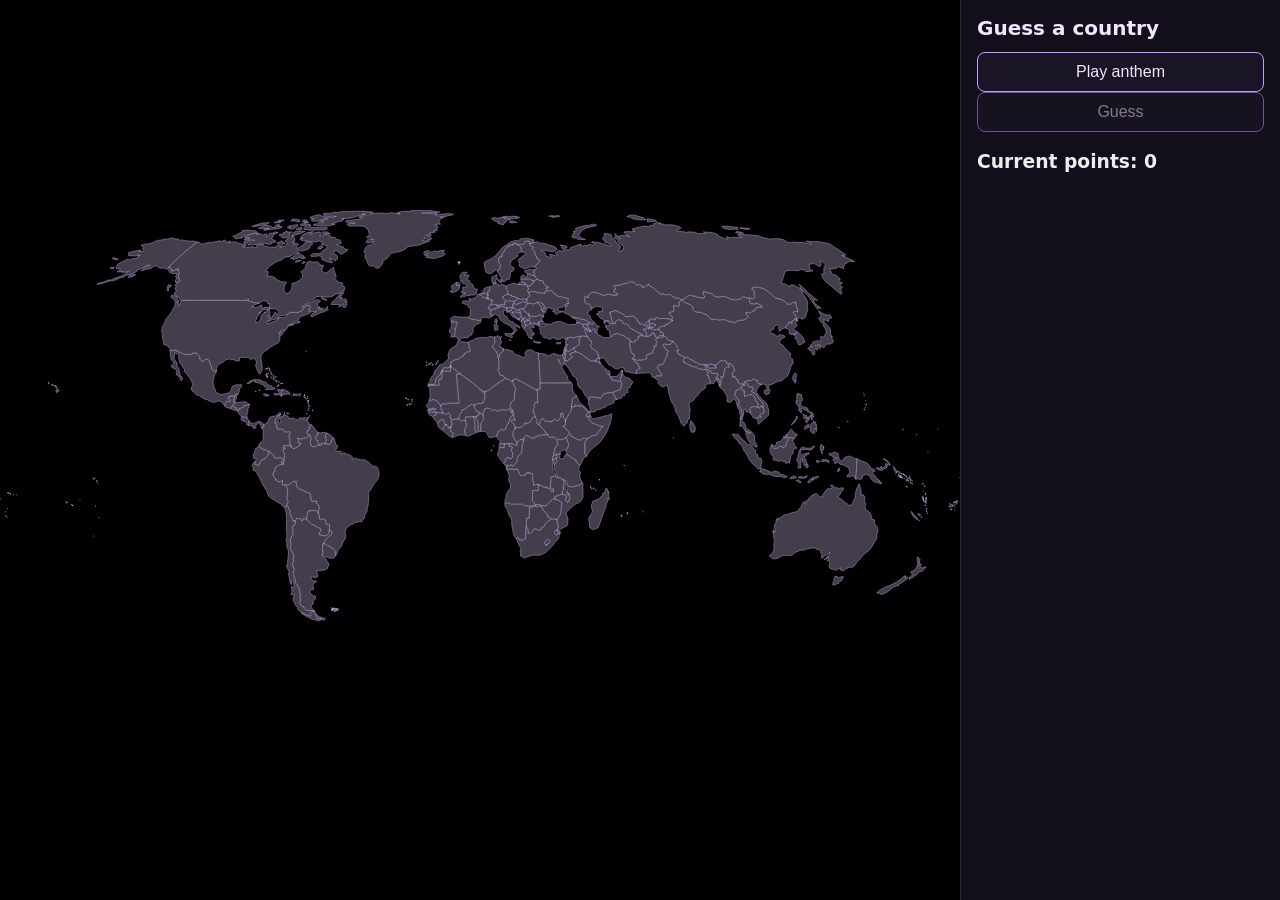
==== commit 60604746: "added those diabling buttons and updated the play button" ====
--- a/index.html
+++ b/index.html
@@ -1015,8 +1015,8 @@
         <aside class="side-panel">
         <div class="container">
             <h2 id="country-name">Guess a country</h2>
+            <button id="play-btn" disabled>Play anthem</button>
             <button id="guess-btn" disabled>Guess</button>
-            <button id="play-btn">Play</button>
             <h3 id="points">Current points: 0</h3>
         </div>
         </aside>
--- a/worldmap.css
+++ b/worldmap.css
@@ -62,6 +62,24 @@
   color: #f1e6ff;
 }
 
+#play-btn {
+  width: 100%;
+  padding: 10px 12px;
+  font-size: 1rem;
+  border: 1px solid #c99aff;
+  background: #1a1526;
+  color: #f1e6ff;
+  border-radius: 8px;
+  cursor: pointer;
+  transition: transform 80ms ease;
+}
+
+#play-btn:disabled {
+  opacity: 0.5;
+  cursor: not-allowed;
+}
+
+
 #guess-btn {
   width: 100%;
   padding: 10px 12px;
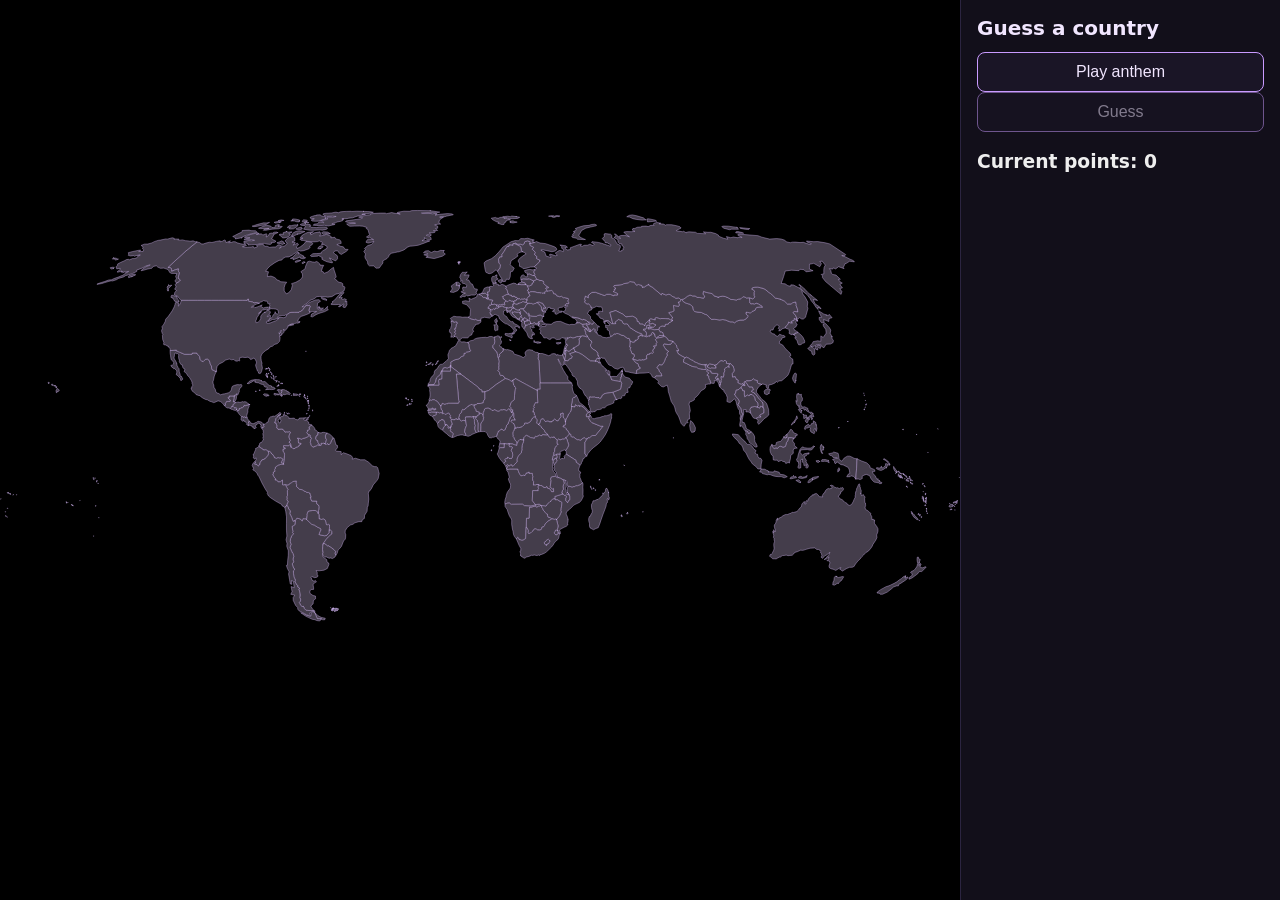
==== commit 3bf32aba: "edited js and html file due to file name changes" ====
--- a/index.html
+++ b/index.html
@@ -101,7 +101,7 @@
                 </path>
                 <path d="M1132.6 221.6l-2.3 2.6-1.3 4.5 2.1 3.6-4.6-0.8-5 2 0.3 3.2-4.6 0.6-3.9-2.3-4 1.8-3.8-0.2-0.8-4.2-2.8-2.1 0.7-0.8-0.6-0.8 0.6-2 1.8-2-2.8-2.7-0.7-2.4 1.1-1.4 1.8 2.6 1.9-0.4 4 0.9 7.6 0.4 2.3-1.6 5.9-1.5 4 2.3 3.1 0.7z" id="BG" name="Bulgaria">
                 </path>
-                <path d="M1083 214.3l1.9-0.1-1.1 2.8 2.7 2.5-0.5 2.9-1.1 0.3-0.9 0.6-1.6 1.5-0.4 3.5-4.8-2.4-2.1-2.7-2.1-1.4-2.5-2.4-1.3-1.9-2.7-3 0.8-2.6 2 1.5 1-1.4 2.3-0.1 4.5 1.1 3.5-0.1 2.4 1.4z" id="BA" name="Bosnia and Herzegovina">
+                <path d="M1083 214.3l1.9-0.1-1.1 2.8 2.7 2.5-0.5 2.9-1.1 0.3-0.9 0.6-1.6 1.5-0.4 3.5-4.8-2.4-2.1-2.7-2.1-1.4-2.5-2.4-1.3-1.9-2.7-3 0.8-2.6 2 1.5 1-1.4 2.3-0.1 4.5 1.1 3.5-0.1 2.4 1.4z" id="BA" name="Bosnia Herzegovina">
                 </path>
                 <path d="M1141.6 162.7l-3.9-0.2-0.8 0.6 1.5 2 2 4-4.1 0.3-1.3 1.4 0.3 3.1-2.1-0.6-4.3 0.3-1.5-1.5-1.7 1.1-1.9-0.9-3.9-0.1-5.7-1.5-4.9-0.5-3.8 0.2-2.4 1.6-2.3 0.3-0.5-2.8-1.9-2.8 2.8-1.3-0.4-2.4-1.7-2.3-0.6-2.7 4.7 0 4.8-2.3 0.5-3.4 3.6-2-1-2.7 2.7-1 4.6-2.3 5.3 1.5 0.9 1.5 2.4-0.7 4.8 1.4 1.1 2.9-0.7 1.6 3.8 4 2.1 1.1 0 1.1 3.4 1.1 1.7 1.6-1.6 1.3z" id="BY" name="Belarus">
                 </path>
@@ -111,7 +111,7 @@
                 </path>
                 <path d="M665.8 489.6l3.1 0.6 0.6-1.4-1-1.2 0.6-1.9 2.3 0.6 2.7-0.7 3.2 1.4 2.5 1.3 1.7-1.7 1.3 0.2 0.8 1.8 2.7-0.4 2.2-2.5 1.8-4.7 3.4-5.9 2-0.3 1.3 3.6 3 11.2 3.1 1.1 0.1 4.4-4.3 5.3 1.7 1.9 10.1 1 0.2 6.5 4.3-4.2 7.1 2.3 9.5 3.9 2.8 3.7-0.9 3.6 6.6-2 11 3.4 8.5-0.2 8.4 5.3 7.4 7.2 4.4 1.8 4.8 0.3 2.1 2 2 8.2 1.1 3.9-2.1 10.6-2.7 4.2-7.7 8.9-3.4 7.3-4 5.5-1.4 0.2-1.3 4.7 0.9 12-1.1 9.9-0.3 4.2-1.6 2.6-0.5 8.6-5.2 8.3-0.5 6.7-4.3 2.7-1.1 3.9-6 0-8.5 2.4-3.7 2.9-6 1.9-6.1 5.1-4.1 6.4-0.3 4.8 1.3 3.5-0.3 6.5-0.8 3.1-3.4 3.6-4.5 11.3-4 5-3.2 3.1-1.5 6.1-2.9 3.6-2.1-3.6 1.8-3.1-3.8-4.3-4.8-3.6-6.3-4.1-1.9 0.2-6.3-5-3.4 0.7 6-8.7 5.3-6.3 3.3-2.6 4.2-3.5-0.4-5.1-3.2-3.8-2.6 1.3 0.7-3.7 0.3-3.8-0.3-3.6-2.1-1.1-2 1-2.1-0.3-0.8-2.4-1.1-5.9-1.2-1.9-3.9-1.8-2.2 1.3-5.9-1.3-0.4-8.7-2-3.5 1.6-1.4-0.8-3.6 1.3-2.8 0.6-5.1-1.7-4-3.2-1.8-0.8-2.5 0.5-3.7-10.7-0.3-2.8-7.5 1.7-0.1-0.3-2.7-1.2-1.9-0.5-3.7-3.4-1.9-3.5 0-2.5-1.8-3.9-1.3-2.3-2.4-6.4-1.1-6.5-5.7 0.3-4.3-0.9-2.5 0.4-4.8-7.3 1.1-2.9 2.4-4.8 2.6-1.1 1.9-2.9 0.2-4.2-0.6-3.2 1.1-2.6-0.7-0.1-9.7-4.4 3.7-5-0.1-2.3-3.5-3.8-0.3 1-2.8-3.3-3.9-2.6-5.8 1.5-1.1-0.2-2.8 3.4-1.8-0.7-3.5 1.4-2.2 0.3-3 6.3-4.4 4.6-1.2 0.8-1 5.1 0.3 2.2-17.6 0.1-2.8-0.9-3.6-2.6-2.4 0.1-4.7 3.2-1 1.1 0.7 0.2-2.5-3.3-0.7 0-4 11 0.2 1.9-2.3 1.6 2.1 1 3.8 1.1-0.8 3.1 3.4 4.4-0.4 1.1-2 4.2-1.5 2.4-1.1 0.7-2.7 4.1-1.8-0.3-1.4-4.8-0.5-0.7-4.1 0.3-4.3-2.5-1.6 1.1-0.6 4.1 0.8 4.5 1.6 1.7-1.5 4.1-1 6.4-2.4 2.1-2.5-0.7-1.8 3-0.2 1.2 1.4-0.8 2.9 2 0.9 1.2 3-1.6 2.3-1 5.4 1.4 3.3 0.3 3 3.5 3 2.8 0.3 0.6-1.3 1.8-0.3 2.6-1.1 1.8-1.7 3.2 0.6 1.3-0.3z" id="BR" name="Brazil">
                 </path>
-                <path d="M1633.1 472.8l2.2-2.4 4.6-3.6-0.1 3.2-0.1 4.1-2.7-0.2-1.1 2.2-2.8-3.3z" id="BN" name="Brunei Darussalam">
+                <path d="M1633.1 472.8l2.2-2.4 4.6-3.6-0.1 3.2-0.1 4.1-2.7-0.2-1.1 2.2-2.8-3.3z" id="BN" name="Brunei">
                 </path>
                 <path d="M1488.8 323.5l2.6 2.1 0.5 3.9-4.5 0.2-4.7-0.4-3.2 1-5.5-2.5-0.4-1.2 2.6-4.8 2.6-1.6 4.3 1.4 2.9 0.2 2.8 1.7z" id="BT" name="Bhutan">
                 </path>
@@ -327,7 +327,7 @@
                 </path>
                 <path d="M1247.5 309.4l1.5 2.8-0.3 1.5 2.4 4.8-3.9 0.2-1.7-3.1-5-0.6 3.3-6.2 3.7 0.6z" id="KW" name="Kuwait">
                 </path>
-                <path d="M1589.8 410.6l-5.3-2.3-2 4.4-5-2.5 1.5-2.9-0.4-5.4-5.3-5.6-1.3-6.4-5-5.2-4.3-0.4-0.8 2.2-3.2 0.2-1.9-1.1-5.3 3.8-1-5.8 0.4-6.7-3.8-0.3-0.9-3.9-2.7-2 0.8-2.3 4.1-4.2 0.8 1.5 3 0.2-2-7.4 2.7-0.9 4 5.1 3.5 5.8 6.8 0 3 5.6-3.3 1.7-1.2 2.3 7.3 3.9 5.7 7.6 4.4 5.6 4.9 4.5 2 4.5-0.2 6.4z" id="LA" name="Lao PDR">
+                <path d="M1589.8 410.6l-5.3-2.3-2 4.4-5-2.5 1.5-2.9-0.4-5.4-5.3-5.6-1.3-6.4-5-5.2-4.3-0.4-0.8 2.2-3.2 0.2-1.9-1.1-5.3 3.8-1-5.8 0.4-6.7-3.8-0.3-0.9-3.9-2.7-2 0.8-2.3 4.1-4.2 0.8 1.5 3 0.2-2-7.4 2.7-0.9 4 5.1 3.5 5.8 6.8 0 3 5.6-3.3 1.7-1.2 2.3 7.3 3.9 5.7 7.6 4.4 5.6 4.9 4.5 2 4.5-0.2 6.4z" id="LA" name="Laos">
                 </path>
                 <path d="M1179.1 288.2l-1.4 0.1-0.4 1.1-1.8 0 1.3-5.3 2.2-4.5 0-0.2 2.5 0.3 1.2 2.5-2.7 2.5-0.9 3.5z" id="LB" name="Lebanon">
                 </path>
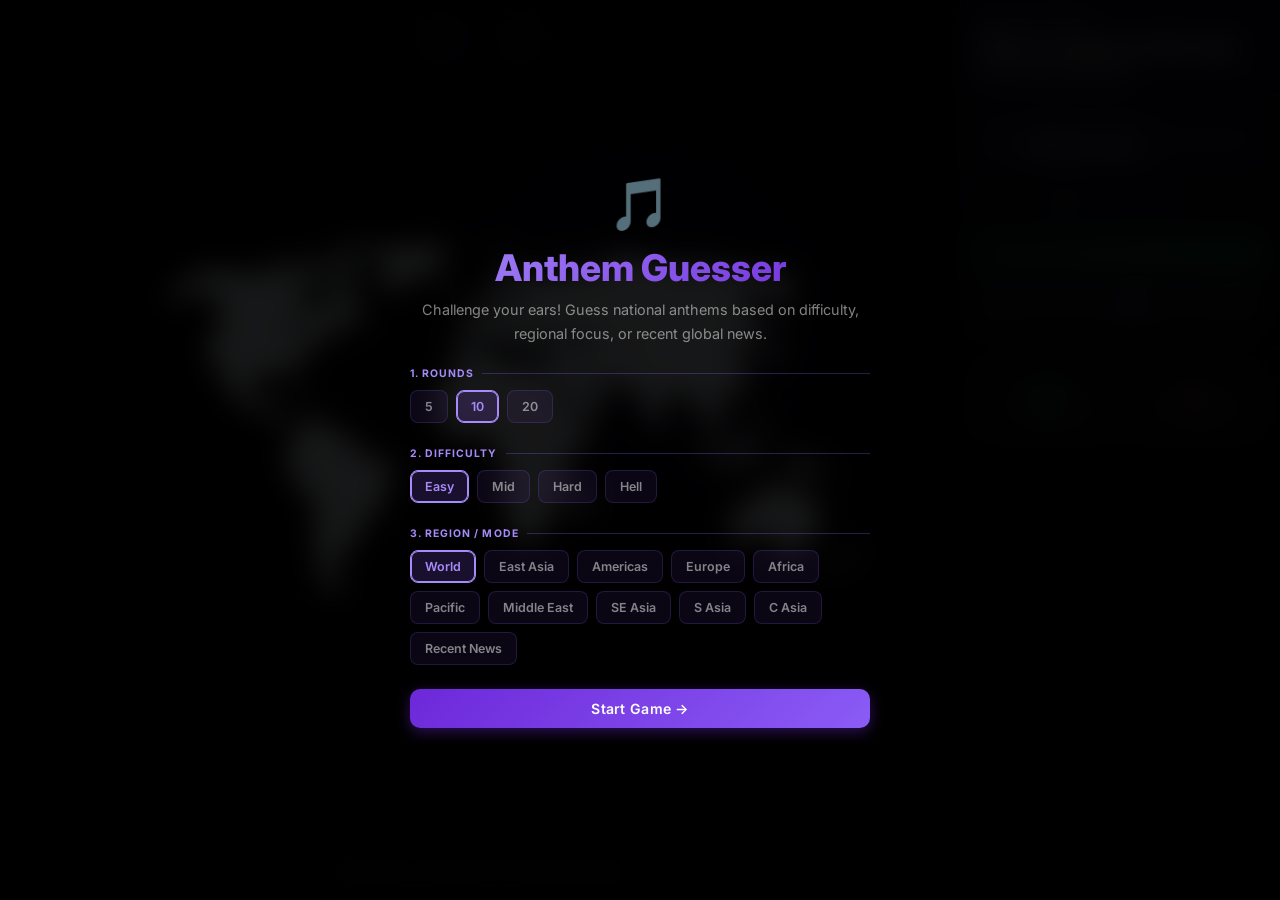
==== commit e4c55b45: "enhenced user experience and added various modes" ====
--- a/index.html
+++ b/index.html
@@ -1013,16 +1013,108 @@
         </svg>
     </div>
         <aside class="side-panel">
-        <div class="container">
-            <h2 id="country-name">Guess a country</h2>
-            <button id="play-btn" disabled>Play anthem</button>
-            <button id="guess-btn" disabled>Guess</button>
-            <h3 id="points">Current points: 0</h3>
-        </div>
+          <div class="panel-header">
+            <div class="panel-label">Selected Country</div>
+            <div id="country-name">Click a country on the map</div>
+            <div id="selected-hint"><span class="dot"></span>No country selected</div>
+          </div>
+          <div class="panel-body">
+            <div class="audio-card">
+              <div class="waveform idle" id="waveform">
+                <div class="waveform-bar"></div><div class="waveform-bar"></div>
+                <div class="waveform-bar"></div><div class="waveform-bar"></div>
+                <div class="waveform-bar"></div>
+              </div>
+              <div class="audio-info">
+                <div class="a-label">National Anthem</div>
+                <div class="a-status" id="audio-status">Waiting for game…</div>
+              </div>
+            </div>
+            <button class="btn btn-ghost" id="play-btn" disabled>🔄&nbsp; Replay Anthem</button>
+            <button class="btn btn-success" id="guess-btn" disabled>✓&nbsp; Submit Guess</button>
+            <div class="volume-row">
+              <span class="vol-icon" id="vol-icon">🔊</span>
+              <input type="range" class="vol-slider" id="vol-slider" min="0" max="100" value="60">
+              <span class="vol-pct" id="vol-pct">60%</span>
+            </div>
+            <div class="panel-hr"></div>
+            <div class="stats-grid">
+              <div class="stat-card ok">
+                <div class="stat-val" id="stat-correct">0</div>
+                <div class="stat-lbl">✓ Correct</div>
+              </div>
+              <div class="stat-card bad">
+                <div class="stat-val" id="stat-wrong">0</div>
+                <div class="stat-lbl">✗ Wrong</div>
+              </div>
+            </div>
+            <div id="points" style="display:none">0</div>
+          </div>
         </aside>
     </div>
 
-  <!-- Load JS AFTER the SVG so querySelectorAll finds the paths -->
+  <!-- Game Overlay -->
+  <div id="game-overlay">
+    <div id="start-screen" class="screen active">
+      <div class="game-logo">🎵</div>
+      <h1>Anthem Guesser</h1>
+      <p>Challenge your ears! Guess national anthems based on difficulty, regional focus, or recent global news.</p>
+      
+      <div class="selector-group">
+        <div class="group-label">1. Rounds</div>
+        <div class="round-selector">
+          <button class="round-btn" data-rounds="5">5</button>
+          <button class="round-btn active" data-rounds="10">10</button>
+          <button class="round-btn" data-rounds="20">20</button>
+        </div>
+      </div>
+
+      <div class="selector-group">
+        <div class="group-label">2. Difficulty</div>
+        <div class="difficulty-selector">
+          <button class="diff-btn active" data-diff="easy">Easy</button>
+          <button class="diff-btn" data-diff="intermediate">Mid</button>
+          <button class="diff-btn" data-diff="difficult">Hard</button>
+          <button class="diff-btn" data-diff="hell">Hell</button>
+        </div>
+      </div>
+
+      <div class="selector-group">
+        <div class="group-label">3. Region / Mode</div>
+        <div class="region-selector">
+          <button class="reg-btn active" data-region="world">World</button>
+          <button class="reg-btn" data-region="east-asia">East Asia</button>
+          <button class="reg-btn" data-region="americas">Americas</button>
+          <button class="reg-btn" data-region="europe">Europe</button>
+          <button class="reg-btn" data-region="africa">Africa</button>
+          <button class="reg-btn" data-region="pacific">Pacific</button>
+          <button class="reg-btn" data-region="middle-east">Middle East</button>
+          <button class="reg-btn" data-region="southeast-asia">SE Asia</button>
+          <button class="reg-btn" data-region="south-asia">S Asia</button>
+          <button class="reg-btn" data-region="central-asia">C Asia</button>
+          <button class="reg-btn" data-region="news">Recent News</button>
+        </div>
+      </div>
+
+      <button class="btn btn-primary btn-lg" id="start-game-btn" style="margin-top:10px">Start Game →</button>
+    </div>
+    <div id="end-screen" class="screen">
+      <div class="score-ring" id="score-ring">
+        <div class="score-inner">
+          <div class="score-big" id="final-score-big">0</div>
+          <div class="score-sub">/ <span id="final-total">0</span> correct</div>
+        </div>
+      </div>
+      <div class="final-msg" id="final-msg">Game Over!</div>
+      <p class="final-sub" id="final-sub"></p>
+      <div class="review-list" id="review-list"></div>
+      <div class="end-btns">
+        <button class="btn btn-ghost" id="menu-btn" style="flex:1">☰ Menu</button>
+        <button class="btn btn-primary" id="again-btn" style="flex:2">Play Again →</button>
+      </div>
+    </div>
+  </div>
+
   <script src="guesser.js" defer></script>
 </body>
 </html>
--- a/worldmap.css
+++ b/worldmap.css
@@ -1,104 +1,311 @@
-* { box-sizing: border-box; }
+@import url('https://fonts.googleapis.com/css2?family=Inter:wght@300;400;500;600;700;800&display=swap');
+
+* { box-sizing: border-box; margin: 0; padding: 0; }
+
+:root {
+  /* High-Contrast Dark Mode */
+  --bg: #000000;
+  --bg-gradient: radial-gradient(ellipse at 50% 35%, #0a0a1a 0%, #000000 80%);
+  --surface: rgba(255, 255, 255, 0.05);
+  --border: rgba(139, 92, 246, 0.3);
+  --accent: #a78bfa;
+  --accent-glow: rgba(139, 92, 246, 0.4);
+  --text: #ffffff;
+  --muted: rgba(255, 255, 255, 0.5);
+  
+  --country-fill: #e2e8f0;
+  --country-stroke: rgba(0, 0, 0, 0.2);
+  --country-hover: #94a3b8;
+  --country-selected: #7c3aed;
+  
+  --correct: #22c55e;
+  --wrong: #ef4444;
+  --gold: #f59e0b;
+}
 
 body, html {
-  margin: 0;
   height: 100%;
-  background: #0b0b0b;
-  color: #eee;
-  font-family: system-ui, -apple-system, Segoe UI, Roboto, Helvetica, Arial, sans-serif;
+  background: var(--bg);
+  color: var(--text);
+  font-family: 'Inter', system-ui, sans-serif;
+  overflow: hidden;
 }
 
 .app {
   display: grid;
-  grid-template-columns: 1fr 320px; /* map | side panel */
+  grid-template-columns: 1fr 320px;
   height: 100vh;
-}
-
+  background: var(--bg-gradient);
+}
+
+/* ── MAP ── */
 .world-map {
   position: relative;
-  overflow: hidden; /* hide when panning */
-  background: #000;
-}
-
-svg {
-  width: 100%;
+  overflow: hidden;
+}
+
+svg { user-select: none; display: block; }
+
+path {
+  fill: var(--country-fill);
+  stroke: var(--country-stroke);
+  stroke-width: 0.8;
+  cursor: pointer;
+  transition: fill 200ms ease, stroke 200ms ease;
+}
+path:hover       { fill: var(--country-hover); }
+path.selected    { fill: var(--country-selected) !important; stroke: var(--accent); stroke-width: 1.2; }
+path.path-correct{ fill: var(--correct) !important; stroke: #4ade80 !important; stroke-width: 1.2; transition: none; }
+path.path-wrong  { fill: var(--wrong) !important; stroke: #f87171 !important; stroke-width: 1.2; transition: none; }
+
+/* ── HUD ── */
+#hud {
+  position: absolute; top: 14px; left: 50%; transform: translateX(-50%);
+  display: flex; align-items: center; gap: 20px;
+  background: rgba(8, 6, 18, 0.85); backdrop-filter: blur(14px);
+  border: 1px solid var(--border); border-radius: 99px;
+  padding: 9px 26px; z-index: 10; white-space: nowrap;
+  box-shadow: 0 4px 20px rgba(0, 0, 0, 0.4);
+}
+.hud-item { display: flex; flex-direction: column; align-items: center; gap: 1px; }
+.hud-label { font-size: .6rem; text-transform: uppercase; letter-spacing: .1em; color: var(--muted); }
+.hud-value { font-size: 1rem; font-weight: 800; }
+.hud-divider { width: 1px; height: 24px; background: var(--border); }
+#hud-score-item .hud-value { color: var(--gold); }
+
+/* ── PROGRESS BAR ── */
+#round-progress {
+  position: absolute; bottom: 0; left: 0; right: 0; height: 3px;
+  background: rgba(139,92,246,.12); z-index: 10;
+}
+#round-progress-bar {
   height: 100%;
-  cursor: grab;
-  user-select: none;
-}
-
-svg:active {
-  cursor: grabbing;
-}
-
-/* Countries */
-path {
-  fill: #443d4b;
-  stroke: #dcbfff;
-  stroke-width: 0.8;
-  transition: fill 120ms ease-in-out, stroke 120ms ease-in-out;
-}
-
-path:hover {
-  fill: #c99aff;
-}
-
+  background: linear-gradient(90deg, #6d28d9, #8b5cf6);
+  transition: width .5s cubic-bezier(.4,0,.2,1);
+}
+
+/* ── FEEDBACK BANNER ── */
+#feedback-banner {
+  position: absolute; top: 76px; left: 50%;
+  transform: translateX(-50%) translateY(-10px);
+  padding: 11px 26px; border-radius: 99px;
+  font-weight: 700; font-size: .92rem;
+  color: #fff; z-index: 20; pointer-events: none;
+  opacity: 0; transition: opacity .18s, transform .18s;
+  white-space: nowrap;
+}
+#feedback-banner.show {
+  opacity: 1; transform: translateX(-50%) translateY(0);
+}
+#feedback-banner.correct {
+  background: #15803d;
+  box-shadow: 0 4px 20px rgba(34,197,94,.4);
+}
+#feedback-banner.wrong {
+  background: #b91c1c;
+  box-shadow: 0 4px 20px rgba(239,68,68,.4);
+}
+
+/* ── HINT ── */
+#click-hint {
+  position: absolute; bottom: 14px; left: 50%;
+  transform: translateX(-50%);
+  background: rgba(8,6,18,.7); border: 1px solid var(--border);
+  backdrop-filter: blur(8px); border-radius: 99px;
+  padding: 7px 16px; font-size: .72rem; color: var(--muted);
+  pointer-events: none; z-index: 5;
+}
+
+/* ── SIDE PANEL ── */
 .side-panel {
-  border-left: 1px solid #2b2440;
-  background: #120f1a;
-  padding: 16px;
-  display: flex;
-  align-items: flex-start;
-  justify-content: flex-start;
-}
-
-.side-panel .container {
-  width: 100%;
-}
-
+  border-left: 1px solid var(--border);
+  background: linear-gradient(180deg, #0d0d1a 0%, #000000 100%);
+  display: flex; flex-direction: column; overflow: hidden;
+}
+
+.panel-header {
+  padding: 18px 18px 14px;
+  border-bottom: 1px solid var(--border);
+  background: rgba(139,92,246,.04);
+}
+.panel-label {
+  font-size: .6rem; font-weight: 600;
+  text-transform: uppercase; letter-spacing: .1em;
+  color: var(--accent); margin-bottom: 6px;
+}
 #country-name {
-  margin: 0 0 12px;
-  font-size: 1.25rem;
-  color: #f1e6ff;
-}
-
-#play-btn {
-  width: 100%;
-  padding: 10px 12px;
-  font-size: 1rem;
-  border: 1px solid #c99aff;
-  background: #1a1526;
-  color: #f1e6ff;
-  border-radius: 8px;
-  cursor: pointer;
-  transition: transform 80ms ease;
-}
-
-#play-btn:disabled {
-  opacity: 0.5;
-  cursor: not-allowed;
-}
-
-
-#guess-btn {
-  width: 100%;
-  padding: 10px 12px;
-  font-size: 1rem;
-  border: 1px solid #c99aff;
-  background: #1a1526;
-  color: #f1e6ff;
-  border-radius: 8px;
-  cursor: pointer;
-  transition: transform 80ms ease;
-}
-
-#guess-btn:disabled {
-  opacity: 0.5;
-  cursor: not-allowed;
-}
-
-#guess-btn:active {
-  transform: scale(0.98);
-}
-
-svg.panning path { transition: none !important; }+  font-size: 1.25rem; font-weight: 700; color: var(--text);
+  min-height: 1.6rem;
+}
+/* ... rest of the styles ... */
+
+.panel-body {
+  flex: 1; padding: 16px; display: flex;
+  flex-direction: column; gap: 12px; overflow-y: auto;
+}
+
+/* Audio indicator */
+.audio-card {
+  display: flex; align-items: center; gap: 12px;
+  padding: 12px 14px;
+  background: rgba(139,92,246,.07);
+  border: 1px solid rgba(139,92,246,.18);
+  border-radius: 12px;
+}
+.waveform {
+  display: flex; align-items: center;
+  gap: 2px; height: 24px; flex-shrink: 0;
+}
+.waveform-bar {
+  width: 3px; background: var(--accent);
+  border-radius: 2px; opacity: .3;
+  animation: wave 1s ease-in-out infinite;
+}
+.waveform-bar:nth-child(1){height:7px;  animation-delay:0s;}
+.waveform-bar:nth-child(2){height:15px; animation-delay:.1s;}
+.waveform-bar:nth-child(3){height:22px; animation-delay:.2s;}
+.waveform-bar:nth-child(4){height:16px; animation-delay:.3s;}
+.waveform-bar:nth-child(5){height:9px;  animation-delay:.15s;}
+@keyframes wave {
+  0%,100%{ transform:scaleY(1);   opacity:.3; }
+  50%    { transform:scaleY(1.9); opacity:1;  }
+}
+.waveform.playing .waveform-bar { opacity: 1; }
+.waveform.idle    .waveform-bar { animation: none; opacity: .3; }
+
+.audio-info .a-label { font-size: .65rem; color: var(--muted); text-transform: uppercase; letter-spacing: .08em; }
+.audio-info .a-status { font-size: .85rem; font-weight: 600; margin-top: 2px; }
+
+/* Buttons */
+.btn {
+  width: 100%; padding: 11px 14px; border: none;
+  border-radius: 10px; font-family: inherit; font-size: .88rem;
+  font-weight: 600; cursor: pointer; display: flex;
+  align-items: center; justify-content: center; gap: 7px;
+  transition: all 110ms ease; letter-spacing: .02em;
+}
+.btn:disabled { opacity: .3; cursor: not-allowed; transform: none !important; }
+.btn-primary {
+  background: linear-gradient(135deg, #6d28d9, #8b5cf6);
+  color: #fff; box-shadow: 0 4px 14px rgba(109,40,217,.4);
+}
+.btn-primary:not(:disabled):hover {
+  box-shadow: 0 6px 18px rgba(109,40,217,.55);
+  transform: translateY(-1px);
+}
+.btn-ghost {
+  background: rgba(139,92,246,.08);
+  border: 1px solid var(--border); color: var(--accent);
+}
+.btn-ghost:not(:disabled):hover {
+  background: rgba(139,92,246,.15); transform: translateY(-1px);
+}
+.btn-success {
+  background: linear-gradient(135deg, #15803d, #22c55e);
+  color: #fff; box-shadow: 0 4px 14px rgba(34,197,94,.3);
+}
+.btn-success:not(:disabled):hover {
+  box-shadow: 0 6px 18px rgba(34,197,94,.45); transform: translateY(-1px);
+}
+.btn:not(:disabled):active { transform: scale(.97) !important; }
+
+/* Volume */
+.volume-row {
+  display: flex; align-items: center; gap: 9px;
+  padding: 9px 12px;
+  background: var(--surface); border: 1px solid var(--border);
+  border-radius: 10px;
+}
+.vol-icon { font-size: .95rem; color: var(--muted); width: 18px; text-align: center; flex-shrink: 0; }
+input[type=range].vol-slider {
+  flex: 1; height: 4px; -webkit-appearance: none; appearance: none;
+  background: rgba(139,92,246,.2); border-radius: 4px; outline: none; cursor: pointer;
+}
+input[type=range].vol-slider::-webkit-slider-thumb {
+  -webkit-appearance: none; width: 13px; height: 13px;
+  border-radius: 50%; background: var(--accent); cursor: pointer;
+}
+.vol-pct { font-size: .73rem; font-weight: 600; color: var(--muted); min-width: 30px; text-align: right; }
+
+.panel-hr { height: 1px; background: var(--border); margin: 12px -16px; }
+
+/* Stats */
+.stats-grid { display: grid; grid-template-columns: 1fr 1fr; gap: 9px; }
+.stat-card {
+  background: var(--surface); border: 1px solid var(--border);
+  border-radius: 10px; padding: 11px; text-align: center;
+}
+.stat-val { font-size: 1.5rem; font-weight: 800; line-height: 1; }
+.stat-lbl { font-size: .6rem; text-transform: uppercase; letter-spacing: .08em; color: var(--muted); margin-top: 3px; }
+.stat-card.ok   .stat-val { color: var(--correct); }
+.stat-card.bad  .stat-val { color: var(--wrong); }
+
+/* ── OVERLAY ── */
+#game-overlay {
+  position: fixed; inset: 0; z-index: 100;
+  display: flex; align-items: center; justify-content: center;
+  background: rgba(0, 0, 0, 0.9); backdrop-filter: blur(14px);
+  transition: opacity .35s;
+}
+#game-overlay.hidden { opacity: 0; pointer-events: none; }
+
+.screen { display: none; max-width: 500px; width: 100%; padding: 0 20px; text-align: center; }
+.screen.active { display: block; animation: up .35s ease; }
+
+.game-logo { font-size: 3.2rem; margin-bottom: 10px; }
+.screen h1 {
+  font-size: 2.3rem; font-weight: 800; margin-bottom: 8px;
+  background: linear-gradient(135deg, var(--accent), #6d28d9);
+  -webkit-background-clip: text; -webkit-text-fill-color: transparent; background-clip: text;
+}
+.screen > p { color: var(--muted); line-height: 1.65; margin-bottom: 22px; font-size: 0.9rem; }
+
+/* Selector Groups */
+.selector-group { margin-bottom: 24px; text-align: left; }
+.group-label {
+  font-size: 0.65rem; font-weight: 700; text-transform: uppercase;
+  letter-spacing: 0.1em; color: var(--accent); margin-bottom: 10px;
+  display: flex; align-items: center; gap: 8px;
+}
+.group-label::after { content: ''; flex: 1; height: 1px; background: var(--border); }
+
+.round-selector, .difficulty-selector, .region-selector {
+  display: flex; flex-wrap: wrap; gap: 8px;
+}
+.round-btn, .diff-btn, .reg-btn {
+  padding: 8px 14px;
+  background: rgba(139,92,246,.07); border: 1px solid rgba(139,92,246,.2);
+  border-radius: 8px; color: var(--muted); font-family: inherit;
+  font-size: .78rem; font-weight: 600; cursor: pointer; transition: all 140ms;
+}
+.round-btn:hover, .diff-btn:hover, .reg-btn:hover { background: rgba(139,92,246,.14); color: var(--text); }
+.round-btn.active, .diff-btn.active, .reg-btn.active {
+  background: rgba(139,92,246,.18); border-color: var(--accent);
+  color: var(--accent); box-shadow: inset 0 0 0 1px var(--accent);
+}
+
+/* Score ring */
+.score-ring {
+  --pct: 0;
+  width: 130px; height: 130px; border-radius: 50%; margin: 0 auto 20px;
+  background: conic-gradient(var(--accent) 0% calc(var(--pct) * 1%), rgba(139,92,246,.1) calc(var(--pct) * 1%) 100%);
+  display: flex; align-items: center; justify-content: center; position: relative;
+}
+.score-inner { position:relative; z-index:1; }
+.score-big   { font-size:1.9rem; font-weight:800; line-height:1; }
+
+.review-list {
+  max-height:180px; overflow-y:auto; text-align:left;
+  display:flex; flex-direction:column; gap:5px; margin-bottom:20px;
+}
+.review-item {
+  display:flex; align-items:center; gap:9px;
+  padding: 7px 11px; border-radius:8px; font-size:.82rem;
+}
+.review-item.ok  { background:rgba(34,197,94,.1);  color:#86efac; }
+.review-item.bad { background:rgba(239,68,68,.1);  color:#fca5a5; }
+
+@keyframes up {
+  from { opacity:0; transform:translateY(24px); }
+  to   { opacity:1; transform:translateY(0); }
+}
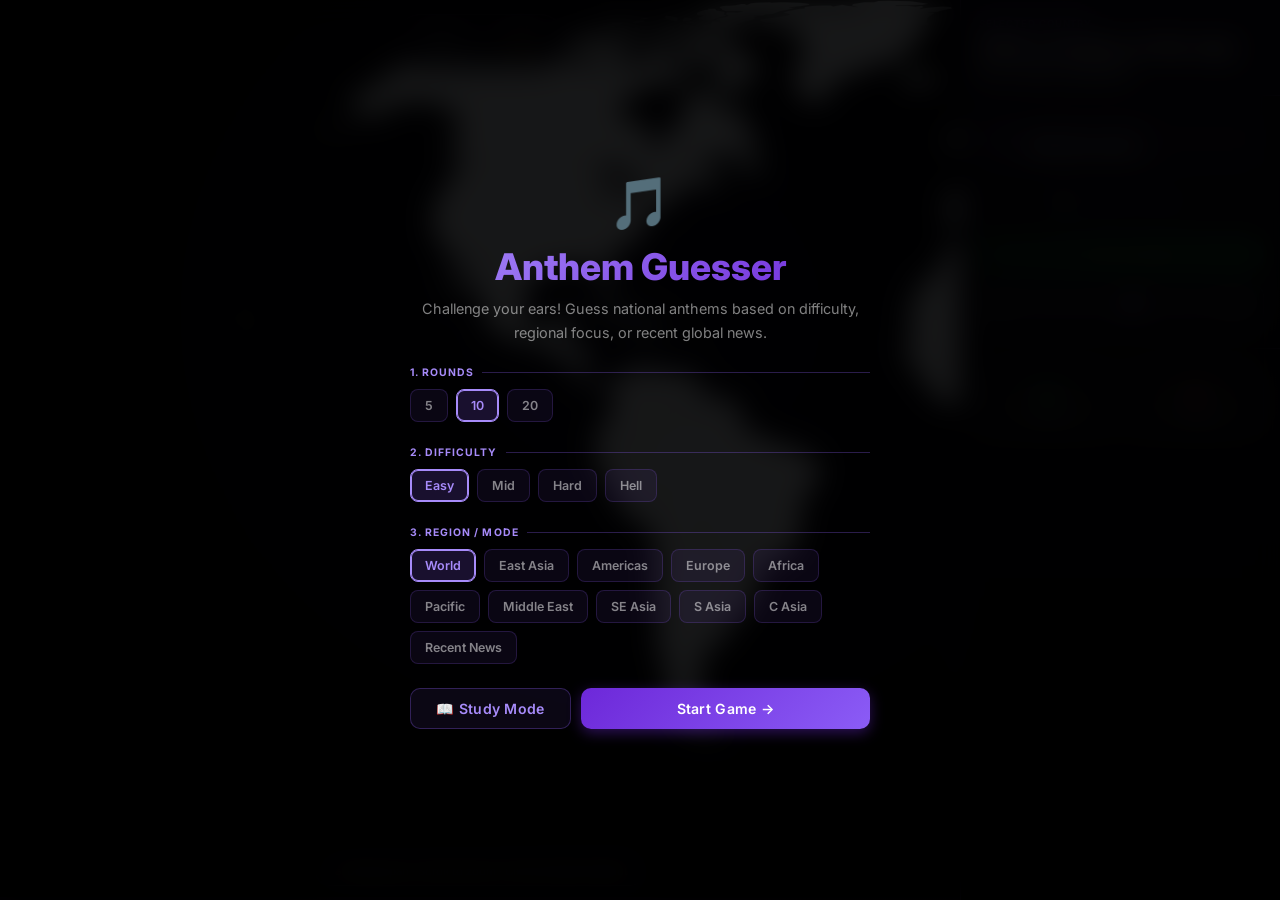
==== commit 7929a78f: "added study mode" ====
--- a/index.html
+++ b/index.html
@@ -2,12 +2,9 @@
 <html lang="en">
 <head>
   <meta charset="UTF-8" />
-  <meta name="viewport" content="width=device-width,initial-scale=1.0" />
+  <meta name="viewport" content="width=device-width,initial-scale=1.0,maximum-scale=1.0,user-scalable=no" />
   <title>Anthem Guesser</title>
   <link rel="stylesheet" href="worldmap.css" />
-
-  <meta name="viewport" content="width=device-width, initial-scale=1.0" />
-  <title>anthemguesser</title>
 
   <!-- Favicon -->
   <link rel="icon" type="image/png" href="https://lmucil.github.io/anthemguesser/icon.png" />
@@ -27,6 +24,7 @@
   <meta name="twitter:image" content="https://lmucil.github.io/anthemguesser/thumbnail.png" />
 </head>
 <body>
+  <div id="side-panel-backdrop"></div>
   <div class="app">
     <div class="world-map">
       <!-- Your SVG goes here. Make sure it has a viewBox. -->
@@ -1096,7 +1094,10 @@
         </div>
       </div>
 
-      <button class="btn btn-primary btn-lg" id="start-game-btn" style="margin-top:10px">Start Game →</button>
+      <div class="start-btns" style="display:flex; gap:10px; margin-top:10px;">
+        <button class="btn btn-ghost" id="study-mode-btn" style="flex:1">📖 Study Mode</button>
+        <button class="btn btn-primary" id="start-game-btn" style="flex:2">Start Game →</button>
+      </div>
     </div>
     <div id="end-screen" class="screen">
       <div class="score-ring" id="score-ring">
@@ -1113,6 +1114,56 @@
         <button class="btn btn-primary" id="again-btn" style="flex:2">Play Again →</button>
       </div>
     </div>
+
+    <!-- Study Mode: Country List -->
+    <div id="study-screen" class="screen">
+      <div class="screen-header">
+        <button class="back-btn" id="study-back-btn">← Back</button>
+        <h2>Anthem Library</h2>
+      </div>
+      <div class="search-wrap">
+        <input type="text" id="study-search" placeholder="Search countries or anthems...">
+      </div>
+      <div class="country-list" id="country-list">
+        <!-- populated by js -->
+      </div>
+    </div>
+
+    <!-- Study Mode: Wiki Page -->
+    <div id="wiki-screen" class="screen">
+      <div class="screen-header">
+        <button class="back-btn" id="wiki-back-btn">← Library</button>
+        <h2 id="wiki-country-title">Country Details</h2>
+      </div>
+      <div class="wiki-content">
+        <div class="wiki-sidebar">
+          <img id="wiki-flag" src="" alt="Flag">
+          <div class="wiki-info-box">
+            <div class="info-label">Anthem</div>
+            <div class="info-value" id="wiki-anthem-name">Name</div>
+          </div>
+        </div>
+        <div class="wiki-main">
+          <h3>History & Origin</h3>
+          <p id="wiki-history">Brief history goes here...</p>
+          
+          <h3>Fun Fact</h3>
+          <p id="wiki-fun-fact" class="fun-fact-box">Interesting fact goes here...</p>
+
+          <div class="wiki-player">
+            <div class="player-controls">
+              <button id="wiki-play-btn" class="player-btn">▶</button>
+              <div class="player-track">
+                <input type="range" id="wiki-progress" value="0" min="0" max="100">
+                <div class="player-time">
+                  <span id="wiki-time-current">0:00</span> / <span id="wiki-time-total">0:00</span>
+                </div>
+              </div>
+            </div>
+          </div>
+        </div>
+      </div>
+    </div>
   </div>
 
   <script src="guesser.js" defer></script>
--- a/worldmap.css
+++ b/worldmap.css
@@ -308,4 +308,209 @@
 @keyframes up {
   from { opacity:0; transform:translateY(24px); }
   to   { opacity:1; transform:translateY(0); }
+}
+
+/* ── MOBILE RESPONSIVENESS ── */
+@media (max-width: 768px) {
+  .app {
+    grid-template-columns: 1fr;
+    grid-template-rows: 1fr;
+  }
+
+  .side-panel {
+    position: fixed;
+    bottom: 0; left: 0; right: 0;
+    height: auto;
+    max-height: 80vh;
+    z-index: 1000;
+    border-left: none;
+    border-top: 1px solid var(--border);
+    border-radius: 20px 20px 0 0;
+    transform: translateY(100%);
+    transition: transform 0.3s cubic-bezier(0.4, 0, 0.2, 1);
+    background: #0d0d1a;
+  }
+
+  .side-panel.open {
+    transform: translateY(0);
+    box-shadow: 0 -10px 40px rgba(0,0,0,0.8);
+  }
+
+  /* Sheet Handle */
+  .side-panel::before {
+    content: '';
+    width: 40px; height: 4px;
+    background: var(--border);
+    border-radius: 2px;
+    margin: 12px auto 0;
+    display: block;
+  }
+
+  #hud {
+    top: 10px;
+    padding: 7px 18px;
+    gap: 12px;
+    width: auto;
+    max-width: 90%;
+  }
+
+  .hud-value { font-size: 0.9rem; }
+  .hud-divider { height: 18px; }
+
+  #feedback-banner {
+    top: 60px;
+    font-size: 0.8rem;
+    padding: 8px 20px;
+  }
+
+  #click-hint { display: none; }
+
+  .screen h1 { font-size: 1.8rem; }
+  .screen p { font-size: 0.82rem; }
+  .selector-group { margin-bottom: 16px; }
+
+  /* New mobile toggle button in HUD */
+  #mobile-toggle {
+    display: flex;
+    align-items: center; justify-content: center;
+    width: 36px; height: 36px;
+    background: var(--accent);
+    color: #fff;
+    border-radius: 50%;
+    margin-left: 8px;
+    cursor: pointer;
+    border: none;
+    font-size: 1.1rem;
+    box-shadow: 0 0 15px var(--accent-glow);
+  }
+
+  /* Backdrop */
+  #side-panel-backdrop {
+    position: fixed; inset: 0;
+    background: rgba(0,0,0,0.6);
+    backdrop-filter: blur(4px);
+    z-index: 999;
+    opacity: 0; pointer-events: none;
+    transition: opacity 0.3s;
+  }
+  #side-panel-backdrop.active {
+    opacity: 1; pointer-events: auto;
+  }
+
+  /* Optimized button sizes for touch */
+  .round-btn, .diff-btn, .reg-btn {
+    padding: 12px 18px;
+    font-size: 0.9rem;
+    flex-grow: 1;
+    text-align: center;
+    border-radius: 12px;
+  }
+
+  .btn {
+    padding: 14px 20px;
+    font-size: 1rem;
+    border-radius: 12px;
+  }
+
+  .selector-group .group-label {
+    font-size: 0.75rem;
+    margin-bottom: 12px;
+  }
+
+  .panel-body {
+    padding: 20px;
+    gap: 16px;
+  }
+
+  .audio-card {
+    padding: 16px;
+  }
+}
+
+/* ── STUDY MODE ── */
+.screen-header {
+  display: flex; align-items: center; gap: 15px; margin-bottom: 20px;
+  padding-bottom: 12px; border-bottom: 1px solid var(--border);
+}
+.back-btn {
+  background: rgba(255,255,255,0.08); border: 1px solid var(--border);
+  color: var(--accent); padding: 5px 12px; border-radius: 6px;
+  font-size: 0.8rem; cursor: pointer; transition: 0.2s;
+}
+.back-btn:hover { background: rgba(255,255,255,0.15); transform: translateX(-2px); }
+
+.search-wrap { margin-bottom: 20px; }
+#study-search {
+  width: 100%; padding: 12px 16px; background: rgba(255,255,255,0.05);
+  border: 1px solid var(--border); border-radius: 12px;
+  color: #fff; font-family: inherit; font-size: 0.95rem; outline: none;
+  transition: border-color 0.2s;
+}
+#study-search:focus { border-color: var(--accent); }
+
+.country-list {
+  display: flex; flex-direction: column; gap: 10px;
+  max-height: 60vh; overflow-y: auto; padding-right: 5px;
+}
+.country-item {
+  display: flex; align-items: center; gap: 14px;
+  padding: 12px 16px; background: #1a1a2e;
+  border: 1px solid var(--border); border-radius: 12px;
+  cursor: pointer; transition: 0.22s; text-align: left;
+}
+.country-item:hover {
+  background: rgba(139, 92, 246, 0.1); border-color: var(--border);
+  transform: translateY(-1px);
+}
+.country-item img { width: 32px; height: 24px; object-fit: cover; border-radius: 3px; box-shadow: 0 2px 4px rgba(0,0,0,0.3); }
+.country-info .c-name { font-weight: 700; font-size: 0.95rem; display: block; }
+.country-info .c-anthem { font-size: 0.75rem; color: var(--muted); }
+
+/* Wiki Page */
+.wiki-content { display: flex; gap: 24px; text-align: left; }
+.wiki-sidebar { width: 140px; flex-shrink: 0; }
+#wiki-flag { width: 100%; border-radius: 8px; box-shadow: 0 4px 15px rgba(0,0,0,0.4); margin-bottom: 16px; }
+.wiki-info-box { background: rgba(255,255,255,0.05); padding: 12px; border-radius: 8px; border: 1px solid var(--border); }
+.wiki-info-box .info-label { font-size: 0.65rem; text-transform: uppercase; color: var(--accent); margin-bottom: 4px; }
+.wiki-info-box .info-value { font-weight: 700; font-size: 0.85rem; }
+
+.wiki-main { flex: 1; display: flex; flex-direction: column; gap: 16px; }
+.wiki-main h3 { font-size: 0.85rem; text-transform: uppercase; letter-spacing: 0.05em; color: var(--accent); margin-top: 5px; }
+.wiki-main p { font-size: 0.92rem; line-height: 1.6; color: var(--text); opacity: 0.9; }
+.fun-fact-box {
+  background: rgba(139, 92, 246, 0.08); border-left: 3px solid var(--accent);
+  padding: 12px 16px; font-style: italic;
+}
+
+/* Custom Player */
+.wiki-player {
+  margin-top: 10px; padding: 16px;
+  background: rgba(255,255,255,0.04); border-radius: 12px; border: 1px solid var(--border);
+}
+.player-controls { display: flex; align-items: center; gap: 16px; }
+.player-btn {
+  width: 44px; height: 44px; border-radius: 50%; background: var(--accent);
+  border: none; color: #fff; font-size: 1.2rem; cursor: pointer;
+  display: flex; align-items: center; justify-content: center;
+}
+.player-track { flex: 1; }
+#wiki-progress {
+  width: 100%; height: 6px; border-radius: 3px; background: rgba(255,255,255,0.1);
+  -webkit-appearance: none; cursor: pointer; outline: none;
+}
+#wiki-progress::-webkit-slider-thumb {
+  -webkit-appearance: none; width: 14px; height: 14px; border-radius: 50%; background: #fff;
+}
+.player-time { font-size: 0.72rem; color: var(--muted); margin-top: 6px; font-family: monospace; }
+
+@media (max-width: 768px) {
+  .wiki-content { flex-direction: column; }
+  .wiki-sidebar { width: 100%; display: flex; gap: 15px; align-items: center; }
+  #wiki-flag { width: 120px; margin-bottom: 0; }
+  .wiki-info-box { flex: 1; }
+}
+
+@media (min-width: 769px) {
+  #mobile-toggle { display: none; }
+  #side-panel-backdrop { display: none; }
 }
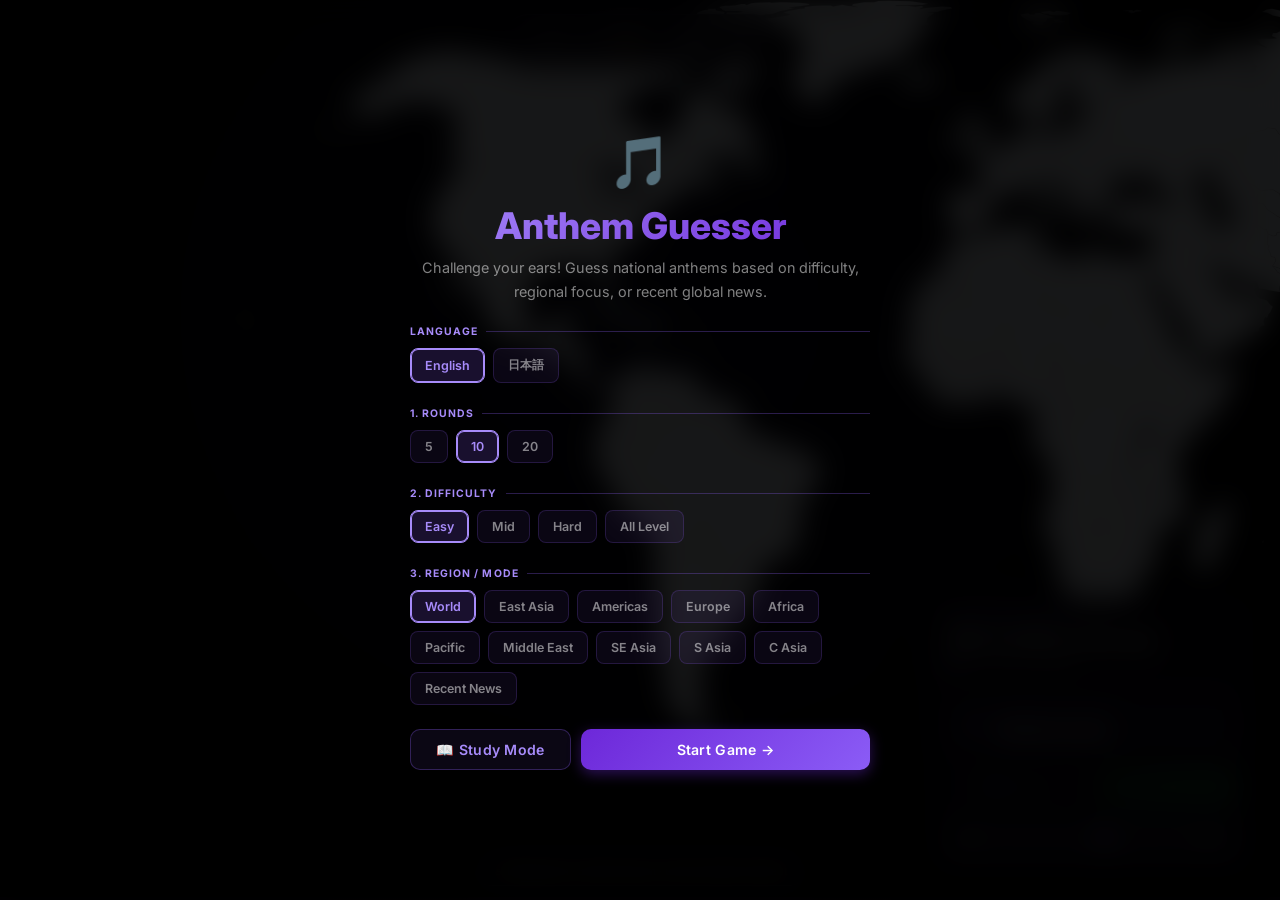
==== commit 8f8a424e: "added translation" ====
--- a/index.html
+++ b/index.html
@@ -1010,56 +1010,61 @@
             </svg>
         </svg>
     </div>
-        <aside class="side-panel">
-          <div class="panel-header">
-            <div class="panel-label">Selected Country</div>
-            <div id="country-name">Click a country on the map</div>
-            <div id="selected-hint"><span class="dot"></span>No country selected</div>
-          </div>
-          <div class="panel-body">
-            <div class="audio-card">
-              <div class="waveform idle" id="waveform">
-                <div class="waveform-bar"></div><div class="waveform-bar"></div>
-                <div class="waveform-bar"></div><div class="waveform-bar"></div>
-                <div class="waveform-bar"></div>
-              </div>
-              <div class="audio-info">
-                <div class="a-label">National Anthem</div>
-                <div class="a-status" id="audio-status">Waiting for game…</div>
-              </div>
-            </div>
-            <button class="btn btn-ghost" id="play-btn" disabled>🔄&nbsp; Replay Anthem</button>
-            <button class="btn btn-success" id="guess-btn" disabled>✓&nbsp; Submit Guess</button>
-            <div class="volume-row">
-              <span class="vol-icon" id="vol-icon">🔊</span>
-              <input type="range" class="vol-slider" id="vol-slider" min="0" max="100" value="60">
-              <span class="vol-pct" id="vol-pct">60%</span>
-            </div>
-            <div class="panel-hr"></div>
-            <div class="stats-grid">
-              <div class="stat-card ok">
-                <div class="stat-val" id="stat-correct">0</div>
-                <div class="stat-lbl">✓ Correct</div>
-              </div>
-              <div class="stat-card bad">
-                <div class="stat-val" id="stat-wrong">0</div>
-                <div class="stat-lbl">✗ Wrong</div>
-              </div>
-            </div>
-            <div id="points" style="display:none">0</div>
-          </div>
-        </aside>
+
+    <!-- Floating Game Control Box (bottom-right) -->
+    <div id="game-control-box">
+      <div class="gcb-country">
+        <div class="gcb-label" id="selected-country-label">Selected Country</div>
+        <div id="country-name">Click a country on the map</div>
+        <div id="selected-hint"><span class="dot"></span>No country selected</div>
+      </div>
+      <div class="gcb-divider"></div>
+      <div class="audio-card">
+        <div class="waveform idle" id="waveform">
+          <div class="waveform-bar"></div><div class="waveform-bar"></div>
+          <div class="waveform-bar"></div><div class="waveform-bar"></div>
+          <div class="waveform-bar"></div>
+        </div>
+        <div class="audio-info">
+          <div class="a-label" id="anthem-label">National Anthem</div>
+          <div class="a-status" id="audio-status">Waiting for game…</div>
+        </div>
+      </div>
+      <div class="gcb-buttons">
+        <button class="btn btn-ghost" id="play-btn" disabled>🔄 Replay</button>
+        <button class="btn btn-success" id="guess-btn" disabled>✓ Submit</button>
+        <button class="btn btn-proceed hidden" id="proceed-btn">▶ Proceed</button>
+      </div>
+      <div class="volume-row">
+        <span class="vol-icon" id="vol-icon">🔊</span>
+        <input type="range" class="vol-slider" id="vol-slider" min="0" max="100" value="60">
+        <span class="vol-pct" id="vol-pct">60%</span>
+      </div>
     </div>
+
+    <!-- Hidden stats (kept for JS compatibility) -->
+    <div id="stat-correct" style="display:none">0</div>
+    <div id="stat-wrong" style="display:none">0</div>
+    <div id="points" style="display:none">0</div>
+  </div>
 
   <!-- Game Overlay -->
   <div id="game-overlay">
     <div id="start-screen" class="screen active">
       <div class="game-logo">🎵</div>
-      <h1>Anthem Guesser</h1>
-      <p>Challenge your ears! Guess national anthems based on difficulty, regional focus, or recent global news.</p>
+      <h1 id="start-title">Anthem Guesser</h1>
+      <p id="start-description">Challenge your ears! Guess national anthems based on difficulty, regional focus, or recent global news.</p>
       
       <div class="selector-group">
-        <div class="group-label">1. Rounds</div>
+        <div class="group-label" id="language-group-label">Language</div>
+        <div class="language-selector">
+          <button class="lang-btn active" data-lang="en">English</button>
+          <button class="lang-btn" data-lang="ja">日本語</button>
+        </div>
+      </div>
+      
+      <div class="selector-group">
+        <div class="group-label" id="rounds-group-label">1. Rounds</div>
         <div class="round-selector">
           <button class="round-btn" data-rounds="5">5</button>
           <button class="round-btn active" data-rounds="10">10</button>
@@ -1068,17 +1073,17 @@
       </div>
 
       <div class="selector-group">
-        <div class="group-label">2. Difficulty</div>
+        <div class="group-label" id="difficulty-group-label">2. Difficulty</div>
         <div class="difficulty-selector">
           <button class="diff-btn active" data-diff="easy">Easy</button>
           <button class="diff-btn" data-diff="intermediate">Mid</button>
           <button class="diff-btn" data-diff="difficult">Hard</button>
-          <button class="diff-btn" data-diff="hell">Hell</button>
+          <button class="diff-btn" data-diff="all">All Level</button>
         </div>
       </div>
 
       <div class="selector-group">
-        <div class="group-label">3. Region / Mode</div>
+        <div class="group-label" id="region-group-label">3. Region / Mode</div>
         <div class="region-selector">
           <button class="reg-btn active" data-region="world">World</button>
           <button class="reg-btn" data-region="east-asia">East Asia</button>
@@ -1103,7 +1108,7 @@
       <div class="score-ring" id="score-ring">
         <div class="score-inner">
           <div class="score-big" id="final-score-big">0</div>
-          <div class="score-sub">/ <span id="final-total">0</span> correct</div>
+          <div class="score-sub" id="final-score-sub">/ <span id="final-total">0</span> correct</div>
         </div>
       </div>
       <div class="final-msg" id="final-msg">Game Over!</div>
@@ -1119,7 +1124,7 @@
     <div id="study-screen" class="screen">
       <div class="screen-header">
         <button class="back-btn" id="study-back-btn">← Back</button>
-        <h2>Anthem Library</h2>
+        <h2 id="study-title">Anthem Library</h2>
       </div>
       <div class="search-wrap">
         <input type="text" id="study-search" placeholder="Search countries or anthems...">
@@ -1139,16 +1144,29 @@
         <div class="wiki-sidebar">
           <img id="wiki-flag" src="" alt="Flag">
           <div class="wiki-info-box">
-            <div class="info-label">Anthem</div>
+            <div class="info-label" id="wiki-anthem-label">Anthem</div>
             <div class="info-value" id="wiki-anthem-name">Name</div>
           </div>
         </div>
         <div class="wiki-main">
-          <h3>History & Origin</h3>
+          <h3 id="wiki-history-label">History & Origin</h3>
           <p id="wiki-history">Brief history goes here...</p>
           
-          <h3>Fun Fact</h3>
+          <h3 id="wiki-fun-fact-label">Fun Fact</h3>
           <p id="wiki-fun-fact" class="fun-fact-box">Interesting fact goes here...</p>
+
+          <div class="wiki-lyrics-section" id="wiki-lyrics-section">
+            <div class="lyrics-header">
+              <h3 id="wiki-lyrics-label">National Lyrics</h3>
+              <div class="lyrics-toggle">
+                <button class="active" id="btn-lyric-native">Native</button>
+                <button id="btn-lyric-english">English</button>
+              </div>
+            </div>
+            <div class="lyrics-box">
+              <pre id="wiki-lyrics">Lyrics will appear here...</pre>
+            </div>
+          </div>
 
           <div class="wiki-player">
             <div class="player-controls">
@@ -1166,6 +1184,8 @@
     </div>
   </div>
 
+  <script src="study_audio_files.js" defer></script>
+  <script src="study_data.js" defer></script>
   <script src="guesser.js" defer></script>
 </body>
-</html>+</html>
--- a/worldmap.css
+++ b/worldmap.css
@@ -33,7 +33,7 @@
 
 .app {
   display: grid;
-  grid-template-columns: 1fr 320px;
+  grid-template-columns: 1fr;
   height: 100vh;
   background: var(--bg-gradient);
 }
@@ -209,6 +209,18 @@
 }
 .btn:not(:disabled):active { transform: scale(.97) !important; }
 
+/* Proceed Button */
+.btn-proceed {
+  background: linear-gradient(135deg, #1d4ed8, #3b82f6);
+  color: #fff;
+  box-shadow: 0 4px 14px rgba(59, 130, 246, 0.4);
+}
+.btn-proceed:not(:disabled):hover {
+  box-shadow: 0 6px 18px rgba(59, 130, 246, 0.55);
+  transform: translateY(-1px);
+}
+.btn-proceed.hidden { display: none; }
+
 /* Volume */
 .volume-row {
   display: flex; align-items: center; gap: 9px;
@@ -269,17 +281,17 @@
 }
 .group-label::after { content: ''; flex: 1; height: 1px; background: var(--border); }
 
-.round-selector, .difficulty-selector, .region-selector {
+.round-selector, .difficulty-selector, .region-selector, .language-selector {
   display: flex; flex-wrap: wrap; gap: 8px;
 }
-.round-btn, .diff-btn, .reg-btn {
+.round-btn, .diff-btn, .reg-btn, .lang-btn {
   padding: 8px 14px;
   background: rgba(139,92,246,.07); border: 1px solid rgba(139,92,246,.2);
   border-radius: 8px; color: var(--muted); font-family: inherit;
   font-size: .78rem; font-weight: 600; cursor: pointer; transition: all 140ms;
 }
-.round-btn:hover, .diff-btn:hover, .reg-btn:hover { background: rgba(139,92,246,.14); color: var(--text); }
-.round-btn.active, .diff-btn.active, .reg-btn.active {
+.round-btn:hover, .diff-btn:hover, .reg-btn:hover, .lang-btn:hover { background: rgba(139,92,246,.14); color: var(--text); }
+.round-btn.active, .diff-btn.active, .reg-btn.active, .lang-btn.active {
   background: rgba(139,92,246,.18); border-color: var(--accent);
   color: var(--accent); box-shadow: inset 0 0 0 1px var(--accent);
 }
@@ -398,7 +410,7 @@
   }
 
   /* Optimized button sizes for touch */
-  .round-btn, .diff-btn, .reg-btn {
+  .round-btn, .diff-btn, .reg-btn, .lang-btn {
     padding: 12px 18px;
     font-size: 0.9rem;
     flex-grow: 1;
@@ -503,6 +515,61 @@
 }
 .player-time { font-size: 0.72rem; color: var(--muted); margin-top: 6px; font-family: monospace; }
 
+/* Lyrics Section */
+.wiki-lyrics-section {
+  margin-top: 10px;
+  background: rgba(255,255,255,0.03);
+  border: 1px solid var(--border);
+  border-radius: 12px;
+  overflow: hidden;
+}
+.lyrics-header {
+  display: flex;
+  justify-content: space-between;
+  align-items: center;
+  padding: 10px 16px;
+  background: rgba(139, 92, 246, 0.08);
+  border-bottom: 1px solid var(--border);
+}
+.lyrics-header h3 { margin-top: 0 !important; font-size: 0.85rem; }
+.lyrics-toggle {
+  display: flex;
+  background: rgba(0,0,0,0.3);
+  padding: 3px;
+  border-radius: 8px;
+}
+.lyrics-toggle button {
+  background: none;
+  border: none;
+  color: var(--muted);
+  font-size: 0.7rem;
+  font-weight: 700;
+  padding: 5px 10px;
+  border-radius: 6px;
+  cursor: pointer;
+  transition: 0.2s;
+  text-transform: uppercase;
+  letter-spacing: 0.05em;
+}
+.lyrics-toggle button.active {
+  background: var(--accent);
+  color: #fff;
+}
+.lyrics-box {
+  padding: 16px;
+  max-height: 200px;
+  overflow-y: auto;
+}
+.lyrics-box pre {
+  font-family: inherit;
+  font-size: 0.88rem;
+  line-height: 1.6;
+  white-space: pre-wrap;
+  color: var(--text);
+  margin: 0;
+  opacity: 0.95;
+}
+
 @media (max-width: 768px) {
   .wiki-content { flex-direction: column; }
   .wiki-sidebar { width: 100%; display: flex; gap: 15px; align-items: center; }
@@ -513,4 +580,166 @@
 @media (min-width: 769px) {
   #mobile-toggle { display: none; }
   #side-panel-backdrop { display: none; }
-}+}
+
+/* Floating control box */
+#game-control-box {
+  position: absolute;
+  right: clamp(12px, 2.2vw, 28px);
+  bottom: clamp(12px, 2.2vw, 28px);
+  width: min(320px, calc(100vw - 24px));
+  display: flex;
+  flex-direction: column;
+  gap: 12px;
+  padding: 14px;
+  z-index: 12;
+  background: rgba(8, 6, 18, 0.9);
+  border: 1px solid var(--border);
+  border-radius: 18px;
+  backdrop-filter: blur(14px);
+  box-shadow: 0 14px 42px rgba(0, 0, 0, 0.42);
+}
+
+.gcb-country {
+  display: flex;
+  flex-direction: column;
+  gap: 6px;
+}
+
+.gcb-label {
+  font-size: 0.62rem;
+  font-weight: 700;
+  letter-spacing: 0.1em;
+  text-transform: uppercase;
+  color: var(--accent);
+}
+
+#game-control-box #country-name {
+  min-height: 0;
+  font-size: 1rem;
+  font-weight: 700;
+  line-height: 1.25;
+}
+
+#selected-hint {
+  display: inline-flex;
+  align-items: center;
+  gap: 8px;
+  font-size: 0.76rem;
+  color: var(--muted);
+}
+
+#selected-hint .dot {
+  width: 8px;
+  height: 8px;
+  border-radius: 50%;
+  background: var(--accent);
+  box-shadow: 0 0 0 4px rgba(167, 139, 250, 0.14);
+  flex-shrink: 0;
+}
+
+.gcb-divider {
+  height: 1px;
+  background: var(--border);
+}
+
+.gcb-buttons {
+  display: grid;
+  grid-template-columns: repeat(2, minmax(0, 1fr));
+  gap: 10px;
+}
+
+.gcb-buttons .btn-proceed {
+  grid-column: 1 / -1;
+}
+
+#game-control-box .audio-card,
+#game-control-box .volume-row {
+  margin: 0;
+}
+
+#game-control-box .btn {
+  width: 100%;
+}
+
+@media (max-width: 1024px) {
+  #game-control-box {
+    width: min(300px, calc(100vw - 24px));
+    padding: 12px;
+    gap: 10px;
+  }
+
+  #click-hint {
+    left: 16px;
+    transform: none;
+    max-width: calc(100vw - 340px);
+  }
+}
+
+@media (max-width: 768px) {
+  #hud {
+    max-width: calc(100vw - 24px);
+    gap: 10px;
+    padding: 8px 14px;
+  }
+
+  .hud-label {
+    font-size: 0.52rem;
+  }
+
+  .hud-value {
+    font-size: 0.82rem;
+  }
+
+  #game-control-box {
+    right: 12px;
+    left: auto;
+    bottom: 12px;
+    width: min(290px, calc(100vw - 24px));
+    padding: 12px;
+    border-radius: 16px;
+  }
+
+  .gcb-buttons {
+    grid-template-columns: 1fr;
+  }
+
+  .gcb-buttons .btn-proceed {
+    grid-column: auto;
+  }
+}
+
+@media (max-width: 480px) {
+  #hud {
+    gap: 8px;
+    padding: 8px 10px;
+  }
+
+  .hud-divider {
+    height: 16px;
+  }
+
+  #game-control-box {
+    right: 10px;
+    bottom: 10px;
+    width: min(260px, calc(100vw - 20px));
+    padding: 10px;
+  }
+
+  #game-control-box #country-name {
+    font-size: 0.92rem;
+  }
+
+  #game-control-box .btn {
+    padding: 10px 12px;
+    font-size: 0.84rem;
+  }
+
+  #game-control-box .audio-card {
+    padding: 10px 12px;
+  }
+
+  #game-control-box .volume-row {
+    padding: 8px 10px;
+  }
+}
